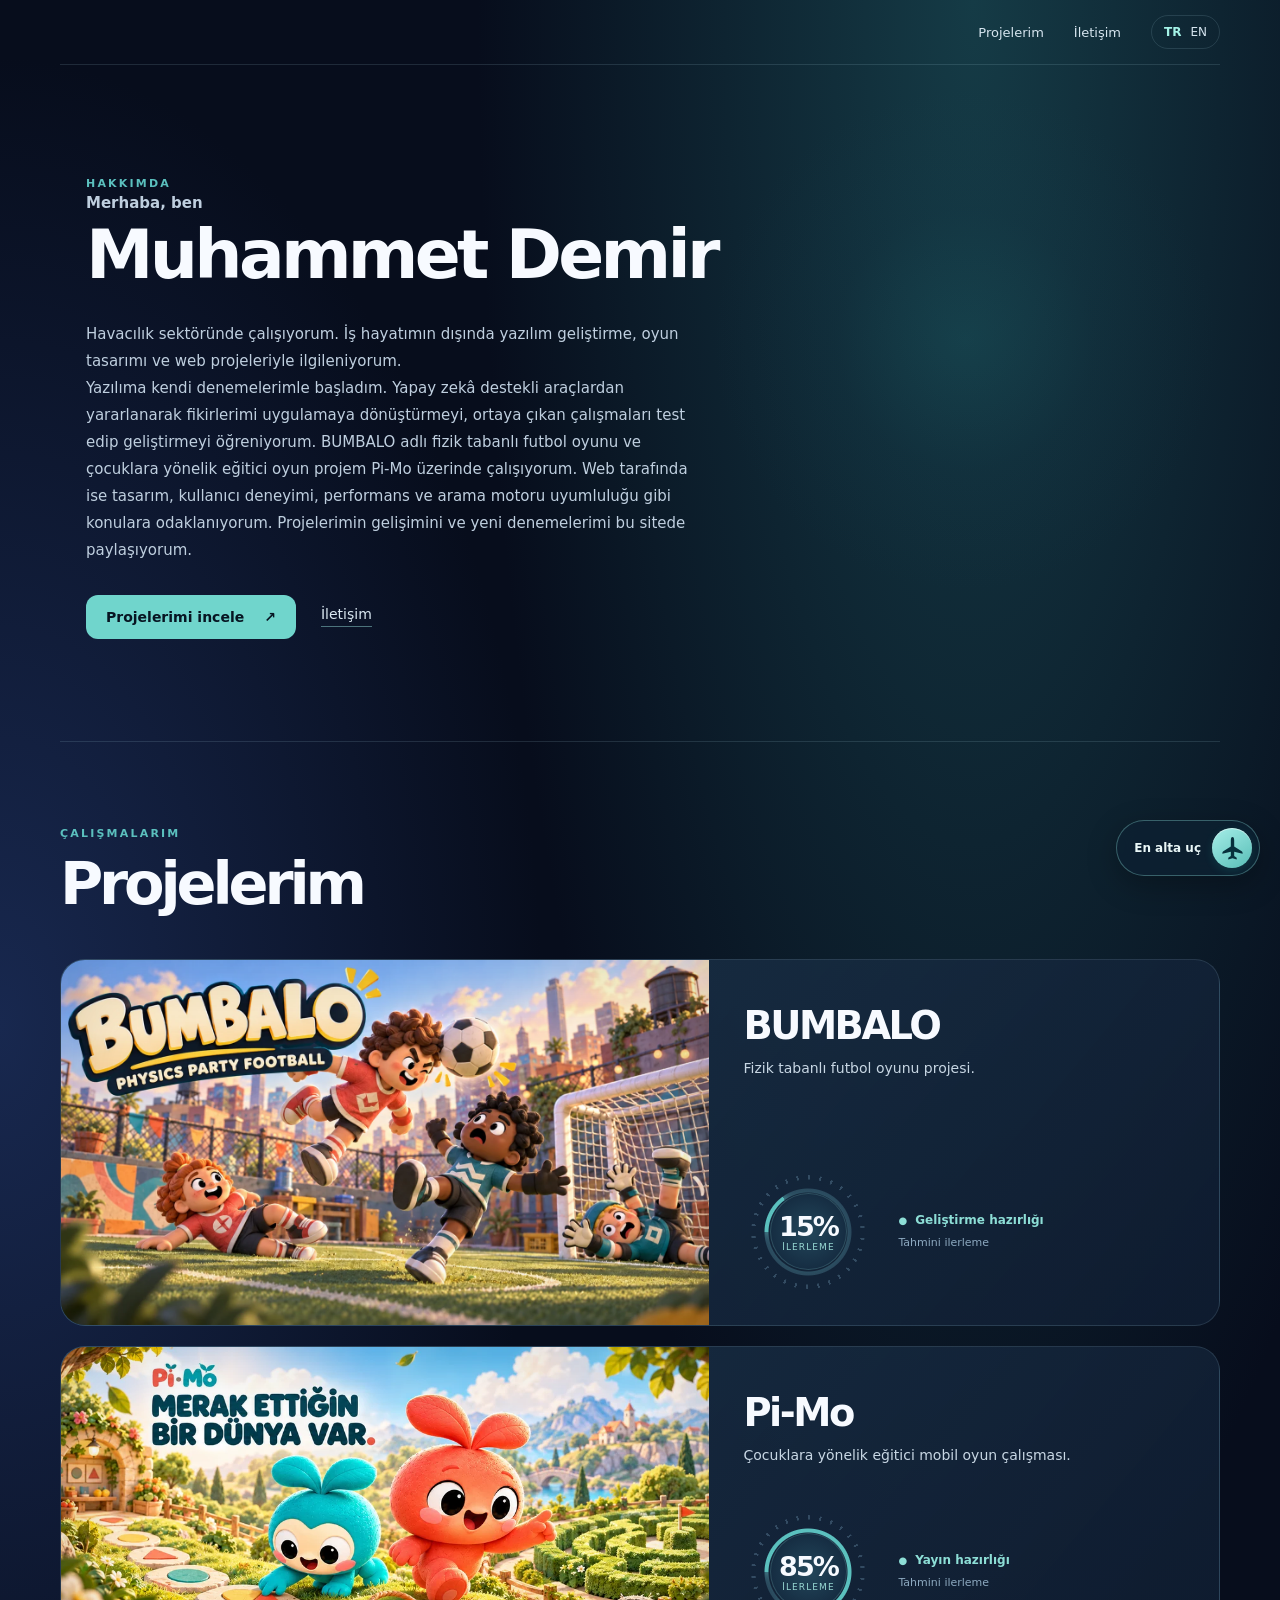
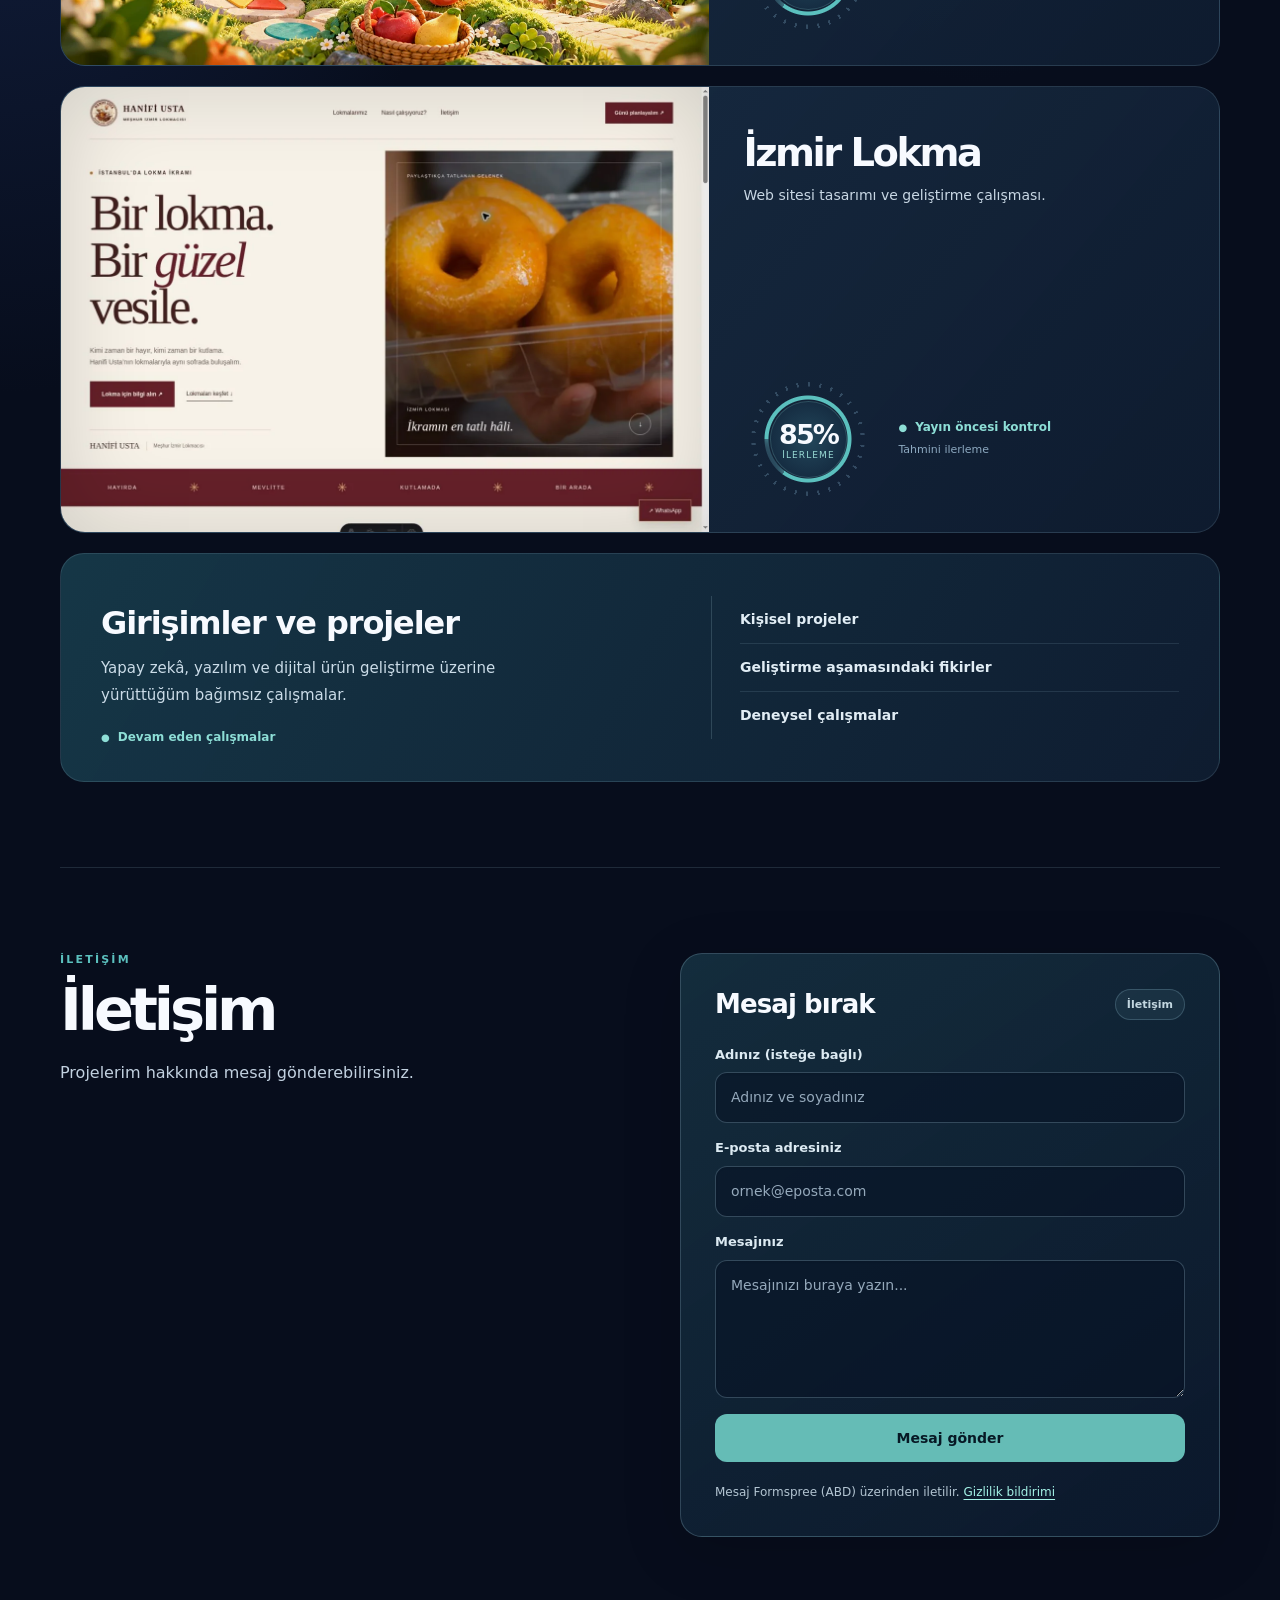
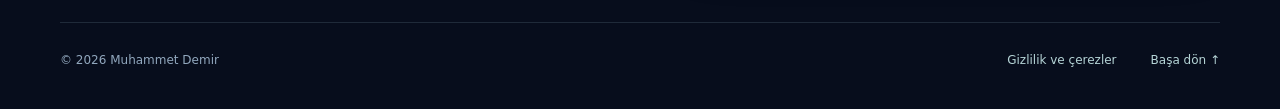
==== index.html @ f9891e1e "Add animated airplane scroll control with reduced-motion support" ====
<!DOCTYPE html>
<html lang="tr"><head><meta charset="utf-8"/><meta http-equiv="Content-Security-Policy" content="default-src 'none'; base-uri 'self'; script-src 'self' 'sha256-Nsf1SW14jxwsDxtsSxbh1Syr5FXubOMHGNmWd++KHdQ='; style-src 'self' 'unsafe-inline'; img-src 'self' data:; font-src 'self'; connect-src 'none'; object-src 'none'; frame-src 'none'; form-action https://formspree.io; upgrade-insecure-requests"/><meta name="referrer" content="strict-origin-when-cross-origin"/><meta content="width=device-width, initial-scale=1" name="viewport"/><title>Muhammet Demir | Oyun ve Web Projeleri</title><meta content="Muhammet Demir’in kişisel sitesi. BUMBALO, Pi-Mo, web projeleri ve girişimcilik çalışmaları." name="description"/><meta content="index,follow,max-image-preview:large" name="robots"/><meta content="#070d1c" name="theme-color"/><meta content="website" property="og:type"/><meta content="Muhammet Demir | Oyun ve Web Projeleri" property="og:title"/><meta content="Muhammet Demir’in kişisel sitesi. BUMBALO, Pi-Mo, web projeleri ve girişimcilik çalışmaları." property="og:description"/><meta content="tr_TR" property="og:locale"/><link href="assets/site.css?v=20261106-plane-1" rel="stylesheet"/><link href="https://must7y.github.io/muhammetdemir/" hreflang="tr" rel="alternate"/><link href="https://must7y.github.io/muhammetdemir/en/" hreflang="en" rel="alternate"/><link href="https://must7y.github.io/muhammetdemir/" hreflang="x-default" rel="alternate"/><link href="https://must7y.github.io/muhammetdemir/" rel="canonical"/><meta content="https://must7y.github.io/muhammetdemir/" property="og:url"/><meta content="Muhammet Demir" property="og:site_name"/><meta content="https://must7y.github.io/muhammetdemir/assets/bumbalo.webp" property="og:image"/><meta content="summary_large_image" name="twitter:card"/><script type="application/ld+json">{"@context": "https://schema.org", "@type": "ProfilePage", "url": "https://must7y.github.io/muhammetdemir/", "inLanguage": "tr", "mainEntity": {"@type": "Person", "name": "Muhammet Demir", "description": "Muhammet Demir’in kişisel sitesi. BUMBALO, Pi-Mo, web projeleri ve girişimcilik çalışmaları."}}</script><script src="assets/site.js?v=20261106-plane-1" defer></script></head><body><a class="skip" href="#main">İçeriğe geç</a><header class="shell mast mast-right" style="display:flex;justify-content:flex-end;align-items:center"><nav style="display:flex;width:100%;justify-content:flex-end;align-items:center;margin-left:auto;text-align:right" aria-label="Ana menü" class="nav"><a href="#projects">Projelerim</a><a class="hide-mobile" href="#contact">İletişim</a><div aria-label="Language / Dil" class="langs"><a aria-current="page" data-lang="tr" href="./">TR</a><a data-lang="en" href="en/">EN</a></div></nav></header><main class="shell" id="main"><section class="hero hero-editorial" id="about"><div class="hero-content"><div class="eyebrow">HAKKIMDA</div><p class="hero-greeting">Merhaba, ben</p><h1 class="hero-name">Muhammet Demir</h1><p class="hero-body">Havacılık sektöründe çalışıyorum. İş hayatımın dışında yazılım geliştirme, oyun tasarımı ve web projeleriyle ilgileniyorum.</p><p class="hero-description">Yazılıma kendi denemelerimle başladım. Yapay zekâ destekli araçlardan yararlanarak fikirlerimi uygulamaya dönüştürmeyi, ortaya çıkan çalışmaları test edip geliştirmeyi öğreniyorum. BUMBALO adlı fizik tabanlı futbol oyunu ve çocuklara yönelik eğitici oyun projem Pi-Mo üzerinde çalışıyorum. Web tarafında ise tasarım, kullanıcı deneyimi, performans ve arama motoru uyumluluğu gibi konulara odaklanıyorum. Projelerimin gelişimini ve yeni denemelerimi bu sitede paylaşıyorum.</p><div class="hero-links"><a class="hero-button" href="#projects">Projelerimi incele <span aria-hidden="true">↗</span></a><a class="hero-text-link" href="#contact">İletişim</a></div></div></section><section class="section" id="projects"><div class="section-heading"><div><div class="eyebrow">ÇALIŞMALARIM</div><h2>Projelerim</h2></div></div><article class="project"><div class="project-media"><img alt="BUMBALO — proje tanıtım görseli" decoding="async" height="700" loading="lazy" src="assets/bumbalo.webp" width="1200"/></div><div class="project-info"><div><h3>BUMBALO</h3><p>Fizik tabanlı futbol oyunu projesi.</p></div><div class="radar-wrap"><div aria-label="BUMBALO: 15%, Tahmini ilerleme" class="radar" role="img" style="--v:15"><div aria-hidden="true" class="radar-inner"><strong>15%</strong><small>İLERLEME</small></div></div><div><div class="status">Geliştirme hazırlığı</div><div class="subnote">Tahmini ilerleme</div></div></div></div></article><article class="project"><div class="project-media"><img alt="Pi-Mo — proje tanıtım görseli" decoding="async" height="700" loading="lazy" src="assets/pimo.webp" width="1200"/></div><div class="project-info"><div><h3>Pi-Mo</h3><p>Çocuklara yönelik eğitici mobil oyun çalışması.</p></div><div class="radar-wrap"><div aria-label="Pi-Mo: 85%, Tahmini ilerleme" class="radar" role="img" style="--v:85"><div aria-hidden="true" class="radar-inner"><strong>85%</strong><small>İLERLEME</small></div></div><div><div class="status">Yayın hazırlığı</div><div class="subnote">Tahmini ilerleme</div></div></div></div></article><article class="project"><div class="project-media"><img alt="İzmir Lokma — proje tanıtım görseli" decoding="async" height="700" loading="lazy" src="assets/hanifi.webp" width="1200"/></div><div class="project-info"><div><h3>İzmir Lokma</h3><p>Web sitesi tasarımı ve geliştirme çalışması.</p></div><div class="radar-wrap"><div aria-label="İzmir Lokma: 85%, Tahmini ilerleme" class="radar" role="img" style="--v:85"><div aria-hidden="true" class="radar-inner"><strong>85%</strong><small>İLERLEME</small></div></div><div><div class="status">Yayın öncesi kontrol</div><div class="subnote">Tahmini ilerleme</div></div></div></div></article><article class="venture"><div class="venture-main"><h3>Girişimler ve projeler</h3><p>Yapay zekâ, yazılım ve dijital ürün geliştirme üzerine yürüttüğüm bağımsız çalışmalar.</p><span class="venture-status"><span class="status">Devam eden çalışmalar</span></span></div><div class="venture-topics" aria-label="Girişimcilik çalışma başlıkları"><div><span>Kişisel projeler</span></div><div><span>Geliştirme aşamasındaki fikirler</span></div><div><span>Deneysel çalışmalar</span></div></div></article></section><section class="section contact" id="contact"><div class="contact-intro"><div class="eyebrow">İLETİŞİM</div><h2>İletişim</h2><p>Projelerim hakkında mesaj gönderebilirsiniz.</p></div><div class="contact-form-panel"><div class="contact-form-heading"><h3>Mesaj bırak</h3><span class="form-state">İletişim</span></div><form class="contact-form" action="https://formspree.io/f/mljjvkgq" aria-describedby="form-message" method="post"><fieldset><label for="contact-name">Adınız (isteğe bağlı)<input id="contact-name" name="name" type="text" autocomplete="name" maxlength="90" placeholder="Adınız ve soyadınız"></label><label for="contact-email">E-posta adresiniz<input id="contact-email" name="email" type="email" autocomplete="email" maxlength="254" required placeholder="ornek@eposta.com"></label><label for="contact-message">Mesajınız<textarea id="contact-message" name="message" rows="5" minlength="10" maxlength="3000" required placeholder="Mesajınızı buraya yazın..."></textarea></label><div class="form-honeypot" aria-hidden="true"><label>Boş bırakın<input type="text" name="_gotcha" tabindex="-1" autocomplete="off"></label></div><button type="submit">Mesaj gönder</button></fieldset><p class="form-notice" id="form-message">Mesaj Formspree (ABD) üzerinden iletilir. <a href="gizlilik.html">Gizlilik bildirimi</a></p></form></div></section></main><a class="end-jump end-jump-plane" href="#page-bottom" aria-label="Sayfanın en altına uç" title="En alta uç"><span class="end-jump-label" aria-hidden="true">En alta uç</span><span class="end-jump-aircraft" aria-hidden="true"><svg viewBox="0 0 64 64" width="27" height="27" role="presentation" focusable="false" aria-hidden="true"><path d="M32 5c-2.5 0-4 2.8-4 8v14L10.2 38.6C8.8 39.5 8 41 8 42.6v2L28 39.5v10L22 54v4l10-3 10 3v-4l-6-4.5v-10l20 5.1v-2c0-1.6-.8-3.1-2.2-4L36 27V13c0-5.2-1.5-8-4-8Z" fill="currentColor"/><path d="M32 12v14" stroke="currentColor" stroke-opacity=".36" stroke-width="1.7" stroke-linecap="round"/></svg></span></a><footer class="shell foot" id="page-bottom"><span>© 2026 Muhammet Demir</span><nav class="foot-links" aria-label="Alt bağlantılar"><a href="gizlilik.html">Gizlilik ve çerezler</a><a href="#main">Başa dön ↑</a></nav></footer></body></html>
---- assets/site.css ----
:root{color-scheme:dark;--bg:#070d1c;--panel:#111f35;--line:rgba(176,219,234,.14);--text:#f7faff;--sub:#afc0d1;--mint:#5bc0be;--glow:#a4f3e7}*{box-sizing:border-box}html{scroll-behavior:smooth}body{margin:0;background:radial-gradient(ellipse at 76% 0%,#153b46 0%,transparent 36%),radial-gradient(ellipse at 0 31%,#18284f 0%,transparent 30%),var(--bg);color:var(--text);font-family:system-ui,Arial,sans-serif}a{color:inherit;text-decoration:none}a:focus-visible,button:focus-visible,input:focus-visible,textarea:focus-visible{outline:3px solid var(--glow);outline-offset:4px}.shell{width:min(1160px,calc(100% - 40px));margin:auto}.skip{position:absolute;top:-100px;left:16px;background:#fff;color:#000;padding:12px;z-index:100}.skip:focus{top:12px}.mast{display:flex;align-items:center;justify-content:space-between;padding:26px 0;border-bottom:1px solid var(--line)}.logo{font:800 20px system-ui,sans-serif;letter-spacing:-.055em}.logo b{color:var(--mint)}.nav{display:flex;gap:30px;align-items:center;color:#d6e5ef;font-size:13px}.nav a:hover,.foot a:hover{color:var(--glow)}.langs{display:flex;gap:9px;font-size:12px;border:1px solid var(--line);border-radius:24px;padding:9px 12px}.langs [aria-current]{color:var(--glow);font-weight:700}.hero{min-height:620px;display:grid;grid-template-columns:1fr .72fr;align-items:center;gap:7%;padding:80px 0 105px}.eyebrow{font-size:11px;letter-spacing:.2em;color:var(--mint);font-weight:700;text-transform:uppercase}.hero h1{font:800 clamp(43px,5.9vw,83px)/1.06 system-ui,sans-serif;letter-spacing:-.075em;margin:22px 0 28px}.hero p{font-size:16px;line-height:1.87;color:#c9d7e7;max-width:670px}.hero-art{position:relative;min-height:365px;isolation:isolate}.hero-art:before{content:'';position:absolute;inset:10% 1%;border-radius:50%;background:radial-gradient(circle,#73dcd2 0%,#1a7780 27%,#0c2543 50%,transparent 70%);filter:blur(35px);opacity:.5}.hero-art .orb{position:absolute;inset:16%;border-radius:50%;border:1px solid rgba(132,240,230,.42);box-shadow:0 0 100px rgba(74,214,200,.12),inset 0 0 60px #19424d;transform:rotate(-20deg)}.hero-art .orb:after{content:'';position:absolute;inset:21%;border-radius:50%;border:1px dashed rgba(143,232,229,.35)}.hero-art .cross{position:absolute;top:45%;left:-1%;font-size:11px;letter-spacing:.26em;color:#83d9d4}.hero-art .cross:last-child{top:85%;left:auto;right:0}.section{padding:85px 0;scroll-margin-top:40px}.section-heading{display:flex;justify-content:space-between;align-items:end;gap:20px;margin-bottom:30px}.section h2{font:800 clamp(34px,4.7vw,59px)/1.1 system-ui,sans-serif;letter-spacing:-.07em;margin:12px 0}.section-index{color:#7e9cb8;font-size:12px}.project{display:grid;grid-template-columns:1.12fr .88fr;overflow:hidden;border:1px solid var(--line);border-radius:25px;background:linear-gradient(130deg,rgba(37,69,96,.65),rgba(15,28,48,.93));margin:20px 0;min-height:320px;transition:border-color .3s,transform .3s}.project:hover{border-color:rgba(133,240,231,.55);transform:translateY(-3px)}.project-media{background:#152b41;min-height:310px;position:relative}.project-media img{width:100%;height:100%;object-fit:cover;display:block}.project-media:after{content:'';position:absolute;inset:0;box-shadow:inset 0 0 90px rgba(0,0,0,.16);pointer-events:none}.project-info{padding:34px 34px 28px;display:flex;flex-direction:column;justify-content:space-between;gap:18px}.project-no{font-size:11px;letter-spacing:.15em;color:#83e4dc}.project h3{font:800 clamp(25px,3vw,42px) system-ui,sans-serif;letter-spacing:-.065em;margin:9px 0}.project p{color:#c8d7e4;font-size:14px;line-height:1.65;margin:0}.radar-wrap{display:flex;align-items:center;gap:25px}.radar{flex:none;--v:15;position:relative;width:130px;height:130px;display:grid;place-items:center}.radar:before{content:'';position:absolute;inset:8px;border-radius:50%;background:repeating-conic-gradient(from 0deg,rgba(113,152,179,.35) 0deg 2deg,transparent 2deg 12deg);mask:radial-gradient(circle,transparent 0 52px,#000 53px 57px,transparent 58px)}.radar:after{content:'';position:absolute;inset:19px;border-radius:50%;background:conic-gradient(from -90deg,var(--mint) 0 calc(var(--v)*1%),rgba(93,134,162,.21) calc(var(--v)*1%) 100%);mask:radial-gradient(circle,transparent 0 39px,#000 40px 43px,transparent 44px);filter:drop-shadow(0 0 6px var(--mint))}.radar-inner{width:77px;height:77px;display:grid;place-content:center;text-align:center;border:1px solid rgba(155,232,227,.18);border-radius:50%;background:radial-gradient(circle,#23475b,#102238)}.radar strong{font:800 27px system-ui,sans-serif;letter-spacing:-.07em}.radar small{font-size:9px;letter-spacing:.12em;color:#9adbd5}.status{font-size:12px;color:#8dded6;font-weight:600}.status:before{content:'●';font-size:10px;margin-right:8px}.subnote{font-size:11px;color:#8da9c0;line-height:1.5;margin-top:8px}.venture{padding:34px;border:1px solid var(--line);border-radius:24px;display:flex;align-items:center;justify-content:space-between;gap:20px;background:radial-gradient(ellipse at 85% 40%,#1d4c58,transparent 55%),#102036}.venture h3{font:800 27px system-ui,sans-serif;letter-spacing:-.05em;margin:0 0 8px}.venture p{margin:0;color:#c5d4e3;line-height:1.6}.venture .mark{font-size:50px;color:#67d6cc}.contact{display:grid;grid-template-columns:1fr 1fr;gap:80px;border-top:1px solid var(--line)}.contact p{color:#c2d1e0;line-height:1.7}.form{display:grid;gap:13px}.form label{display:grid;gap:9px;color:#cedfe9;font-size:13px}.form input,.form textarea{background:#111e33;color:#fff;padding:14px 16px;border:1px solid #38526c;border-radius:11px;font:inherit;width:100%}.form button{background:var(--mint);color:#08182a;border:none;border-radius:11px;padding:16px;font-weight:800;cursor:not-allowed;opacity:.75}.form small{color:#9badc0;line-height:1.5}.foot{border-top:1px solid var(--line);padding:30px 0 42px;display:flex;justify-content:space-between;gap:20px;color:#91a7bd;font-size:12px}.foot a{color:#b5d4d6}@media(max-width:820px){.nav{gap:13px}.nav .hide-mobile{display:none}.hero{grid-template-columns:1fr;min-height:0;padding:65px 0 55px}.hero-art{display:none}.section{padding:55px 0}.project{grid-template-columns:1fr}.project-media{height:260px;min-height:0}.project-info{padding:25px}.radar-wrap{justify-content:space-between}.contact{grid-template-columns:1fr;gap:25px}.venture{align-items:start}.venture .mark{display:none}}@media(max-width:420px){.shell{width:calc(100% - 28px)}.mast{padding:20px 0}.logo{font-size:17px}.nav{gap:9px}.nav>a{font-size:11px}.langs{padding:8px;font-size:11px}.project-media{height:200px}.hero h1{font-size:43px}.hero p{font-size:14px}.radar{width:112px;height:112px}.radar:before{inset:0}.radar:after{inset:10px}.radar-inner{width:68px;height:68px}.radar strong{font-size:23px}}@media(prefers-reduced-motion:reduce){html{scroll-behavior:auto}.project{transition:none}}
/* Layout refinement — legible type, useful content, bilingual consistency */
.hero{min-height:0;grid-template-columns:minmax(0,1.2fr) minmax(285px,.8fr);gap:clamp(32px,6vw,88px);padding:96px 0 90px;align-items:center}
.hero h1{font:800 clamp(40px,4.3vw,62px)/1.13 system-ui,Arial,sans-serif;letter-spacing:-.055em;margin:17px 0 20px;overflow-wrap:break-word}
.hero-period{color:var(--mint)}
.hero .hero-lead{font:600 clamp(19px,2.05vw,25px)/1.45 system-ui,Arial,sans-serif;letter-spacing:-.025em;color:#f2f8ff;max-width:630px;margin:0 0 17px}
.hero p:not(.hero-lead){font-size:15px;line-height:1.8;max-width:620px;color:#bfcfdf;margin:0}
.hero-links{display:flex;align-items:center;flex-wrap:wrap;gap:25px;margin-top:28px}
.hero-button{display:inline-flex;gap:20px;align-items:center;justify-content:center;background:#70d5cc;color:#071522;padding:14px 20px;border-radius:12px;font-weight:700;font-size:14px;transition:background .2s,transform .2s}
.hero-button:hover{background:#9df0e6;transform:translateY(-2px)}
.hero-text-link{font-size:14px;color:#dbe9f2;border-bottom:1px solid rgba(155,232,227,.45);padding-bottom:4px}
.hero-text-link:hover{color:var(--glow)}
.hero-focus{border:1px solid rgba(149,213,226,.25);border-radius:22px;padding:28px 30px;background:linear-gradient(145deg,rgba(29,76,88,.67),rgba(16,32,54,.93));box-shadow:0 14px 55px rgba(0,0,0,.13)}
.focus-heading{font:700 13px system-ui,Arial,sans-serif;color:#8de4db;margin-bottom:21px;letter-spacing:.015em}
.focus-row{display:grid;grid-template-columns:38px 1fr;align-items:center;gap:14px;font:600 16px system-ui,Arial,sans-serif;padding:15px 0;border-top:1px solid rgba(183,221,235,.13)}
.focus-number,.topic-index{font:700 11px system-ui,Arial,sans-serif;letter-spacing:.1em;color:#86d9d2}
.venture{display:grid;grid-template-columns:minmax(0,1.1fr) minmax(285px,.9fr);align-items:center;gap:38px;padding:36px 40px;background:linear-gradient(120deg,rgba(23,58,74,.92),rgba(15,29,49,.97))}
.venture h3{font:800 clamp(23px,2.5vw,32px)/1.25 system-ui,Arial,sans-serif;letter-spacing:-.035em;margin:13px 0 12px}
.venture-main>p{max-width:470px;font-size:15px;line-height:1.75;color:#cbdce8}
.venture-status{display:inline-block;margin-top:18px}
.venture-topics{display:grid;gap:0;border-left:1px solid rgba(183,221,235,.18);padding-left:28px}
.venture-topics>div{display:grid;grid-template-columns:34px 1fr;align-items:start;gap:12px;padding:13px 0;font-size:14px;line-height:1.5;font-weight:600;color:#e1edf5}
.venture-topics>div+div{border-top:1px solid rgba(183,221,235,.12)}
@media(max-width:820px){.hero{grid-template-columns:1fr;padding:64px 0 58px;gap:26px}.hero-focus{padding:24px}.venture{grid-template-columns:1fr;padding:28px;gap:22px}.venture-topics{border-left:0;border-top:1px solid rgba(183,221,235,.18);padding-left:0;padding-top:10px}}
@media(max-width:420px){.hero h1{font-size:clamp(34px,10vw,43px)}.hero .hero-lead{font-size:18px}.hero p:not(.hero-lead){font-size:14px}.focus-row{font-size:14px}.venture{padding:24px}.venture h3{font-size:24px}.venture-topics>div{font-size:13px}}
@media(prefers-reduced-motion:reduce){.hero-button{transition:none}}

/* Hero title hierarchy: greeting is secondary; the name is the single main heading. */
.hero{grid-template-columns:minmax(0,1.35fr) minmax(260px,.65fr);gap:clamp(24px,4vw,58px)}
.hero>div:first-child{min-width:0}
.hero .hero-intro{color:#8ce1d9;font:600 clamp(16px,1.7vw,20px)/1.5 system-ui,Arial,sans-serif;letter-spacing:0;margin:21px 0 2px}
.hero h1{font:800 clamp(35px,4vw,54px)/1.18 system-ui,Arial,sans-serif;letter-spacing:-.045em;margin:0 0 25px;overflow-wrap:normal;word-break:normal;text-wrap:balance}
.hero .hero-lead{font-size:clamp(18px,1.8vw,23px)}
@media (min-width:821px){.hero h1{white-space:nowrap}}
@media (max-width:820px){.hero{grid-template-columns:minmax(0,1fr)}.hero h1{font-size:clamp(34px,6.8vw,54px)}}
@media (max-width:420px){.hero h1{font-size:clamp(32px,8.6vw,39px);letter-spacing:-.05em}.hero .hero-intro{margin-top:18px;font-size:16px}}

/* 2026-11-04: Single-column editorial introduction; no redundant sidebar. */
.hero.hero-editorial{display:block;position:relative;isolation:isolate;min-height:0;width:100%;padding:clamp(66px,9vw,112px) clamp(0px,2.5vw,26px) clamp(70px,8vw,105px);border-bottom:1px solid var(--line)}
.hero.hero-editorial::before{content:"";position:absolute;z-index:-1;pointer-events:none;width:min(46vw,510px);height:min(46vw,510px);right:0;top:3%;background:radial-gradient(circle,rgba(40,137,143,.16),rgba(27,83,102,.07) 36%,transparent 70%);border-radius:50%}
.hero-editorial .hero-content{max-width:810px;min-width:0}
.hero-editorial h1{font:800 clamp(49px,6.8vw,86px)/1.07 system-ui,Arial,sans-serif;letter-spacing:-.065em;white-space:normal;margin:22px 0 26px;text-wrap:balance}
.hero-editorial .hero-lead{font:600 clamp(19px,2.3vw,26px)/1.58 system-ui,Arial,sans-serif;letter-spacing:-.028em;max-width:780px;color:#f2f7fd;margin:0 0 19px}
.hero-editorial .hero-description{max-width:710px;color:#c2d2e1;font:400 clamp(15px,1.5vw,17px)/1.85 system-ui,Arial,sans-serif;margin:0}
.hero-editorial .hero-links{margin-top:31px}
@media(max-width:820px){.hero.hero-editorial{padding:64px 0 67px}.hero-editorial h1{font-size:clamp(48px,10vw,69px)}.hero-editorial .hero-lead{font-size:clamp(18px,3.3vw,22px)}.hero.hero-editorial::before{opacity:.5}}
@media(max-width:420px){.hero.hero-editorial{padding:51px 0 58px}.hero-editorial h1{font-size:50px;margin:16px 0 22px}.hero-editorial .hero-lead{font-size:19px;line-height:1.52}.hero-editorial .hero-description{font-size:14px;line-height:1.75}}

/* Explicit separation between greeting, name, and body copy */
.hero-editorial h1{margin-bottom:12px}
.hero-editorial .hero-name{font:750 clamp(28px,3.8vw,47px)/1.19 system-ui,Arial,sans-serif;letter-spacing:-.045em;color:#f5f9ff;margin:0 0 27px;max-width:100%;text-wrap:balance}
.hero-editorial .hero-body{font:400 clamp(15px,1.45vw,17px)/1.85 system-ui,Arial,sans-serif;color:#c2d2e1;max-width:710px;margin:0 0 16px}
@media(max-width:420px){.hero-editorial h1{margin-bottom:12px}.hero-editorial .hero-name{font-size:clamp(27px,7.7vw,35px);margin-bottom:22px}.hero-editorial .hero-body{font-size:14px;line-height:1.75}}

/* Greeting + primary name heading + unheaded body text */
.hero-editorial .hero-greeting{font:600 clamp(17px,1.8vw,21px)/1.45 system-ui,Arial,sans-serif;letter-spacing:0;color:#a6dfdc;margin:24px 0 6px}
.hero-editorial h1.hero-name{font:800 clamp(38px,5.3vw,70px)/1.13 system-ui,Arial,sans-serif;letter-spacing:-.055em;color:#f7faff;margin:0 0 27px;max-width:100%;white-space:normal;overflow-wrap:normal;word-break:normal;text-wrap:balance}
.hero-editorial .hero-body,.hero-editorial .hero-description{font:400 clamp(15px,1.45vw,17px)/1.85 system-ui,Arial,sans-serif;color:#c2d2e1;max-width:710px}
.hero-editorial .hero-body{margin:0 0 17px}
.hero-editorial .hero-description{margin:0}
@media(max-width:420px){.hero-editorial .hero-greeting{font-size:17px;margin-top:17px}.hero-editorial h1.hero-name{font-size:clamp(34px,9vw,42px);margin-bottom:22px}.hero-editorial .hero-body,.hero-editorial .hero-description{font-size:14px;line-height:1.75}}

/* Compact brand in the top navigation; main name stays in the hero. */
.mast{min-height:76px;padding:17px 0;gap:20px}
.brand{display:inline-flex;align-items:center;gap:13px;min-width:0;flex-shrink:0}
.brand-symbol{display:inline-grid;place-items:center;min-width:49px;height:45px;border:1px solid rgba(111,214,208,.34);border-radius:13px;background:linear-gradient(140deg,rgba(39,101,108,.35),rgba(15,30,50,.62));font:800 18px/1 system-ui,Arial,sans-serif;letter-spacing:-.07em;color:#f8fbff}
.brand-dot{color:var(--mint)}
.brand-caption{font:600 12px/1.3 system-ui,Arial,sans-serif;letter-spacing:.01em;color:#a3bbca}
.brand:hover .brand-symbol{border-color:#89e4dc;background:rgba(40,96,104,.45)}
.mast .nav{gap:clamp(16px,2.4vw,30px);font-size:13px}
@media(max-width:480px){.mast{gap:12px}.brand{gap:8px}.brand-symbol{min-width:43px;height:42px;font-size:16px}.brand-caption{display:none}.mast .nav{gap:12px}}

/* Navigation without a logo or brand label */
.mast{justify-content:flex-end;min-height:65px;padding:15px 0}
.mast .nav{margin-left:auto;justify-content:flex-end}
@media(max-width:480px){.mast{min-height:60px;padding:12px 0}.mast .nav{gap:14px}}

/* Right aligned menu on both languages. */
header.mast.mast-right{display:flex;width:min(1160px,calc(100% - 40px));justify-content:flex-end;align-items:center}
header.mast.mast-right nav.nav{display:flex;width:100%;flex:1 1 auto;justify-content:flex-end;align-items:center;margin:0;text-align:right;gap:clamp(14px,2.4vw,30px)}
header.mast.mast-right nav.nav>a{flex:none}
header.mast.mast-right .langs{flex:none}
@media(max-width:420px){header.mast.mast-right{width:calc(100% - 28px)}header.mast.mast-right nav.nav{gap:12px}}

/* Privacy-first contact and legal pages */
.contact-details{align-self:start;display:grid;gap:13px;padding:27px 30px;border-radius:20px;background:linear-gradient(135deg,rgba(27,61,78,.77),rgba(17,31,52,.95));border:1px solid var(--line);overflow-wrap:anywhere}
.contact-label{font-size:12px;letter-spacing:.08em;text-transform:uppercase;color:var(--mint);font-weight:700}
.contact-email{color:#e4faf8;font:700 clamp(18px,2vw,25px)/1.4 system-ui,Arial,sans-serif;text-decoration:underline;text-decoration-color:rgba(121,221,211,.43);text-underline-offset:5px}
.contact-email:hover{color:var(--glow)}
.contact-note{color:#a9bdce;font-size:13px;line-height:1.7}
.foot-links{display:flex;gap:clamp(16px,3vw,34px);align-items:center;flex-wrap:wrap}
.legal{max-width:880px;margin:0 auto;padding:clamp(50px,8vw,90px) 0 100px}
.legal h1{font:800 clamp(31px,4.5vw,53px)/1.18 system-ui,Arial,sans-serif;letter-spacing:-.045em;margin:0 0 12px}
.legal h2{font:700 clamp(18px,2.5vw,23px)/1.3 system-ui,Arial,sans-serif;letter-spacing:-.015em;margin:40px 0 10px}
.legal p,.legal li{font-size:15px;line-height:1.84;color:#c7d5e4}
.legal ul{padding-left:22px}
.legal a{color:#a4f3e7;text-decoration:underline;text-underline-offset:3px}
.legal .legal-update{font-size:13px;color:#a2b6c9;margin:0 0 35px}
@media(max-width:620px){.contact-details{padding:22px}.foot{flex-direction:column;align-items:flex-start}.foot-links{gap:18px}.legal{padding:48px 0 70px}.legal p,.legal li{font-size:14px}}

/* Accessible, disabled-by-default contact form. No backend or tracking is active. */
.contact{align-items:start}
.contact-intro{max-width:420px}
.contact-setup{display:inline-block;margin-top:14px;padding:9px 13px;border:1px solid rgba(112,213,204,.22);background:rgba(43,92,107,.22);border-radius:10px;font-size:12px!important;line-height:1.55!important;color:#aacbd3!important}
.contact-form-panel{width:100%;min-width:0;border:1px solid rgba(167,217,231,.23);border-radius:22px;padding:clamp(22px,3vw,34px);background:linear-gradient(145deg,rgba(29,66,83,.6),rgba(12,25,45,.91));box-shadow:0 14px 60px rgba(0,0,0,.15)}
.contact-form-heading{display:flex;align-items:center;justify-content:space-between;gap:16px;margin-bottom:24px}
.contact-form-heading h3{font:750 clamp(20px,2.1vw,26px)/1.3 system-ui,Arial,sans-serif;letter-spacing:-.035em;margin:0}
.form-state{white-space:nowrap;font:700 11px/1.2 system-ui,Arial,sans-serif;color:#c2d6df;padding:8px 11px;border-radius:100px;border:1px solid rgba(165,213,230,.22);background:rgba(96,136,157,.13)}
.contact-form fieldset{border:0;margin:0;padding:0;display:grid;gap:16px;min-width:0}
.contact-form label{display:grid;gap:8px;color:#dceaf2;font:600 13px/1.4 system-ui,Arial,sans-serif}
.contact-form input,.contact-form textarea{display:block;width:100%;min-width:0;border:1px solid rgba(161,203,220,.27);border-radius:12px;background:rgba(7,19,37,.6);padding:14px 15px;color:#e6eef6;font:400 14px/1.55 system-ui,Arial,sans-serif;resize:vertical;box-shadow:inset 0 1px 2px rgba(0,0,0,.08)}
.contact-form input::placeholder,.contact-form textarea::placeholder{color:#95a9bb}
.contact-form input:disabled,.contact-form textarea:disabled{opacity:.75;cursor:not-allowed;-webkit-text-fill-color:#cbd9e5}
.contact-form button{display:inline-flex;justify-content:center;align-items:center;min-height:48px;width:100%;border:0;border-radius:12px;background:#65bcb6;color:#071925;font:800 14px/1.2 system-ui,Arial,sans-serif}
.contact-form button:disabled{opacity:.55;cursor:not-allowed}
.contact-form .form-notice{font:400 12px/1.7 system-ui,Arial,sans-serif;margin:20px 0 0;color:#b3c5d2}
.contact-form .form-notice a{color:#a4f3e7;text-decoration:underline;text-underline-offset:3px}
.form-honeypot{position:absolute;left:-10000px;top:auto;width:1px;height:1px;overflow:hidden}
@media(max-width:820px){.contact{gap:28px}.contact-form-panel{padding:22px}}
@media(prefers-reduced-motion:reduce){.contact-form-panel{transition:none}}

/* Aircraft scroll control: inline SVG, no extra requests, accessible reduced-motion fallback. */
.end-jump{position:fixed;right:max(16px,calc((100vw - 1240px)/2));bottom:calc(24px + env(safe-area-inset-bottom,0px));z-index:30;display:inline-flex;align-items:center;gap:11px;padding:7px 7px 7px 17px;border:1px solid rgba(144,226,219,.34);border-radius:100px;background:rgba(13,32,49,.91);color:#eaf7f7;box-shadow:0 9px 30px rgba(0,0,0,.28);backdrop-filter:blur(10px);-webkit-backdrop-filter:blur(10px);font:600 12px/1.2 system-ui,Arial,sans-serif;transition:background .2s,border-color .2s,transform .2s}
.end-jump:hover{background:rgba(24,68,78,.96);border-color:rgba(132,237,225,.72)}
.end-jump:focus-visible{outline:3px solid #a4f3e7;outline-offset:4px}
.end-jump-aircraft{position:relative;isolation:isolate;display:grid;place-items:center;width:40px;height:40px;flex:none;border-radius:50%;color:#07303c;background:linear-gradient(145deg,#a6eee8,#58beb7);box-shadow:inset 0 1px 0 rgba(255,255,255,.5),0 3px 10px rgba(36,198,187,.14);transform-origin:50% 50%;will-change:transform}
.end-jump-aircraft svg{display:block;pointer-events:none}
.end-jump-plane:hover .end-jump-aircraft,.end-jump-plane:focus-visible .end-jump-aircraft{animation:plane-hover 1.45s ease-in-out infinite}
.end-jump-plane.is-flying .end-jump-aircraft{animation:plane-descend .86s cubic-bezier(.32,.09,.23,1) both!important}
.end-jump-plane.is-flying{pointer-events:none}
#page-bottom{scroll-margin-top:0}
@keyframes plane-hover{0%,100%{transform:translateY(0) rotate(-6deg)}50%{transform:translateY(-4px) rotate(7deg)}}
@keyframes plane-descend{0%{transform:translateY(-3px) rotate(-10deg);opacity:1}26%{transform:translateY(-10px) rotate(20deg);opacity:1}58%{transform:translate(2px,12px) rotate(145deg);opacity:1}100%{transform:translate(4px,57px) rotate(181deg);opacity:0}}
@media(max-width:620px){.end-jump{right:14px;bottom:calc(15px + env(safe-area-inset-bottom,0px));padding:5px;border-radius:50%}.end-jump-label{display:none}.end-jump-aircraft{width:42px;height:42px}}
@media(prefers-reduced-motion:reduce){html{scroll-behavior:auto!important}.end-jump,.end-jump-aircraft{transition:none!important;animation:none!important}.end-jump-plane:hover .end-jump-aircraft,.end-jump-plane:focus-visible .end-jump-aircraft,.end-jump-plane.is-flying .end-jump-aircraft{animation:none!important;transform:none!important}}

/* Remove unused number-column indentation from the unnumbered venture list. */
.venture-topics>div{grid-template-columns:minmax(0,1fr);gap:0}
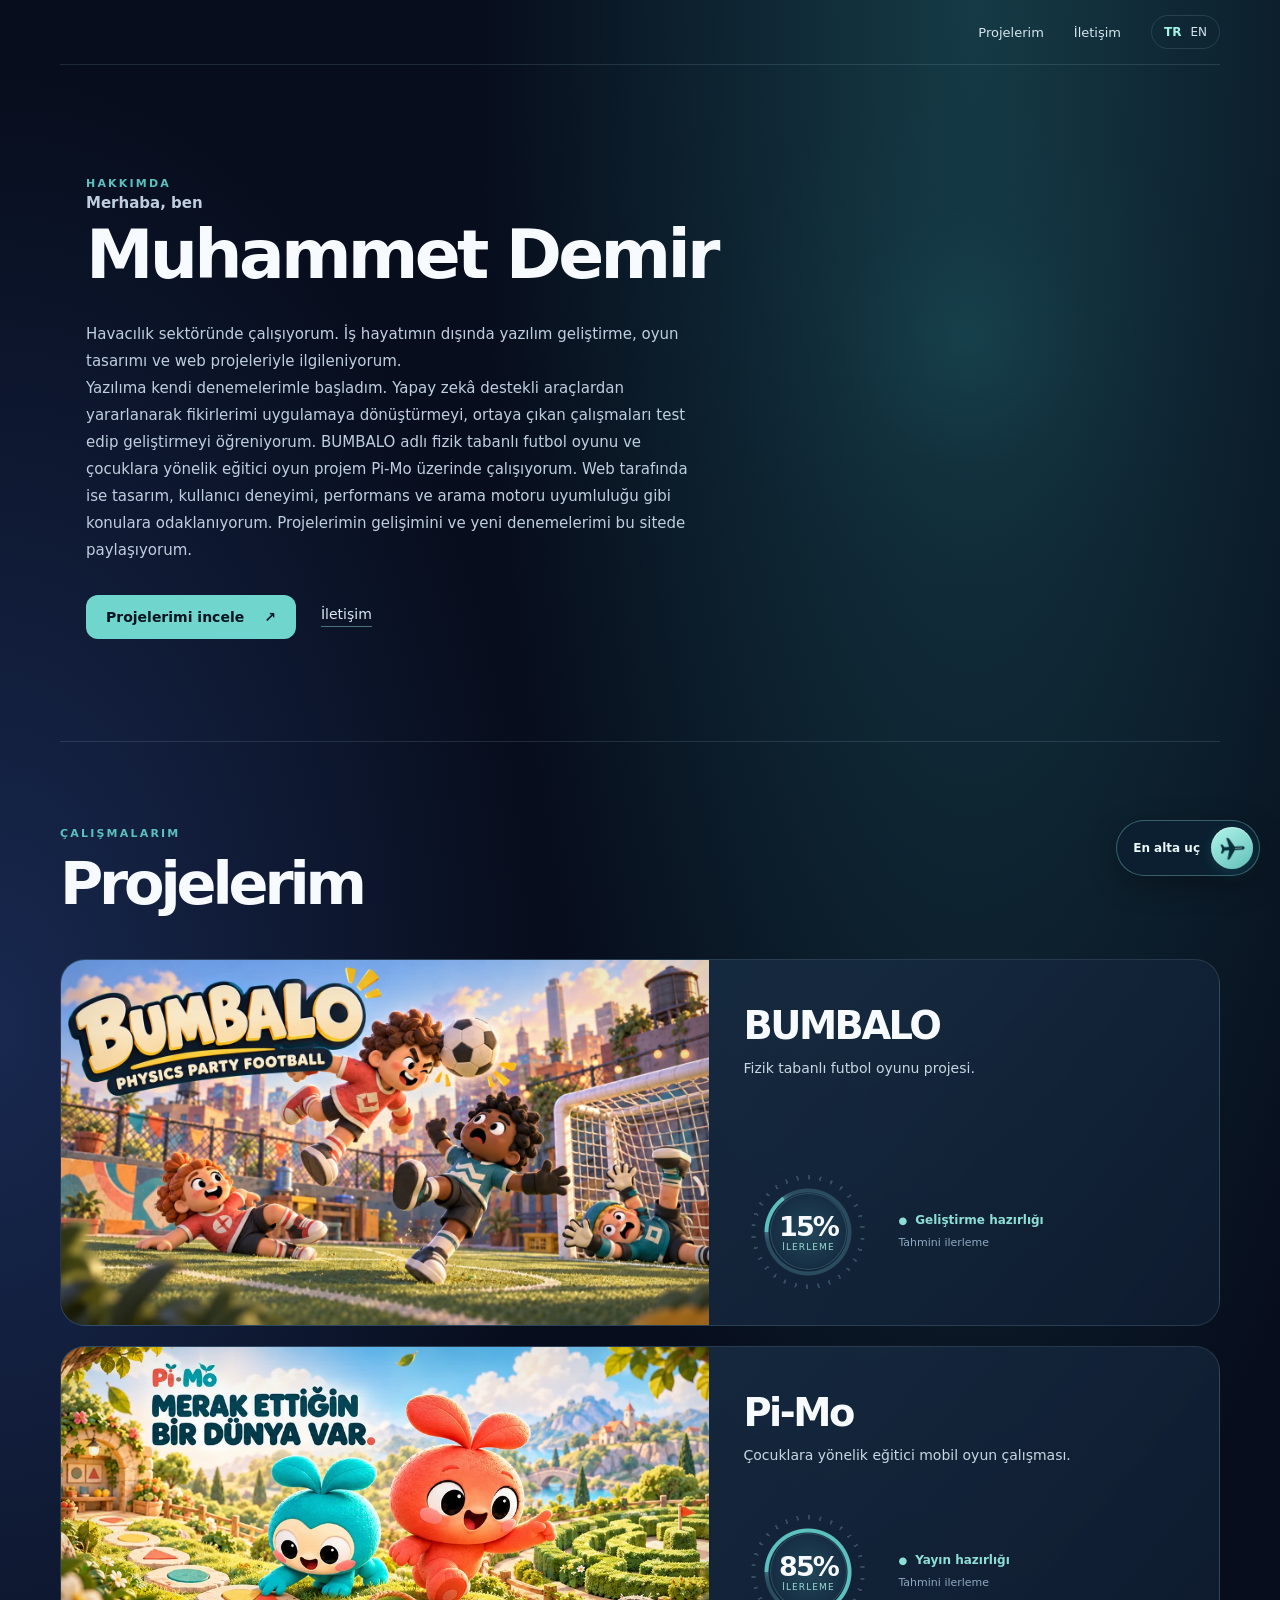
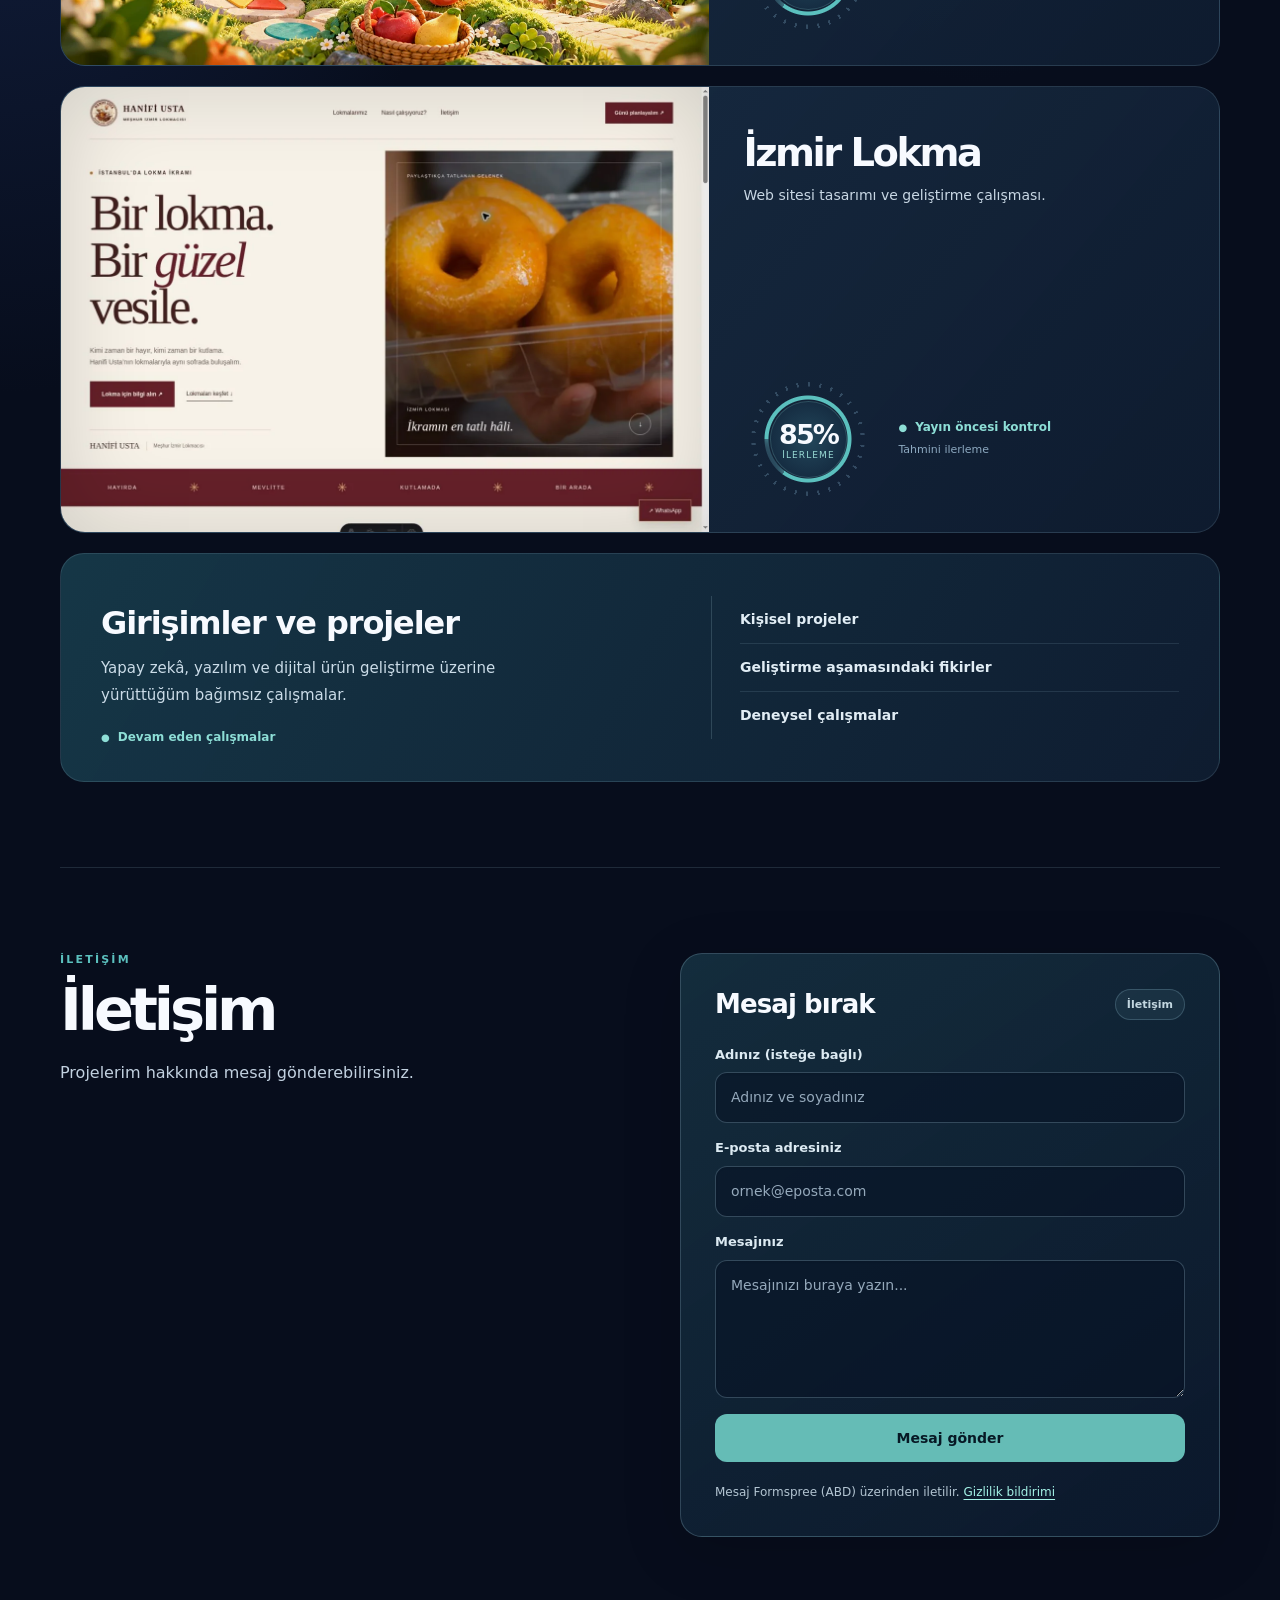
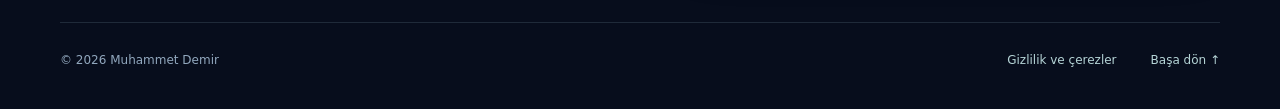
==== commit 30adf8ba: "Refine airplane button into a gentle forward glide with contrail" ====
--- a/index.html
+++ b/index.html
@@ -1,2 +1,2 @@
 <!DOCTYPE html>
-<html lang="tr"><head><meta charset="utf-8"/><meta http-equiv="Content-Security-Policy" content="default-src 'none'; base-uri 'self'; script-src 'self' 'sha256-Nsf1SW14jxwsDxtsSxbh1Syr5FXubOMHGNmWd++KHdQ='; style-src 'self' 'unsafe-inline'; img-src 'self' data:; font-src 'self'; connect-src 'none'; object-src 'none'; frame-src 'none'; form-action https://formspree.io; upgrade-insecure-requests"/><meta name="referrer" content="strict-origin-when-cross-origin"/><meta content="width=device-width, initial-scale=1" name="viewport"/><title>Muhammet Demir | Oyun ve Web Projeleri</title><meta content="Muhammet Demir’in kişisel sitesi. BUMBALO, Pi-Mo, web projeleri ve girişimcilik çalışmaları." name="description"/><meta content="index,follow,max-image-preview:large" name="robots"/><meta content="#070d1c" name="theme-color"/><meta content="website" property="og:type"/><meta content="Muhammet Demir | Oyun ve Web Projeleri" property="og:title"/><meta content="Muhammet Demir’in kişisel sitesi. BUMBALO, Pi-Mo, web projeleri ve girişimcilik çalışmaları." property="og:description"/><meta content="tr_TR" property="og:locale"/><link href="assets/site.css?v=20261106-plane-1" rel="stylesheet"/><link href="https://must7y.github.io/muhammetdemir/" hreflang="tr" rel="alternate"/><link href="https://must7y.github.io/muhammetdemir/en/" hreflang="en" rel="alternate"/><link href="https://must7y.github.io/muhammetdemir/" hreflang="x-default" rel="alternate"/><link href="https://must7y.github.io/muhammetdemir/" rel="canonical"/><meta content="https://must7y.github.io/muhammetdemir/" property="og:url"/><meta content="Muhammet Demir" property="og:site_name"/><meta content="https://must7y.github.io/muhammetdemir/assets/bumbalo.webp" property="og:image"/><meta content="summary_large_image" name="twitter:card"/><script type="application/ld+json">{"@context": "https://schema.org", "@type": "ProfilePage", "url": "https://must7y.github.io/muhammetdemir/", "inLanguage": "tr", "mainEntity": {"@type": "Person", "name": "Muhammet Demir", "description": "Muhammet Demir’in kişisel sitesi. BUMBALO, Pi-Mo, web projeleri ve girişimcilik çalışmaları."}}</script><script src="assets/site.js?v=20261106-plane-1" defer></script></head><body><a class="skip" href="#main">İçeriğe geç</a><header class="shell mast mast-right" style="display:flex;justify-content:flex-end;align-items:center"><nav style="display:flex;width:100%;justify-content:flex-end;align-items:center;margin-left:auto;text-align:right" aria-label="Ana menü" class="nav"><a href="#projects">Projelerim</a><a class="hide-mobile" href="#contact">İletişim</a><div aria-label="Language / Dil" class="langs"><a aria-current="page" data-lang="tr" href="./">TR</a><a data-lang="en" href="en/">EN</a></div></nav></header><main class="shell" id="main"><section class="hero hero-editorial" id="about"><div class="hero-content"><div class="eyebrow">HAKKIMDA</div><p class="hero-greeting">Merhaba, ben</p><h1 class="hero-name">Muhammet Demir</h1><p class="hero-body">Havacılık sektöründe çalışıyorum. İş hayatımın dışında yazılım geliştirme, oyun tasarımı ve web projeleriyle ilgileniyorum.</p><p class="hero-description">Yazılıma kendi denemelerimle başladım. Yapay zekâ destekli araçlardan yararlanarak fikirlerimi uygulamaya dönüştürmeyi, ortaya çıkan çalışmaları test edip geliştirmeyi öğreniyorum. BUMBALO adlı fizik tabanlı futbol oyunu ve çocuklara yönelik eğitici oyun projem Pi-Mo üzerinde çalışıyorum. Web tarafında ise tasarım, kullanıcı deneyimi, performans ve arama motoru uyumluluğu gibi konulara odaklanıyorum. Projelerimin gelişimini ve yeni denemelerimi bu sitede paylaşıyorum.</p><div class="hero-links"><a class="hero-button" href="#projects">Projelerimi incele <span aria-hidden="true">↗</span></a><a class="hero-text-link" href="#contact">İletişim</a></div></div></section><section class="section" id="projects"><div class="section-heading"><div><div class="eyebrow">ÇALIŞMALARIM</div><h2>Projelerim</h2></div></div><article class="project"><div class="project-media"><img alt="BUMBALO — proje tanıtım görseli" decoding="async" height="700" loading="lazy" src="assets/bumbalo.webp" width="1200"/></div><div class="project-info"><div><h3>BUMBALO</h3><p>Fizik tabanlı futbol oyunu projesi.</p></div><div class="radar-wrap"><div aria-label="BUMBALO: 15%, Tahmini ilerleme" class="radar" role="img" style="--v:15"><div aria-hidden="true" class="radar-inner"><strong>15%</strong><small>İLERLEME</small></div></div><div><div class="status">Geliştirme hazırlığı</div><div class="subnote">Tahmini ilerleme</div></div></div></div></article><article class="project"><div class="project-media"><img alt="Pi-Mo — proje tanıtım görseli" decoding="async" height="700" loading="lazy" src="assets/pimo.webp" width="1200"/></div><div class="project-info"><div><h3>Pi-Mo</h3><p>Çocuklara yönelik eğitici mobil oyun çalışması.</p></div><div class="radar-wrap"><div aria-label="Pi-Mo: 85%, Tahmini ilerleme" class="radar" role="img" style="--v:85"><div aria-hidden="true" class="radar-inner"><strong>85%</strong><small>İLERLEME</small></div></div><div><div class="status">Yayın hazırlığı</div><div class="subnote">Tahmini ilerleme</div></div></div></div></article><article class="project"><div class="project-media"><img alt="İzmir Lokma — proje tanıtım görseli" decoding="async" height="700" loading="lazy" src="assets/hanifi.webp" width="1200"/></div><div class="project-info"><div><h3>İzmir Lokma</h3><p>Web sitesi tasarımı ve geliştirme çalışması.</p></div><div class="radar-wrap"><div aria-label="İzmir Lokma: 85%, Tahmini ilerleme" class="radar" role="img" style="--v:85"><div aria-hidden="true" class="radar-inner"><strong>85%</strong><small>İLERLEME</small></div></div><div><div class="status">Yayın öncesi kontrol</div><div class="subnote">Tahmini ilerleme</div></div></div></div></article><article class="venture"><div class="venture-main"><h3>Girişimler ve projeler</h3><p>Yapay zekâ, yazılım ve dijital ürün geliştirme üzerine yürüttüğüm bağımsız çalışmalar.</p><span class="venture-status"><span class="status">Devam eden çalışmalar</span></span></div><div class="venture-topics" aria-label="Girişimcilik çalışma başlıkları"><div><span>Kişisel projeler</span></div><div><span>Geliştirme aşamasındaki fikirler</span></div><div><span>Deneysel çalışmalar</span></div></div></article></section><section class="section contact" id="contact"><div class="contact-intro"><div class="eyebrow">İLETİŞİM</div><h2>İletişim</h2><p>Projelerim hakkında mesaj gönderebilirsiniz.</p></div><div class="contact-form-panel"><div class="contact-form-heading"><h3>Mesaj bırak</h3><span class="form-state">İletişim</span></div><form class="contact-form" action="https://formspree.io/f/mljjvkgq" aria-describedby="form-message" method="post"><fieldset><label for="contact-name">Adınız (isteğe bağlı)<input id="contact-name" name="name" type="text" autocomplete="name" maxlength="90" placeholder="Adınız ve soyadınız"></label><label for="contact-email">E-posta adresiniz<input id="contact-email" name="email" type="email" autocomplete="email" maxlength="254" required placeholder="ornek@eposta.com"></label><label for="contact-message">Mesajınız<textarea id="contact-message" name="message" rows="5" minlength="10" maxlength="3000" required placeholder="Mesajınızı buraya yazın..."></textarea></label><div class="form-honeypot" aria-hidden="true"><label>Boş bırakın<input type="text" name="_gotcha" tabindex="-1" autocomplete="off"></label></div><button type="submit">Mesaj gönder</button></fieldset><p class="form-notice" id="form-message">Mesaj Formspree (ABD) üzerinden iletilir. <a href="gizlilik.html">Gizlilik bildirimi</a></p></form></div></section></main><a class="end-jump end-jump-plane" href="#page-bottom" aria-label="Sayfanın en altına uç" title="En alta uç"><span class="end-jump-label" aria-hidden="true">En alta uç</span><span class="end-jump-aircraft" aria-hidden="true"><svg viewBox="0 0 64 64" width="27" height="27" role="presentation" focusable="false" aria-hidden="true"><path d="M32 5c-2.5 0-4 2.8-4 8v14L10.2 38.6C8.8 39.5 8 41 8 42.6v2L28 39.5v10L22 54v4l10-3 10 3v-4l-6-4.5v-10l20 5.1v-2c0-1.6-.8-3.1-2.2-4L36 27V13c0-5.2-1.5-8-4-8Z" fill="currentColor"/><path d="M32 12v14" stroke="currentColor" stroke-opacity=".36" stroke-width="1.7" stroke-linecap="round"/></svg></span></a><footer class="shell foot" id="page-bottom"><span>© 2026 Muhammet Demir</span><nav class="foot-links" aria-label="Alt bağlantılar"><a href="gizlilik.html">Gizlilik ve çerezler</a><a href="#main">Başa dön ↑</a></nav></footer></body></html>+<html lang="tr"><head><meta charset="utf-8"/><meta http-equiv="Content-Security-Policy" content="default-src 'none'; base-uri 'self'; script-src 'self' 'sha256-Nsf1SW14jxwsDxtsSxbh1Syr5FXubOMHGNmWd++KHdQ='; style-src 'self' 'unsafe-inline'; img-src 'self' data:; font-src 'self'; connect-src 'none'; object-src 'none'; frame-src 'none'; form-action https://formspree.io; upgrade-insecure-requests"/><meta name="referrer" content="strict-origin-when-cross-origin"/><meta content="width=device-width, initial-scale=1" name="viewport"/><title>Muhammet Demir | Oyun ve Web Projeleri</title><meta content="Muhammet Demir’in kişisel sitesi. BUMBALO, Pi-Mo, web projeleri ve girişimcilik çalışmaları." name="description"/><meta content="index,follow,max-image-preview:large" name="robots"/><meta content="#070d1c" name="theme-color"/><meta content="website" property="og:type"/><meta content="Muhammet Demir | Oyun ve Web Projeleri" property="og:title"/><meta content="Muhammet Demir’in kişisel sitesi. BUMBALO, Pi-Mo, web projeleri ve girişimcilik çalışmaları." property="og:description"/><meta content="tr_TR" property="og:locale"/><link href="assets/site.css?v=20261106-glide-2" rel="stylesheet"/><link href="https://must7y.github.io/muhammetdemir/" hreflang="tr" rel="alternate"/><link href="https://must7y.github.io/muhammetdemir/en/" hreflang="en" rel="alternate"/><link href="https://must7y.github.io/muhammetdemir/" hreflang="x-default" rel="alternate"/><link href="https://must7y.github.io/muhammetdemir/" rel="canonical"/><meta content="https://must7y.github.io/muhammetdemir/" property="og:url"/><meta content="Muhammet Demir" property="og:site_name"/><meta content="https://must7y.github.io/muhammetdemir/assets/bumbalo.webp" property="og:image"/><meta content="summary_large_image" name="twitter:card"/><script type="application/ld+json">{"@context": "https://schema.org", "@type": "ProfilePage", "url": "https://must7y.github.io/muhammetdemir/", "inLanguage": "tr", "mainEntity": {"@type": "Person", "name": "Muhammet Demir", "description": "Muhammet Demir’in kişisel sitesi. BUMBALO, Pi-Mo, web projeleri ve girişimcilik çalışmaları."}}</script><script src="assets/site.js?v=20261106-glide-2" defer></script></head><body><a class="skip" href="#main">İçeriğe geç</a><header class="shell mast mast-right" style="display:flex;justify-content:flex-end;align-items:center"><nav style="display:flex;width:100%;justify-content:flex-end;align-items:center;margin-left:auto;text-align:right" aria-label="Ana menü" class="nav"><a href="#projects">Projelerim</a><a class="hide-mobile" href="#contact">İletişim</a><div aria-label="Language / Dil" class="langs"><a aria-current="page" data-lang="tr" href="./">TR</a><a data-lang="en" href="en/">EN</a></div></nav></header><main class="shell" id="main"><section class="hero hero-editorial" id="about"><div class="hero-content"><div class="eyebrow">HAKKIMDA</div><p class="hero-greeting">Merhaba, ben</p><h1 class="hero-name">Muhammet Demir</h1><p class="hero-body">Havacılık sektöründe çalışıyorum. İş hayatımın dışında yazılım geliştirme, oyun tasarımı ve web projeleriyle ilgileniyorum.</p><p class="hero-description">Yazılıma kendi denemelerimle başladım. Yapay zekâ destekli araçlardan yararlanarak fikirlerimi uygulamaya dönüştürmeyi, ortaya çıkan çalışmaları test edip geliştirmeyi öğreniyorum. BUMBALO adlı fizik tabanlı futbol oyunu ve çocuklara yönelik eğitici oyun projem Pi-Mo üzerinde çalışıyorum. Web tarafında ise tasarım, kullanıcı deneyimi, performans ve arama motoru uyumluluğu gibi konulara odaklanıyorum. Projelerimin gelişimini ve yeni denemelerimi bu sitede paylaşıyorum.</p><div class="hero-links"><a class="hero-button" href="#projects">Projelerimi incele <span aria-hidden="true">↗</span></a><a class="hero-text-link" href="#contact">İletişim</a></div></div></section><section class="section" id="projects"><div class="section-heading"><div><div class="eyebrow">ÇALIŞMALARIM</div><h2>Projelerim</h2></div></div><article class="project"><div class="project-media"><img alt="BUMBALO — proje tanıtım görseli" decoding="async" height="700" loading="lazy" src="assets/bumbalo.webp" width="1200"/></div><div class="project-info"><div><h3>BUMBALO</h3><p>Fizik tabanlı futbol oyunu projesi.</p></div><div class="radar-wrap"><div aria-label="BUMBALO: 15%, Tahmini ilerleme" class="radar" role="img" style="--v:15"><div aria-hidden="true" class="radar-inner"><strong>15%</strong><small>İLERLEME</small></div></div><div><div class="status">Geliştirme hazırlığı</div><div class="subnote">Tahmini ilerleme</div></div></div></div></article><article class="project"><div class="project-media"><img alt="Pi-Mo — proje tanıtım görseli" decoding="async" height="700" loading="lazy" src="assets/pimo.webp" width="1200"/></div><div class="project-info"><div><h3>Pi-Mo</h3><p>Çocuklara yönelik eğitici mobil oyun çalışması.</p></div><div class="radar-wrap"><div aria-label="Pi-Mo: 85%, Tahmini ilerleme" class="radar" role="img" style="--v:85"><div aria-hidden="true" class="radar-inner"><strong>85%</strong><small>İLERLEME</small></div></div><div><div class="status">Yayın hazırlığı</div><div class="subnote">Tahmini ilerleme</div></div></div></div></article><article class="project"><div class="project-media"><img alt="İzmir Lokma — proje tanıtım görseli" decoding="async" height="700" loading="lazy" src="assets/hanifi.webp" width="1200"/></div><div class="project-info"><div><h3>İzmir Lokma</h3><p>Web sitesi tasarımı ve geliştirme çalışması.</p></div><div class="radar-wrap"><div aria-label="İzmir Lokma: 85%, Tahmini ilerleme" class="radar" role="img" style="--v:85"><div aria-hidden="true" class="radar-inner"><strong>85%</strong><small>İLERLEME</small></div></div><div><div class="status">Yayın öncesi kontrol</div><div class="subnote">Tahmini ilerleme</div></div></div></div></article><article class="venture"><div class="venture-main"><h3>Girişimler ve projeler</h3><p>Yapay zekâ, yazılım ve dijital ürün geliştirme üzerine yürüttüğüm bağımsız çalışmalar.</p><span class="venture-status"><span class="status">Devam eden çalışmalar</span></span></div><div class="venture-topics" aria-label="Girişimcilik çalışma başlıkları"><div><span>Kişisel projeler</span></div><div><span>Geliştirme aşamasındaki fikirler</span></div><div><span>Deneysel çalışmalar</span></div></div></article></section><section class="section contact" id="contact"><div class="contact-intro"><div class="eyebrow">İLETİŞİM</div><h2>İletişim</h2><p>Projelerim hakkında mesaj gönderebilirsiniz.</p></div><div class="contact-form-panel"><div class="contact-form-heading"><h3>Mesaj bırak</h3><span class="form-state">İletişim</span></div><form class="contact-form" action="https://formspree.io/f/mljjvkgq" aria-describedby="form-message" method="post"><fieldset><label for="contact-name">Adınız (isteğe bağlı)<input id="contact-name" name="name" type="text" autocomplete="name" maxlength="90" placeholder="Adınız ve soyadınız"></label><label for="contact-email">E-posta adresiniz<input id="contact-email" name="email" type="email" autocomplete="email" maxlength="254" required placeholder="ornek@eposta.com"></label><label for="contact-message">Mesajınız<textarea id="contact-message" name="message" rows="5" minlength="10" maxlength="3000" required placeholder="Mesajınızı buraya yazın..."></textarea></label><div class="form-honeypot" aria-hidden="true"><label>Boş bırakın<input type="text" name="_gotcha" tabindex="-1" autocomplete="off"></label></div><button type="submit">Mesaj gönder</button></fieldset><p class="form-notice" id="form-message">Mesaj Formspree (ABD) üzerinden iletilir. <a href="gizlilik.html">Gizlilik bildirimi</a></p></form></div></section></main><a class="end-jump end-jump-plane" href="#page-bottom" aria-label="Sayfanın en altına uç" title="En alta uç"><span class="end-jump-label" aria-hidden="true">En alta uç</span><span class="end-jump-aircraft" aria-hidden="true"><span class="end-jump-flight"><svg viewBox="0 0 64 64" width="29" height="29" focusable="false" aria-hidden="true"><g transform="rotate(90 32 32)"><path d="M32 5c-2.5 0-4 2.8-4 8v14L10.2 38.6C8.8 39.5 8 41 8 42.6v2L28 39.5v10L22 54v4l10-3 10 3v-4l-6-4.5v-10l20 5.1v-2c0-1.6-.8-3.1-2.2-4L36 27V13c0-5.2-1.5-8-4-8Z" fill="currentColor"/><path d="M32 12v14" stroke="#e9faf6" stroke-opacity=".56" stroke-width="1.8" stroke-linecap="round"/></g></svg></span></span></a><footer class="shell foot" id="page-bottom"><span>© 2026 Muhammet Demir</span><nav class="foot-links" aria-label="Alt bağlantılar"><a href="gizlilik.html">Gizlilik ve çerezler</a><a href="#main">Başa dön ↑</a></nav></footer></body></html>
--- a/assets/site.css
+++ b/assets/site.css
@@ -119,20 +119,34 @@
 @media(max-width:820px){.contact{gap:28px}.contact-form-panel{padding:22px}}
 @media(prefers-reduced-motion:reduce){.contact-form-panel{transition:none}}
 
-/* Aircraft scroll control: inline SVG, no extra requests, accessible reduced-motion fallback. */
-.end-jump{position:fixed;right:max(16px,calc((100vw - 1240px)/2));bottom:calc(24px + env(safe-area-inset-bottom,0px));z-index:30;display:inline-flex;align-items:center;gap:11px;padding:7px 7px 7px 17px;border:1px solid rgba(144,226,219,.34);border-radius:100px;background:rgba(13,32,49,.91);color:#eaf7f7;box-shadow:0 9px 30px rgba(0,0,0,.28);backdrop-filter:blur(10px);-webkit-backdrop-filter:blur(10px);font:600 12px/1.2 system-ui,Arial,sans-serif;transition:background .2s,border-color .2s,transform .2s}
-.end-jump:hover{background:rgba(24,68,78,.96);border-color:rgba(132,237,225,.72)}
+/* Flight control: forward glide, slight banking and fading contrail. No spin or dive. */
+.end-jump{position:fixed;right:max(16px,calc((100vw - 1240px)/2));bottom:calc(24px + env(safe-area-inset-bottom,0px));z-index:30;display:inline-flex;align-items:center;gap:11px;padding:6px 6px 6px 16px;border:1px solid rgba(144,226,219,.34);border-radius:100px;background:rgba(13,32,49,.92);color:#eaf7f7;box-shadow:0 9px 30px rgba(0,0,0,.28);backdrop-filter:blur(10px);-webkit-backdrop-filter:blur(10px);font:600 12px/1.2 system-ui,Arial,sans-serif;transition:background .24s,border-color .24s,box-shadow .24s}
+.end-jump:hover{background:rgba(24,68,78,.97);border-color:rgba(132,237,225,.7);box-shadow:0 10px 34px rgba(0,0,0,.29),0 0 0 3px rgba(100,196,189,.06)}
 .end-jump:focus-visible{outline:3px solid #a4f3e7;outline-offset:4px}
-.end-jump-aircraft{position:relative;isolation:isolate;display:grid;place-items:center;width:40px;height:40px;flex:none;border-radius:50%;color:#07303c;background:linear-gradient(145deg,#a6eee8,#58beb7);box-shadow:inset 0 1px 0 rgba(255,255,255,.5),0 3px 10px rgba(36,198,187,.14);transform-origin:50% 50%;will-change:transform}
-.end-jump-aircraft svg{display:block;pointer-events:none}
-.end-jump-plane:hover .end-jump-aircraft,.end-jump-plane:focus-visible .end-jump-aircraft{animation:plane-hover 1.45s ease-in-out infinite}
-.end-jump-plane.is-flying .end-jump-aircraft{animation:plane-descend .86s cubic-bezier(.32,.09,.23,1) both!important}
+.end-jump-aircraft{position:relative;isolation:isolate;display:grid;place-items:center;width:42px;height:42px;flex:none;border-radius:50%;color:#07303c;background:linear-gradient(145deg,#b1f5eb,#60bfb8);box-shadow:inset 0 1px 0 rgba(255,255,255,.46),0 4px 14px rgba(36,198,187,.16)}
+.end-jump-flight{position:relative;display:grid;place-items:center;width:34px;height:34px;transform:translate3d(0,0,0) rotate(-3deg);transform-origin:center;will-change:transform,opacity;transition:transform .3s cubic-bezier(.2,.7,.2,1)}
+.end-jump-flight svg{display:block;pointer-events:none;filter:drop-shadow(0 1px 0 rgba(255,255,255,.12))}
+.end-jump-flight::before{content:"";pointer-events:none;position:absolute;right:calc(100% - 4px);top:50%;width:34px;height:2px;border-radius:2px;background:repeating-linear-gradient(90deg,rgba(170,244,232,.8) 0 7px,transparent 7px 11px);opacity:0;transform:scaleX(.25);transform-origin:right center}
+.end-jump-plane:hover .end-jump-flight,.end-jump-plane:focus-visible .end-jump-flight{transform:translate3d(3px,-3px,0) rotate(-5deg)}
+.end-jump-plane.is-flying .end-jump-flight{animation:aircraft-glide .91s cubic-bezier(.25,.58,.24,.95) both!important}
+.end-jump-plane.is-flying .end-jump-flight::before{animation:aircraft-trail .91s ease-out both}
 .end-jump-plane.is-flying{pointer-events:none}
 #page-bottom{scroll-margin-top:0}
-@keyframes plane-hover{0%,100%{transform:translateY(0) rotate(-6deg)}50%{transform:translateY(-4px) rotate(7deg)}}
-@keyframes plane-descend{0%{transform:translateY(-3px) rotate(-10deg);opacity:1}26%{transform:translateY(-10px) rotate(20deg);opacity:1}58%{transform:translate(2px,12px) rotate(145deg);opacity:1}100%{transform:translate(4px,57px) rotate(181deg);opacity:0}}
+@keyframes aircraft-glide{
+  0%{transform:translate3d(0,0,0) rotate(-3deg) scale(1);opacity:1}
+  19%{transform:translate3d(7px,-4px,0) rotate(-5deg) scale(1.04);opacity:1}
+  50%{transform:translate3d(34px,0,0) rotate(-1deg) scale(1.02);opacity:1}
+  80%{transform:translate3d(65px,13px,0) rotate(4deg) scale(.98);opacity:.93}
+  100%{transform:translate3d(98px,25px,0) rotate(6deg) scale(.92);opacity:0}
+}
+@keyframes aircraft-trail{
+  0%,12%{opacity:0;transform:scaleX(.2)}
+  32%{opacity:.88;transform:scaleX(.74)}
+  62%{opacity:.72;transform:scaleX(1)}
+  100%{opacity:0;transform:scaleX(1.1)}
+}
 @media(max-width:620px){.end-jump{right:14px;bottom:calc(15px + env(safe-area-inset-bottom,0px));padding:5px;border-radius:50%}.end-jump-label{display:none}.end-jump-aircraft{width:42px;height:42px}}
-@media(prefers-reduced-motion:reduce){html{scroll-behavior:auto!important}.end-jump,.end-jump-aircraft{transition:none!important;animation:none!important}.end-jump-plane:hover .end-jump-aircraft,.end-jump-plane:focus-visible .end-jump-aircraft,.end-jump-plane.is-flying .end-jump-aircraft{animation:none!important;transform:none!important}}
+@media(prefers-reduced-motion:reduce){html{scroll-behavior:auto!important}.end-jump,.end-jump-flight,.end-jump-flight::before{transition:none!important;animation:none!important}.end-jump-plane:hover .end-jump-flight,.end-jump-plane:focus-visible .end-jump-flight,.end-jump-plane.is-flying .end-jump-flight{animation:none!important;transform:none!important}}
 
 /* Remove unused number-column indentation from the unnumbered venture list. */
 .venture-topics>div{grid-template-columns:minmax(0,1fr);gap:0}
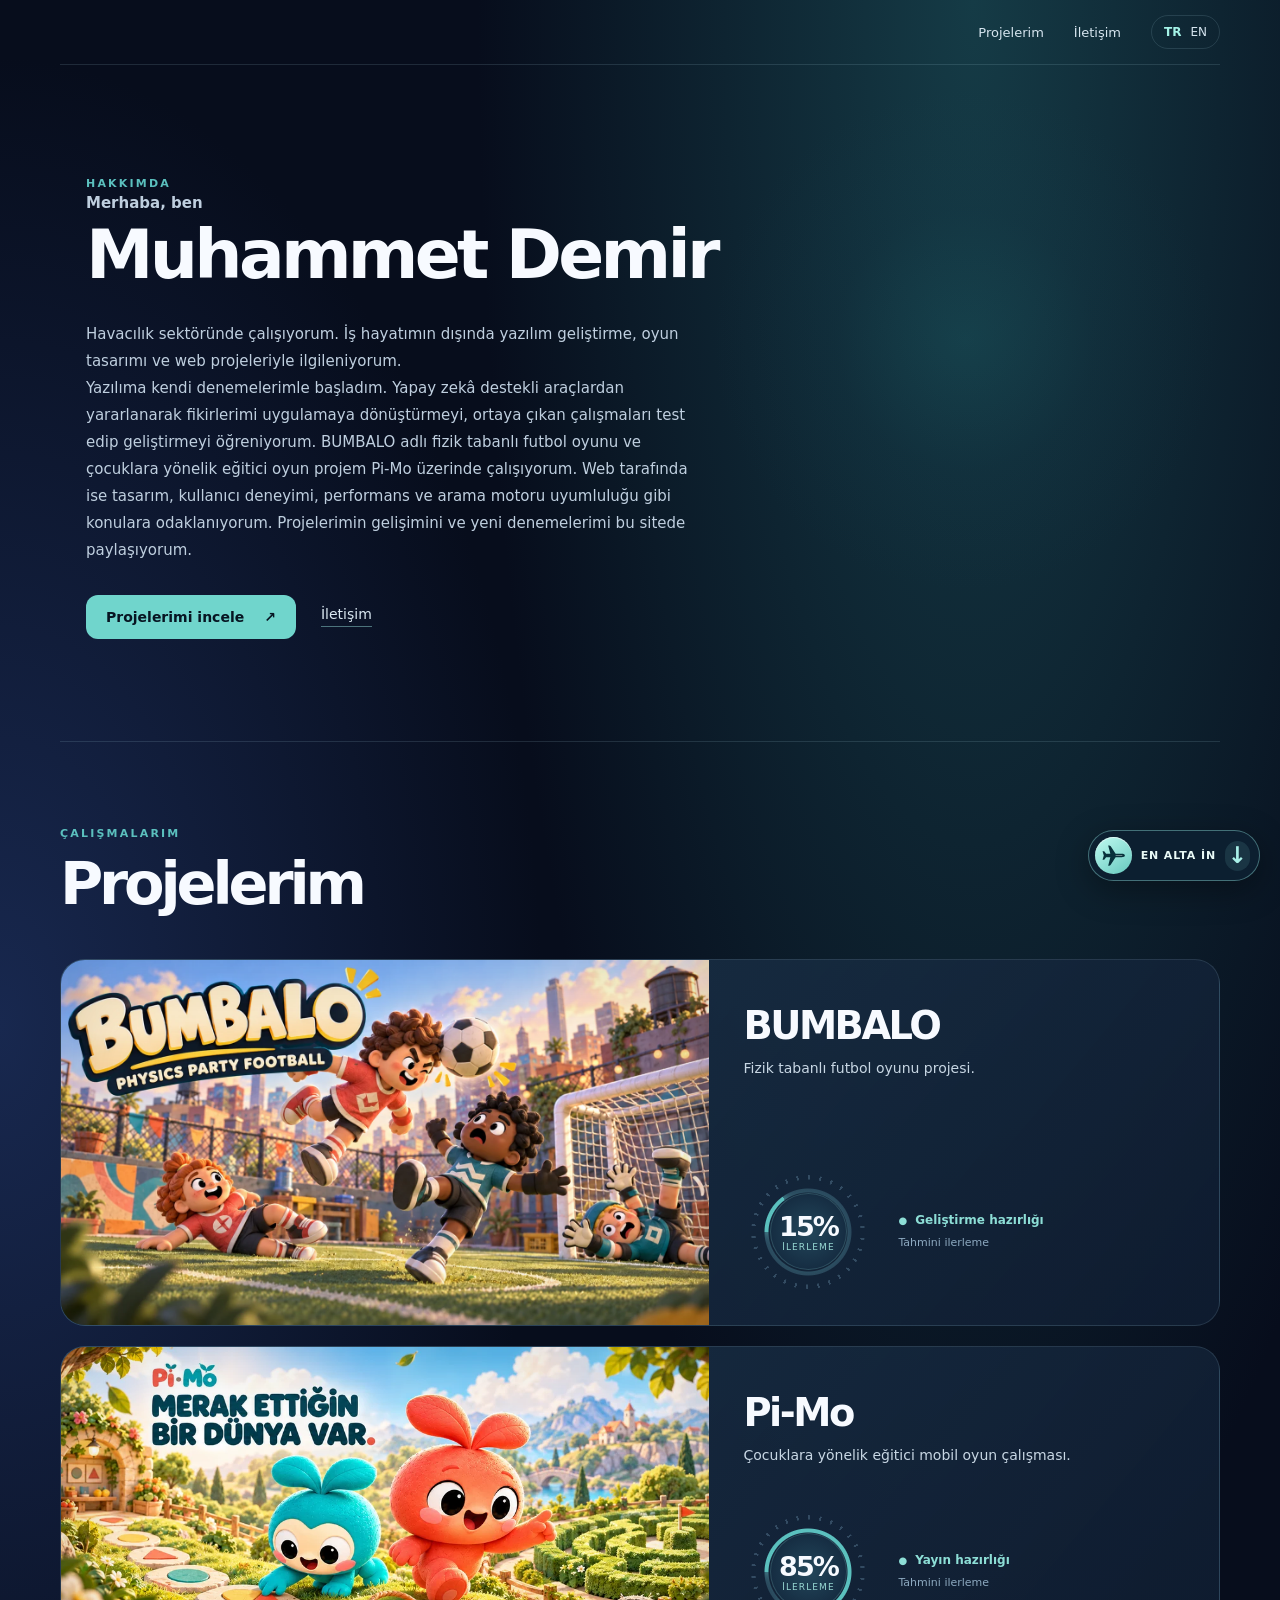
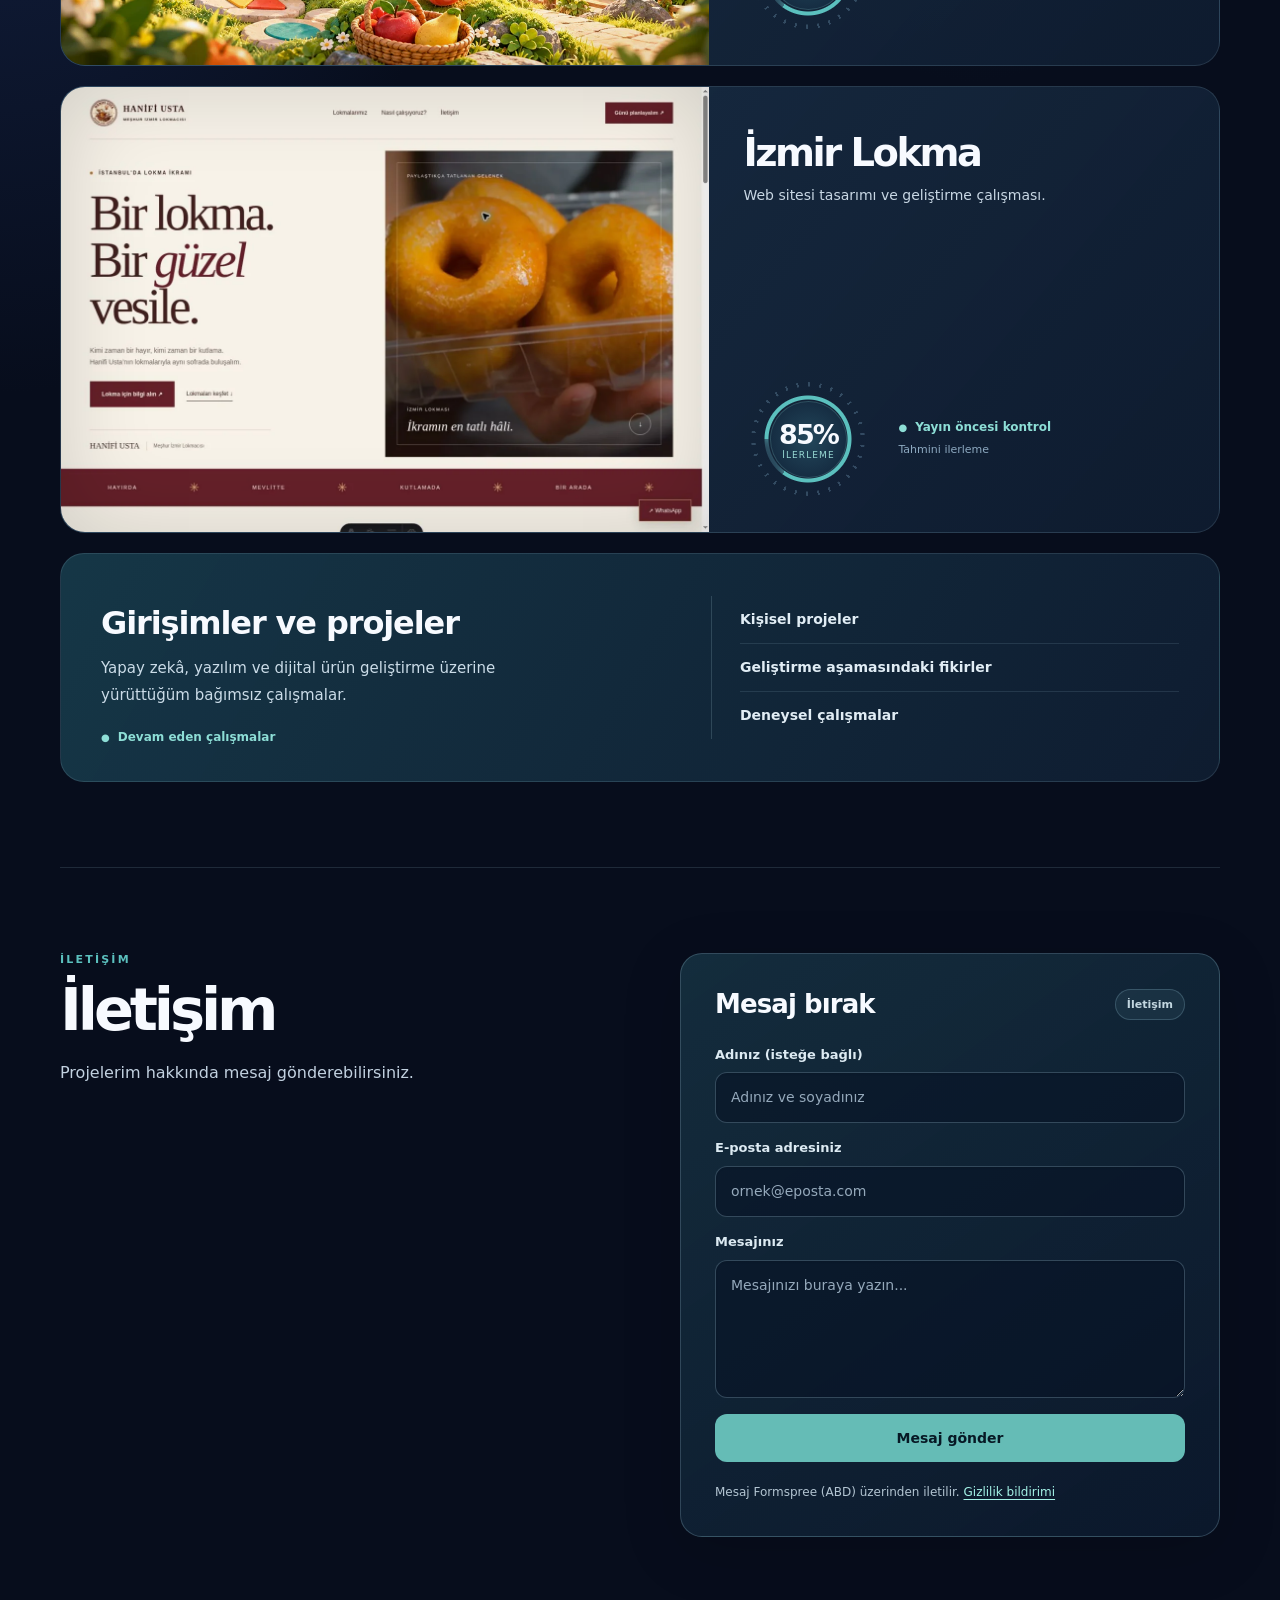
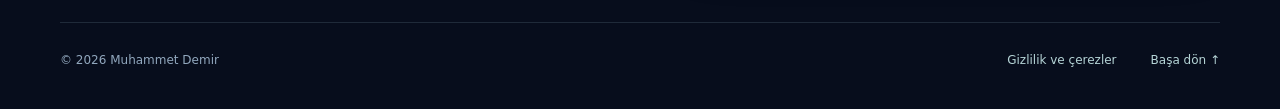
==== commit db6a1934: "Replace ambiguous plane animation with clear scroll CTA and level flight" ====
--- a/index.html
+++ b/index.html
@@ -1,2 +1,2 @@
 <!DOCTYPE html>
-<html lang="tr"><head><meta charset="utf-8"/><meta http-equiv="Content-Security-Policy" content="default-src 'none'; base-uri 'self'; script-src 'self' 'sha256-Nsf1SW14jxwsDxtsSxbh1Syr5FXubOMHGNmWd++KHdQ='; style-src 'self' 'unsafe-inline'; img-src 'self' data:; font-src 'self'; connect-src 'none'; object-src 'none'; frame-src 'none'; form-action https://formspree.io; upgrade-insecure-requests"/><meta name="referrer" content="strict-origin-when-cross-origin"/><meta content="width=device-width, initial-scale=1" name="viewport"/><title>Muhammet Demir | Oyun ve Web Projeleri</title><meta content="Muhammet Demir’in kişisel sitesi. BUMBALO, Pi-Mo, web projeleri ve girişimcilik çalışmaları." name="description"/><meta content="index,follow,max-image-preview:large" name="robots"/><meta content="#070d1c" name="theme-color"/><meta content="website" property="og:type"/><meta content="Muhammet Demir | Oyun ve Web Projeleri" property="og:title"/><meta content="Muhammet Demir’in kişisel sitesi. BUMBALO, Pi-Mo, web projeleri ve girişimcilik çalışmaları." property="og:description"/><meta content="tr_TR" property="og:locale"/><link href="assets/site.css?v=20261106-glide-2" rel="stylesheet"/><link href="https://must7y.github.io/muhammetdemir/" hreflang="tr" rel="alternate"/><link href="https://must7y.github.io/muhammetdemir/en/" hreflang="en" rel="alternate"/><link href="https://must7y.github.io/muhammetdemir/" hreflang="x-default" rel="alternate"/><link href="https://must7y.github.io/muhammetdemir/" rel="canonical"/><meta content="https://must7y.github.io/muhammetdemir/" property="og:url"/><meta content="Muhammet Demir" property="og:site_name"/><meta content="https://must7y.github.io/muhammetdemir/assets/bumbalo.webp" property="og:image"/><meta content="summary_large_image" name="twitter:card"/><script type="application/ld+json">{"@context": "https://schema.org", "@type": "ProfilePage", "url": "https://must7y.github.io/muhammetdemir/", "inLanguage": "tr", "mainEntity": {"@type": "Person", "name": "Muhammet Demir", "description": "Muhammet Demir’in kişisel sitesi. BUMBALO, Pi-Mo, web projeleri ve girişimcilik çalışmaları."}}</script><script src="assets/site.js?v=20261106-glide-2" defer></script></head><body><a class="skip" href="#main">İçeriğe geç</a><header class="shell mast mast-right" style="display:flex;justify-content:flex-end;align-items:center"><nav style="display:flex;width:100%;justify-content:flex-end;align-items:center;margin-left:auto;text-align:right" aria-label="Ana menü" class="nav"><a href="#projects">Projelerim</a><a class="hide-mobile" href="#contact">İletişim</a><div aria-label="Language / Dil" class="langs"><a aria-current="page" data-lang="tr" href="./">TR</a><a data-lang="en" href="en/">EN</a></div></nav></header><main class="shell" id="main"><section class="hero hero-editorial" id="about"><div class="hero-content"><div class="eyebrow">HAKKIMDA</div><p class="hero-greeting">Merhaba, ben</p><h1 class="hero-name">Muhammet Demir</h1><p class="hero-body">Havacılık sektöründe çalışıyorum. İş hayatımın dışında yazılım geliştirme, oyun tasarımı ve web projeleriyle ilgileniyorum.</p><p class="hero-description">Yazılıma kendi denemelerimle başladım. Yapay zekâ destekli araçlardan yararlanarak fikirlerimi uygulamaya dönüştürmeyi, ortaya çıkan çalışmaları test edip geliştirmeyi öğreniyorum. BUMBALO adlı fizik tabanlı futbol oyunu ve çocuklara yönelik eğitici oyun projem Pi-Mo üzerinde çalışıyorum. Web tarafında ise tasarım, kullanıcı deneyimi, performans ve arama motoru uyumluluğu gibi konulara odaklanıyorum. Projelerimin gelişimini ve yeni denemelerimi bu sitede paylaşıyorum.</p><div class="hero-links"><a class="hero-button" href="#projects">Projelerimi incele <span aria-hidden="true">↗</span></a><a class="hero-text-link" href="#contact">İletişim</a></div></div></section><section class="section" id="projects"><div class="section-heading"><div><div class="eyebrow">ÇALIŞMALARIM</div><h2>Projelerim</h2></div></div><article class="project"><div class="project-media"><img alt="BUMBALO — proje tanıtım görseli" decoding="async" height="700" loading="lazy" src="assets/bumbalo.webp" width="1200"/></div><div class="project-info"><div><h3>BUMBALO</h3><p>Fizik tabanlı futbol oyunu projesi.</p></div><div class="radar-wrap"><div aria-label="BUMBALO: 15%, Tahmini ilerleme" class="radar" role="img" style="--v:15"><div aria-hidden="true" class="radar-inner"><strong>15%</strong><small>İLERLEME</small></div></div><div><div class="status">Geliştirme hazırlığı</div><div class="subnote">Tahmini ilerleme</div></div></div></div></article><article class="project"><div class="project-media"><img alt="Pi-Mo — proje tanıtım görseli" decoding="async" height="700" loading="lazy" src="assets/pimo.webp" width="1200"/></div><div class="project-info"><div><h3>Pi-Mo</h3><p>Çocuklara yönelik eğitici mobil oyun çalışması.</p></div><div class="radar-wrap"><div aria-label="Pi-Mo: 85%, Tahmini ilerleme" class="radar" role="img" style="--v:85"><div aria-hidden="true" class="radar-inner"><strong>85%</strong><small>İLERLEME</small></div></div><div><div class="status">Yayın hazırlığı</div><div class="subnote">Tahmini ilerleme</div></div></div></div></article><article class="project"><div class="project-media"><img alt="İzmir Lokma — proje tanıtım görseli" decoding="async" height="700" loading="lazy" src="assets/hanifi.webp" width="1200"/></div><div class="project-info"><div><h3>İzmir Lokma</h3><p>Web sitesi tasarımı ve geliştirme çalışması.</p></div><div class="radar-wrap"><div aria-label="İzmir Lokma: 85%, Tahmini ilerleme" class="radar" role="img" style="--v:85"><div aria-hidden="true" class="radar-inner"><strong>85%</strong><small>İLERLEME</small></div></div><div><div class="status">Yayın öncesi kontrol</div><div class="subnote">Tahmini ilerleme</div></div></div></div></article><article class="venture"><div class="venture-main"><h3>Girişimler ve projeler</h3><p>Yapay zekâ, yazılım ve dijital ürün geliştirme üzerine yürüttüğüm bağımsız çalışmalar.</p><span class="venture-status"><span class="status">Devam eden çalışmalar</span></span></div><div class="venture-topics" aria-label="Girişimcilik çalışma başlıkları"><div><span>Kişisel projeler</span></div><div><span>Geliştirme aşamasındaki fikirler</span></div><div><span>Deneysel çalışmalar</span></div></div></article></section><section class="section contact" id="contact"><div class="contact-intro"><div class="eyebrow">İLETİŞİM</div><h2>İletişim</h2><p>Projelerim hakkında mesaj gönderebilirsiniz.</p></div><div class="contact-form-panel"><div class="contact-form-heading"><h3>Mesaj bırak</h3><span class="form-state">İletişim</span></div><form class="contact-form" action="https://formspree.io/f/mljjvkgq" aria-describedby="form-message" method="post"><fieldset><label for="contact-name">Adınız (isteğe bağlı)<input id="contact-name" name="name" type="text" autocomplete="name" maxlength="90" placeholder="Adınız ve soyadınız"></label><label for="contact-email">E-posta adresiniz<input id="contact-email" name="email" type="email" autocomplete="email" maxlength="254" required placeholder="ornek@eposta.com"></label><label for="contact-message">Mesajınız<textarea id="contact-message" name="message" rows="5" minlength="10" maxlength="3000" required placeholder="Mesajınızı buraya yazın..."></textarea></label><div class="form-honeypot" aria-hidden="true"><label>Boş bırakın<input type="text" name="_gotcha" tabindex="-1" autocomplete="off"></label></div><button type="submit">Mesaj gönder</button></fieldset><p class="form-notice" id="form-message">Mesaj Formspree (ABD) üzerinden iletilir. <a href="gizlilik.html">Gizlilik bildirimi</a></p></form></div></section></main><a class="end-jump end-jump-plane" href="#page-bottom" aria-label="Sayfanın en altına uç" title="En alta uç"><span class="end-jump-label" aria-hidden="true">En alta uç</span><span class="end-jump-aircraft" aria-hidden="true"><span class="end-jump-flight"><svg viewBox="0 0 64 64" width="29" height="29" focusable="false" aria-hidden="true"><g transform="rotate(90 32 32)"><path d="M32 5c-2.5 0-4 2.8-4 8v14L10.2 38.6C8.8 39.5 8 41 8 42.6v2L28 39.5v10L22 54v4l10-3 10 3v-4l-6-4.5v-10l20 5.1v-2c0-1.6-.8-3.1-2.2-4L36 27V13c0-5.2-1.5-8-4-8Z" fill="currentColor"/><path d="M32 12v14" stroke="#e9faf6" stroke-opacity=".56" stroke-width="1.8" stroke-linecap="round"/></g></svg></span></span></a><footer class="shell foot" id="page-bottom"><span>© 2026 Muhammet Demir</span><nav class="foot-links" aria-label="Alt bağlantılar"><a href="gizlilik.html">Gizlilik ve çerezler</a><a href="#main">Başa dön ↑</a></nav></footer></body></html>+<html lang="tr"><head><meta charset="utf-8"/><meta http-equiv="Content-Security-Policy" content="default-src 'none'; base-uri 'self'; script-src 'self' 'sha256-Nsf1SW14jxwsDxtsSxbh1Syr5FXubOMHGNmWd++KHdQ='; style-src 'self' 'unsafe-inline'; img-src 'self' data:; font-src 'self'; connect-src 'none'; object-src 'none'; frame-src 'none'; form-action https://formspree.io; upgrade-insecure-requests"/><meta name="referrer" content="strict-origin-when-cross-origin"/><meta content="width=device-width, initial-scale=1" name="viewport"/><title>Muhammet Demir | Oyun ve Web Projeleri</title><meta content="Muhammet Demir’in kişisel sitesi. BUMBALO, Pi-Mo, web projeleri ve girişimcilik çalışmaları." name="description"/><meta content="index,follow,max-image-preview:large" name="robots"/><meta content="#070d1c" name="theme-color"/><meta content="website" property="og:type"/><meta content="Muhammet Demir | Oyun ve Web Projeleri" property="og:title"/><meta content="Muhammet Demir’in kişisel sitesi. BUMBALO, Pi-Mo, web projeleri ve girişimcilik çalışmaları." property="og:description"/><meta content="tr_TR" property="og:locale"/><link href="assets/site.css?v=20261106-flight-clear-v3" rel="stylesheet"/><link href="https://must7y.github.io/muhammetdemir/" hreflang="tr" rel="alternate"/><link href="https://must7y.github.io/muhammetdemir/en/" hreflang="en" rel="alternate"/><link href="https://must7y.github.io/muhammetdemir/" hreflang="x-default" rel="alternate"/><link href="https://must7y.github.io/muhammetdemir/" rel="canonical"/><meta content="https://must7y.github.io/muhammetdemir/" property="og:url"/><meta content="Muhammet Demir" property="og:site_name"/><meta content="https://must7y.github.io/muhammetdemir/assets/bumbalo.webp" property="og:image"/><meta content="summary_large_image" name="twitter:card"/><script type="application/ld+json">{"@context": "https://schema.org", "@type": "ProfilePage", "url": "https://must7y.github.io/muhammetdemir/", "inLanguage": "tr", "mainEntity": {"@type": "Person", "name": "Muhammet Demir", "description": "Muhammet Demir’in kişisel sitesi. BUMBALO, Pi-Mo, web projeleri ve girişimcilik çalışmaları."}}</script><script src="assets/site.js?v=20261106-glide-2" defer></script></head><body><a class="skip" href="#main">İçeriğe geç</a><header class="shell mast mast-right" style="display:flex;justify-content:flex-end;align-items:center"><nav style="display:flex;width:100%;justify-content:flex-end;align-items:center;margin-left:auto;text-align:right" aria-label="Ana menü" class="nav"><a href="#projects">Projelerim</a><a class="hide-mobile" href="#contact">İletişim</a><div aria-label="Language / Dil" class="langs"><a aria-current="page" data-lang="tr" href="./">TR</a><a data-lang="en" href="en/">EN</a></div></nav></header><main class="shell" id="main"><section class="hero hero-editorial" id="about"><div class="hero-content"><div class="eyebrow">HAKKIMDA</div><p class="hero-greeting">Merhaba, ben</p><h1 class="hero-name">Muhammet Demir</h1><p class="hero-body">Havacılık sektöründe çalışıyorum. İş hayatımın dışında yazılım geliştirme, oyun tasarımı ve web projeleriyle ilgileniyorum.</p><p class="hero-description">Yazılıma kendi denemelerimle başladım. Yapay zekâ destekli araçlardan yararlanarak fikirlerimi uygulamaya dönüştürmeyi, ortaya çıkan çalışmaları test edip geliştirmeyi öğreniyorum. BUMBALO adlı fizik tabanlı futbol oyunu ve çocuklara yönelik eğitici oyun projem Pi-Mo üzerinde çalışıyorum. Web tarafında ise tasarım, kullanıcı deneyimi, performans ve arama motoru uyumluluğu gibi konulara odaklanıyorum. Projelerimin gelişimini ve yeni denemelerimi bu sitede paylaşıyorum.</p><div class="hero-links"><a class="hero-button" href="#projects">Projelerimi incele <span aria-hidden="true">↗</span></a><a class="hero-text-link" href="#contact">İletişim</a></div></div></section><section class="section" id="projects"><div class="section-heading"><div><div class="eyebrow">ÇALIŞMALARIM</div><h2>Projelerim</h2></div></div><article class="project"><div class="project-media"><img alt="BUMBALO — proje tanıtım görseli" decoding="async" height="700" loading="lazy" src="assets/bumbalo.webp" width="1200"/></div><div class="project-info"><div><h3>BUMBALO</h3><p>Fizik tabanlı futbol oyunu projesi.</p></div><div class="radar-wrap"><div aria-label="BUMBALO: 15%, Tahmini ilerleme" class="radar" role="img" style="--v:15"><div aria-hidden="true" class="radar-inner"><strong>15%</strong><small>İLERLEME</small></div></div><div><div class="status">Geliştirme hazırlığı</div><div class="subnote">Tahmini ilerleme</div></div></div></div></article><article class="project"><div class="project-media"><img alt="Pi-Mo — proje tanıtım görseli" decoding="async" height="700" loading="lazy" src="assets/pimo.webp" width="1200"/></div><div class="project-info"><div><h3>Pi-Mo</h3><p>Çocuklara yönelik eğitici mobil oyun çalışması.</p></div><div class="radar-wrap"><div aria-label="Pi-Mo: 85%, Tahmini ilerleme" class="radar" role="img" style="--v:85"><div aria-hidden="true" class="radar-inner"><strong>85%</strong><small>İLERLEME</small></div></div><div><div class="status">Yayın hazırlığı</div><div class="subnote">Tahmini ilerleme</div></div></div></div></article><article class="project"><div class="project-media"><img alt="İzmir Lokma — proje tanıtım görseli" decoding="async" height="700" loading="lazy" src="assets/hanifi.webp" width="1200"/></div><div class="project-info"><div><h3>İzmir Lokma</h3><p>Web sitesi tasarımı ve geliştirme çalışması.</p></div><div class="radar-wrap"><div aria-label="İzmir Lokma: 85%, Tahmini ilerleme" class="radar" role="img" style="--v:85"><div aria-hidden="true" class="radar-inner"><strong>85%</strong><small>İLERLEME</small></div></div><div><div class="status">Yayın öncesi kontrol</div><div class="subnote">Tahmini ilerleme</div></div></div></div></article><article class="venture"><div class="venture-main"><h3>Girişimler ve projeler</h3><p>Yapay zekâ, yazılım ve dijital ürün geliştirme üzerine yürüttüğüm bağımsız çalışmalar.</p><span class="venture-status"><span class="status">Devam eden çalışmalar</span></span></div><div class="venture-topics" aria-label="Girişimcilik çalışma başlıkları"><div><span>Kişisel projeler</span></div><div><span>Geliştirme aşamasındaki fikirler</span></div><div><span>Deneysel çalışmalar</span></div></div></article></section><section class="section contact" id="contact"><div class="contact-intro"><div class="eyebrow">İLETİŞİM</div><h2>İletişim</h2><p>Projelerim hakkında mesaj gönderebilirsiniz.</p></div><div class="contact-form-panel"><div class="contact-form-heading"><h3>Mesaj bırak</h3><span class="form-state">İletişim</span></div><form class="contact-form" action="https://formspree.io/f/mljjvkgq" aria-describedby="form-message" method="post"><fieldset><label for="contact-name">Adınız (isteğe bağlı)<input id="contact-name" name="name" type="text" autocomplete="name" maxlength="90" placeholder="Adınız ve soyadınız"></label><label for="contact-email">E-posta adresiniz<input id="contact-email" name="email" type="email" autocomplete="email" maxlength="254" required placeholder="ornek@eposta.com"></label><label for="contact-message">Mesajınız<textarea id="contact-message" name="message" rows="5" minlength="10" maxlength="3000" required placeholder="Mesajınızı buraya yazın..."></textarea></label><div class="form-honeypot" aria-hidden="true"><label>Boş bırakın<input type="text" name="_gotcha" tabindex="-1" autocomplete="off"></label></div><button type="submit">Mesaj gönder</button></fieldset><p class="form-notice" id="form-message">Mesaj Formspree (ABD) üzerinden iletilir. <a href="gizlilik.html">Gizlilik bildirimi</a></p></form></div></section></main><a class="end-jump end-jump-plane" href="#page-bottom" aria-label="Sayfanın en altına in" title="Sayfanın en altına in"><span class="end-jump-aircraft" aria-hidden="true"><span class="end-jump-flight"><svg viewBox="0 0 64 64" width="29" height="29" focusable="false" aria-hidden="true"><g transform="rotate(90 32 32)"><path d="M32 5c-2.5 0-4 2.8-4 8v14L10.2 38.6C8.8 39.5 8 41 8 42.6v2L28 39.5v10L22 54v4l10-3 10 3v-4l-6-4.5v-10l20 5.1v-2c0-1.6-.8-3.1-2.2-4L36 27V13c0-5.2-1.5-8-4-8Z" fill="currentColor"/><path d="M32 12v14" stroke="#e9faf6" stroke-opacity=".56" stroke-width="1.8" stroke-linecap="round"/></g></svg></span></span><span class="end-jump-label" aria-hidden="true">EN ALTA İN</span><span class="end-jump-chevron" aria-hidden="true">↓</span></a><footer class="shell foot" id="page-bottom"><span>© 2026 Muhammet Demir</span><nav class="foot-links" aria-label="Alt bağlantılar"><a href="gizlilik.html">Gizlilik ve çerezler</a><a href="#main">Başa dön ↑</a></nav></footer></body></html>
--- a/assets/site.css
+++ b/assets/site.css
@@ -119,34 +119,28 @@
 @media(max-width:820px){.contact{gap:28px}.contact-form-panel{padding:22px}}
 @media(prefers-reduced-motion:reduce){.contact-form-panel{transition:none}}
 
-/* Flight control: forward glide, slight banking and fading contrail. No spin or dive. */
-.end-jump{position:fixed;right:max(16px,calc((100vw - 1240px)/2));bottom:calc(24px + env(safe-area-inset-bottom,0px));z-index:30;display:inline-flex;align-items:center;gap:11px;padding:6px 6px 6px 16px;border:1px solid rgba(144,226,219,.34);border-radius:100px;background:rgba(13,32,49,.92);color:#eaf7f7;box-shadow:0 9px 30px rgba(0,0,0,.28);backdrop-filter:blur(10px);-webkit-backdrop-filter:blur(10px);font:600 12px/1.2 system-ui,Arial,sans-serif;transition:background .24s,border-color .24s,box-shadow .24s}
-.end-jump:hover{background:rgba(24,68,78,.97);border-color:rgba(132,237,225,.7);box-shadow:0 10px 34px rgba(0,0,0,.29),0 0 0 3px rgba(100,196,189,.06)}
+/* Aviation-inspired scroll CTA: visible label and down arrow on mobile. */
+.end-jump{position:fixed;right:max(16px,calc((100vw - 1240px)/2));bottom:calc(19px + env(safe-area-inset-bottom,0px));z-index:30;display:inline-flex;align-items:center;gap:9px;padding:6px 9px 6px 6px;min-height:51px;border:1px solid rgba(144,226,219,.42);border-radius:100px;background:rgba(13,32,49,.96);color:#f0fbfb;box-shadow:0 9px 32px rgba(0,0,0,.35);backdrop-filter:blur(12px);-webkit-backdrop-filter:blur(12px);text-decoration:none;font:700 12px/1.2 system-ui,Arial,sans-serif;transition:border-color .24s,background .24s,box-shadow .24s}
+.end-jump:hover{background:rgba(24,68,78,.98);border-color:rgba(132,237,225,.85);box-shadow:0 10px 36px rgba(0,0,0,.38)}
 .end-jump:focus-visible{outline:3px solid #a4f3e7;outline-offset:4px}
-.end-jump-aircraft{position:relative;isolation:isolate;display:grid;place-items:center;width:42px;height:42px;flex:none;border-radius:50%;color:#07303c;background:linear-gradient(145deg,#b1f5eb,#60bfb8);box-shadow:inset 0 1px 0 rgba(255,255,255,.46),0 4px 14px rgba(36,198,187,.16)}
-.end-jump-flight{position:relative;display:grid;place-items:center;width:34px;height:34px;transform:translate3d(0,0,0) rotate(-3deg);transform-origin:center;will-change:transform,opacity;transition:transform .3s cubic-bezier(.2,.7,.2,1)}
-.end-jump-flight svg{display:block;pointer-events:none;filter:drop-shadow(0 1px 0 rgba(255,255,255,.12))}
-.end-jump-flight::before{content:"";pointer-events:none;position:absolute;right:calc(100% - 4px);top:50%;width:34px;height:2px;border-radius:2px;background:repeating-linear-gradient(90deg,rgba(170,244,232,.8) 0 7px,transparent 7px 11px);opacity:0;transform:scaleX(.25);transform-origin:right center}
-.end-jump-plane:hover .end-jump-flight,.end-jump-plane:focus-visible .end-jump-flight{transform:translate3d(3px,-3px,0) rotate(-5deg)}
-.end-jump-plane.is-flying .end-jump-flight{animation:aircraft-glide .91s cubic-bezier(.25,.58,.24,.95) both!important}
-.end-jump-plane.is-flying .end-jump-flight::before{animation:aircraft-trail .91s ease-out both}
+.end-jump-aircraft{position:relative;display:grid;place-items:center;width:37px;height:37px;flex:none;border-radius:50%;color:#08313b;background:linear-gradient(145deg,#c0faf1,#66c9be);box-shadow:inset 0 1px 0 rgba(255,255,255,.58)}
+.end-jump-flight{position:relative;display:grid;place-items:center;width:31px;height:31px;transform:translateX(0);will-change:transform;transition:transform .25s ease-out}
+.end-jump-flight svg{display:block;width:27px;height:27px;pointer-events:none}
+.end-jump-flight::before{content:"";position:absolute;right:calc(100% - 3px);top:50%;height:2px;width:18px;background:linear-gradient(90deg,transparent,rgba(233,255,252,.95));opacity:0;transform:scaleX(.2);transform-origin:right center;pointer-events:none}
+.end-jump-label{display:inline-block;white-space:nowrap;font-size:11px;font-weight:800;letter-spacing:.08em;color:#e9faf6}
+.end-jump-chevron{display:grid;place-items:center;width:25px;height:30px;flex:none;border-radius:14px;background:rgba(130,222,214,.12);color:#a9f0e8;font-size:23px;font-weight:700;line-height:1;transition:transform .25s}
+.end-jump-plane:hover .end-jump-flight,.end-jump-plane:focus-visible .end-jump-flight{transform:translateX(4px)}
+.end-jump-plane:hover .end-jump-chevron,.end-jump-plane:focus-visible .end-jump-chevron{transform:translateY(3px)}
+.end-jump-plane.is-flying .end-jump-flight{animation:plane-cruise .75s ease-in-out both!important}
+.end-jump-plane.is-flying .end-jump-flight::before{animation:plane-contrail .75s ease-out both}
+.end-jump-plane.is-flying .end-jump-chevron{animation:down-hint .68s ease-in-out 1}
 .end-jump-plane.is-flying{pointer-events:none}
 #page-bottom{scroll-margin-top:0}
-@keyframes aircraft-glide{
-  0%{transform:translate3d(0,0,0) rotate(-3deg) scale(1);opacity:1}
-  19%{transform:translate3d(7px,-4px,0) rotate(-5deg) scale(1.04);opacity:1}
-  50%{transform:translate3d(34px,0,0) rotate(-1deg) scale(1.02);opacity:1}
-  80%{transform:translate3d(65px,13px,0) rotate(4deg) scale(.98);opacity:.93}
-  100%{transform:translate3d(98px,25px,0) rotate(6deg) scale(.92);opacity:0}
-}
-@keyframes aircraft-trail{
-  0%,12%{opacity:0;transform:scaleX(.2)}
-  32%{opacity:.88;transform:scaleX(.74)}
-  62%{opacity:.72;transform:scaleX(1)}
-  100%{opacity:0;transform:scaleX(1.1)}
-}
-@media(max-width:620px){.end-jump{right:14px;bottom:calc(15px + env(safe-area-inset-bottom,0px));padding:5px;border-radius:50%}.end-jump-label{display:none}.end-jump-aircraft{width:42px;height:42px}}
-@media(prefers-reduced-motion:reduce){html{scroll-behavior:auto!important}.end-jump,.end-jump-flight,.end-jump-flight::before{transition:none!important;animation:none!important}.end-jump-plane:hover .end-jump-flight,.end-jump-plane:focus-visible .end-jump-flight,.end-jump-plane.is-flying .end-jump-flight{animation:none!important;transform:none!important}}
+@keyframes plane-cruise{0%{transform:translateX(0);opacity:1}35%{transform:translateX(6px);opacity:1}85%{transform:translateX(18px);opacity:1}100%{transform:translateX(22px);opacity:0}}
+@keyframes plane-contrail{0%{opacity:0;transform:scaleX(.1)}35%{opacity:.72;transform:scaleX(.85)}78%{opacity:.85;transform:scaleX(1)}100%{opacity:0;transform:scaleX(1)}}
+@keyframes down-hint{0%,100%{transform:translateY(0)}45%{transform:translateY(5px)}}
+@media(max-width:620px){.end-jump{right:12px;bottom:calc(13px + env(safe-area-inset-bottom,0px));padding:5px 8px 5px 5px;gap:8px;min-height:49px}.end-jump-aircraft{width:37px;height:37px}.end-jump-label{display:inline-block;font-size:10px;letter-spacing:.065em}.end-jump-chevron{width:23px;height:29px;font-size:22px}}
+@media(prefers-reduced-motion:reduce){html{scroll-behavior:auto!important}.end-jump,.end-jump-flight,.end-jump-chevron{transition:none!important}.end-jump-flight,.end-jump-chevron,.end-jump-flight::before{animation:none!important}.end-jump-plane:hover .end-jump-flight,.end-jump-plane:focus-visible .end-jump-flight,.end-jump-plane:hover .end-jump-chevron,.end-jump-plane:focus-visible .end-jump-chevron{transform:none!important}}
 
 /* Remove unused number-column indentation from the unnumbered venture list. */
 .venture-topics>div{grid-template-columns:minmax(0,1fr);gap:0}
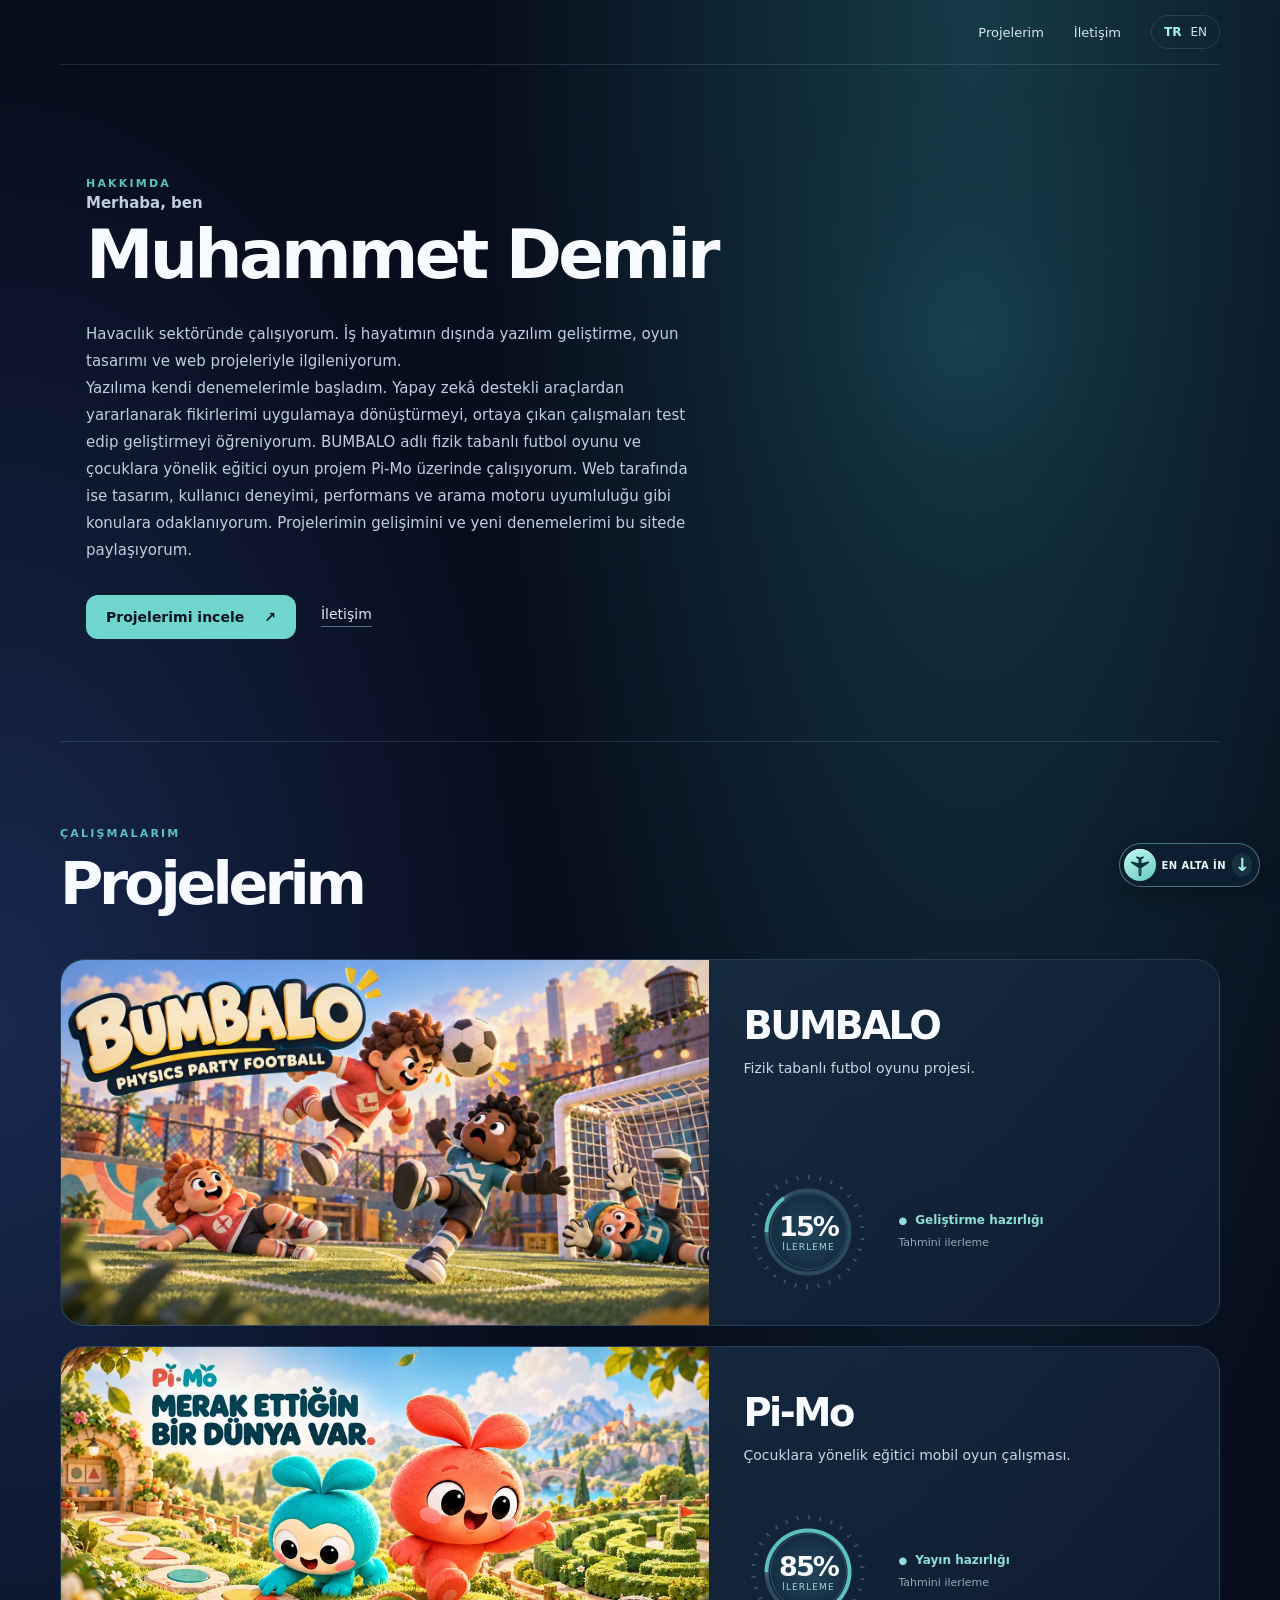
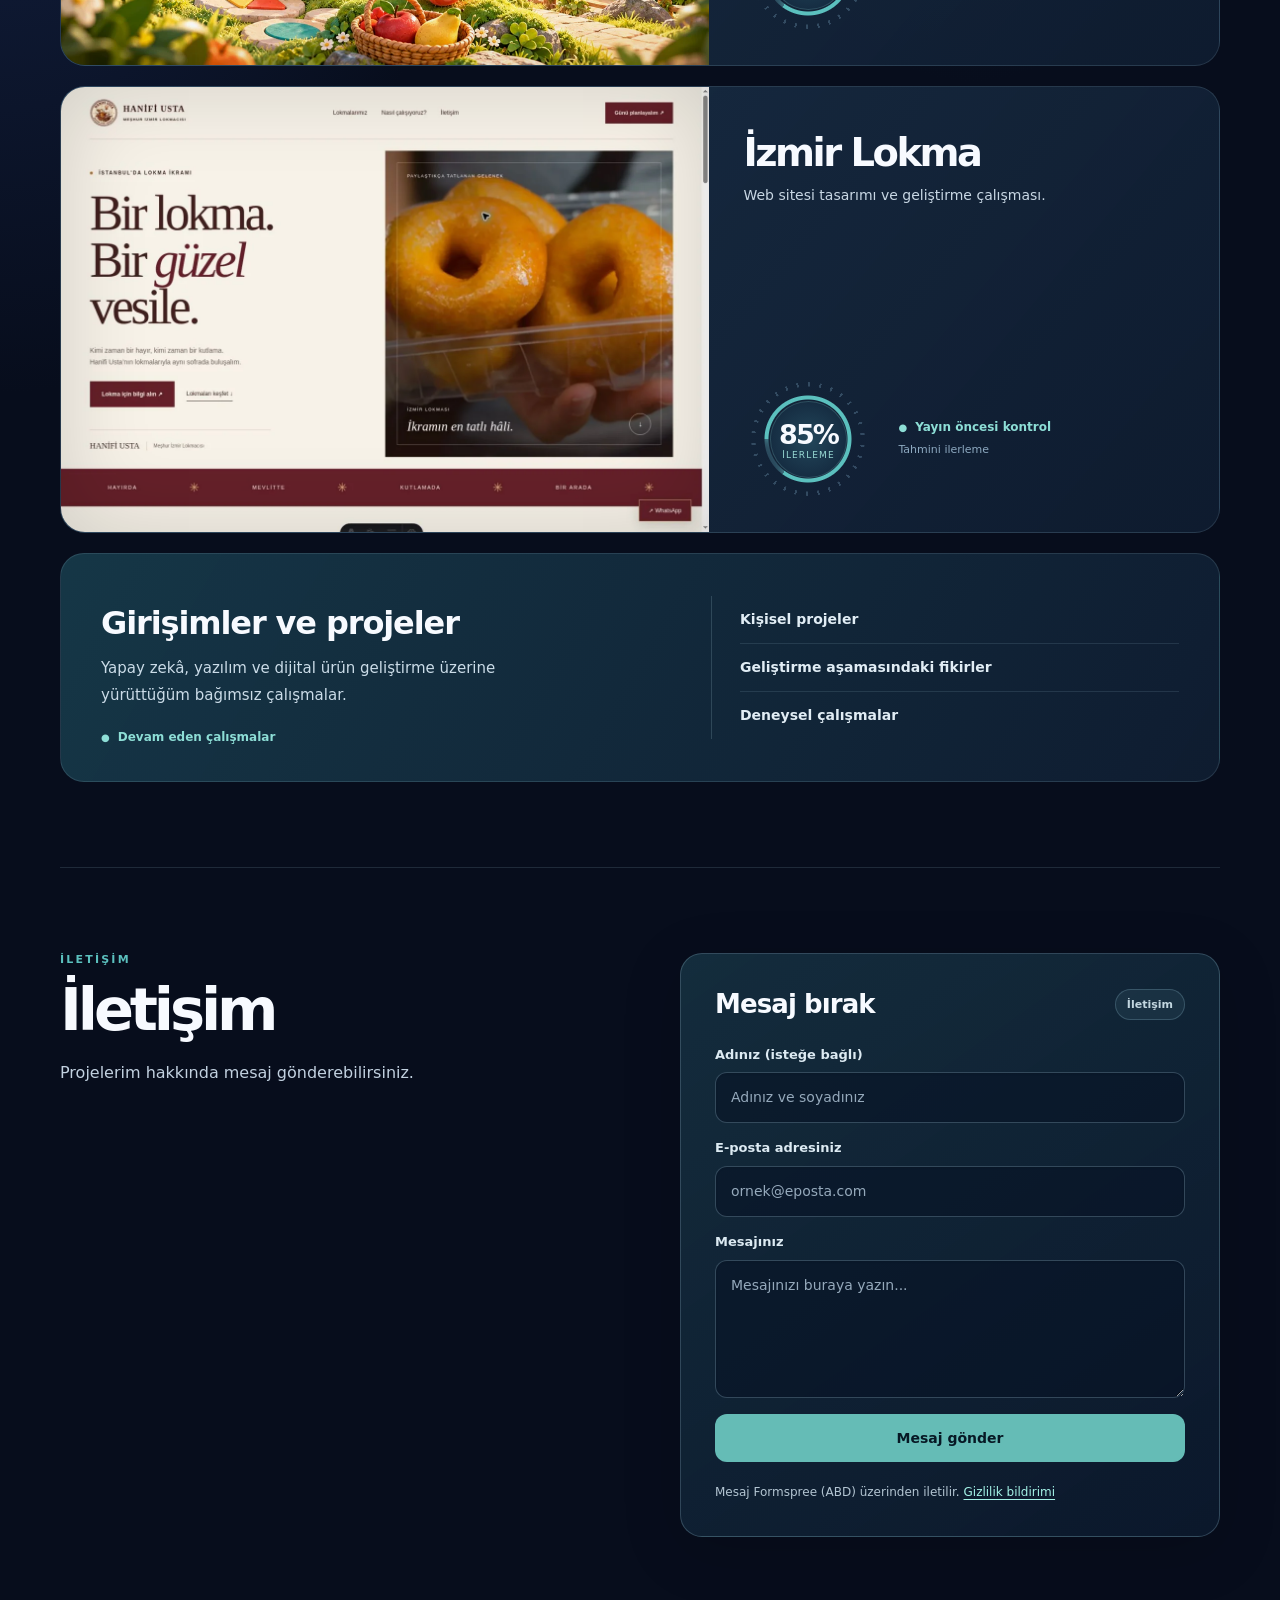
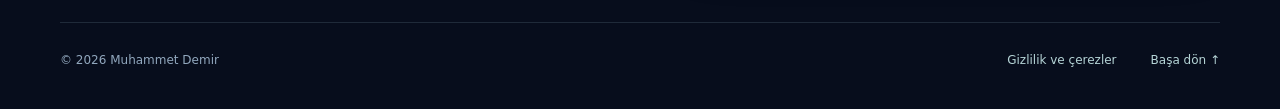
==== commit 8169a697: "Shrink floating scroll button and orient aircraft downward" ====
--- a/index.html
+++ b/index.html
@@ -1,2 +1,2 @@
 <!DOCTYPE html>
-<html lang="tr"><head><meta charset="utf-8"/><meta http-equiv="Content-Security-Policy" content="default-src 'none'; base-uri 'self'; script-src 'self' 'sha256-Nsf1SW14jxwsDxtsSxbh1Syr5FXubOMHGNmWd++KHdQ='; style-src 'self' 'unsafe-inline'; img-src 'self' data:; font-src 'self'; connect-src 'none'; object-src 'none'; frame-src 'none'; form-action https://formspree.io; upgrade-insecure-requests"/><meta name="referrer" content="strict-origin-when-cross-origin"/><meta content="width=device-width, initial-scale=1" name="viewport"/><title>Muhammet Demir | Oyun ve Web Projeleri</title><meta content="Muhammet Demir’in kişisel sitesi. BUMBALO, Pi-Mo, web projeleri ve girişimcilik çalışmaları." name="description"/><meta content="index,follow,max-image-preview:large" name="robots"/><meta content="#070d1c" name="theme-color"/><meta content="website" property="og:type"/><meta content="Muhammet Demir | Oyun ve Web Projeleri" property="og:title"/><meta content="Muhammet Demir’in kişisel sitesi. BUMBALO, Pi-Mo, web projeleri ve girişimcilik çalışmaları." property="og:description"/><meta content="tr_TR" property="og:locale"/><link href="assets/site.css?v=20261106-flight-clear-v3" rel="stylesheet"/><link href="https://must7y.github.io/muhammetdemir/" hreflang="tr" rel="alternate"/><link href="https://must7y.github.io/muhammetdemir/en/" hreflang="en" rel="alternate"/><link href="https://must7y.github.io/muhammetdemir/" hreflang="x-default" rel="alternate"/><link href="https://must7y.github.io/muhammetdemir/" rel="canonical"/><meta content="https://must7y.github.io/muhammetdemir/" property="og:url"/><meta content="Muhammet Demir" property="og:site_name"/><meta content="https://must7y.github.io/muhammetdemir/assets/bumbalo.webp" property="og:image"/><meta content="summary_large_image" name="twitter:card"/><script type="application/ld+json">{"@context": "https://schema.org", "@type": "ProfilePage", "url": "https://must7y.github.io/muhammetdemir/", "inLanguage": "tr", "mainEntity": {"@type": "Person", "name": "Muhammet Demir", "description": "Muhammet Demir’in kişisel sitesi. BUMBALO, Pi-Mo, web projeleri ve girişimcilik çalışmaları."}}</script><script src="assets/site.js?v=20261106-glide-2" defer></script></head><body><a class="skip" href="#main">İçeriğe geç</a><header class="shell mast mast-right" style="display:flex;justify-content:flex-end;align-items:center"><nav style="display:flex;width:100%;justify-content:flex-end;align-items:center;margin-left:auto;text-align:right" aria-label="Ana menü" class="nav"><a href="#projects">Projelerim</a><a class="hide-mobile" href="#contact">İletişim</a><div aria-label="Language / Dil" class="langs"><a aria-current="page" data-lang="tr" href="./">TR</a><a data-lang="en" href="en/">EN</a></div></nav></header><main class="shell" id="main"><section class="hero hero-editorial" id="about"><div class="hero-content"><div class="eyebrow">HAKKIMDA</div><p class="hero-greeting">Merhaba, ben</p><h1 class="hero-name">Muhammet Demir</h1><p class="hero-body">Havacılık sektöründe çalışıyorum. İş hayatımın dışında yazılım geliştirme, oyun tasarımı ve web projeleriyle ilgileniyorum.</p><p class="hero-description">Yazılıma kendi denemelerimle başladım. Yapay zekâ destekli araçlardan yararlanarak fikirlerimi uygulamaya dönüştürmeyi, ortaya çıkan çalışmaları test edip geliştirmeyi öğreniyorum. BUMBALO adlı fizik tabanlı futbol oyunu ve çocuklara yönelik eğitici oyun projem Pi-Mo üzerinde çalışıyorum. Web tarafında ise tasarım, kullanıcı deneyimi, performans ve arama motoru uyumluluğu gibi konulara odaklanıyorum. Projelerimin gelişimini ve yeni denemelerimi bu sitede paylaşıyorum.</p><div class="hero-links"><a class="hero-button" href="#projects">Projelerimi incele <span aria-hidden="true">↗</span></a><a class="hero-text-link" href="#contact">İletişim</a></div></div></section><section class="section" id="projects"><div class="section-heading"><div><div class="eyebrow">ÇALIŞMALARIM</div><h2>Projelerim</h2></div></div><article class="project"><div class="project-media"><img alt="BUMBALO — proje tanıtım görseli" decoding="async" height="700" loading="lazy" src="assets/bumbalo.webp" width="1200"/></div><div class="project-info"><div><h3>BUMBALO</h3><p>Fizik tabanlı futbol oyunu projesi.</p></div><div class="radar-wrap"><div aria-label="BUMBALO: 15%, Tahmini ilerleme" class="radar" role="img" style="--v:15"><div aria-hidden="true" class="radar-inner"><strong>15%</strong><small>İLERLEME</small></div></div><div><div class="status">Geliştirme hazırlığı</div><div class="subnote">Tahmini ilerleme</div></div></div></div></article><article class="project"><div class="project-media"><img alt="Pi-Mo — proje tanıtım görseli" decoding="async" height="700" loading="lazy" src="assets/pimo.webp" width="1200"/></div><div class="project-info"><div><h3>Pi-Mo</h3><p>Çocuklara yönelik eğitici mobil oyun çalışması.</p></div><div class="radar-wrap"><div aria-label="Pi-Mo: 85%, Tahmini ilerleme" class="radar" role="img" style="--v:85"><div aria-hidden="true" class="radar-inner"><strong>85%</strong><small>İLERLEME</small></div></div><div><div class="status">Yayın hazırlığı</div><div class="subnote">Tahmini ilerleme</div></div></div></div></article><article class="project"><div class="project-media"><img alt="İzmir Lokma — proje tanıtım görseli" decoding="async" height="700" loading="lazy" src="assets/hanifi.webp" width="1200"/></div><div class="project-info"><div><h3>İzmir Lokma</h3><p>Web sitesi tasarımı ve geliştirme çalışması.</p></div><div class="radar-wrap"><div aria-label="İzmir Lokma: 85%, Tahmini ilerleme" class="radar" role="img" style="--v:85"><div aria-hidden="true" class="radar-inner"><strong>85%</strong><small>İLERLEME</small></div></div><div><div class="status">Yayın öncesi kontrol</div><div class="subnote">Tahmini ilerleme</div></div></div></div></article><article class="venture"><div class="venture-main"><h3>Girişimler ve projeler</h3><p>Yapay zekâ, yazılım ve dijital ürün geliştirme üzerine yürüttüğüm bağımsız çalışmalar.</p><span class="venture-status"><span class="status">Devam eden çalışmalar</span></span></div><div class="venture-topics" aria-label="Girişimcilik çalışma başlıkları"><div><span>Kişisel projeler</span></div><div><span>Geliştirme aşamasındaki fikirler</span></div><div><span>Deneysel çalışmalar</span></div></div></article></section><section class="section contact" id="contact"><div class="contact-intro"><div class="eyebrow">İLETİŞİM</div><h2>İletişim</h2><p>Projelerim hakkında mesaj gönderebilirsiniz.</p></div><div class="contact-form-panel"><div class="contact-form-heading"><h3>Mesaj bırak</h3><span class="form-state">İletişim</span></div><form class="contact-form" action="https://formspree.io/f/mljjvkgq" aria-describedby="form-message" method="post"><fieldset><label for="contact-name">Adınız (isteğe bağlı)<input id="contact-name" name="name" type="text" autocomplete="name" maxlength="90" placeholder="Adınız ve soyadınız"></label><label for="contact-email">E-posta adresiniz<input id="contact-email" name="email" type="email" autocomplete="email" maxlength="254" required placeholder="ornek@eposta.com"></label><label for="contact-message">Mesajınız<textarea id="contact-message" name="message" rows="5" minlength="10" maxlength="3000" required placeholder="Mesajınızı buraya yazın..."></textarea></label><div class="form-honeypot" aria-hidden="true"><label>Boş bırakın<input type="text" name="_gotcha" tabindex="-1" autocomplete="off"></label></div><button type="submit">Mesaj gönder</button></fieldset><p class="form-notice" id="form-message">Mesaj Formspree (ABD) üzerinden iletilir. <a href="gizlilik.html">Gizlilik bildirimi</a></p></form></div></section></main><a class="end-jump end-jump-plane" href="#page-bottom" aria-label="Sayfanın en altına in" title="Sayfanın en altına in"><span class="end-jump-aircraft" aria-hidden="true"><span class="end-jump-flight"><svg viewBox="0 0 64 64" width="29" height="29" focusable="false" aria-hidden="true"><g transform="rotate(90 32 32)"><path d="M32 5c-2.5 0-4 2.8-4 8v14L10.2 38.6C8.8 39.5 8 41 8 42.6v2L28 39.5v10L22 54v4l10-3 10 3v-4l-6-4.5v-10l20 5.1v-2c0-1.6-.8-3.1-2.2-4L36 27V13c0-5.2-1.5-8-4-8Z" fill="currentColor"/><path d="M32 12v14" stroke="#e9faf6" stroke-opacity=".56" stroke-width="1.8" stroke-linecap="round"/></g></svg></span></span><span class="end-jump-label" aria-hidden="true">EN ALTA İN</span><span class="end-jump-chevron" aria-hidden="true">↓</span></a><footer class="shell foot" id="page-bottom"><span>© 2026 Muhammet Demir</span><nav class="foot-links" aria-label="Alt bağlantılar"><a href="gizlilik.html">Gizlilik ve çerezler</a><a href="#main">Başa dön ↑</a></nav></footer></body></html>+<html lang="tr"><head><meta charset="utf-8"/><meta http-equiv="Content-Security-Policy" content="default-src 'none'; base-uri 'self'; script-src 'self' 'sha256-Nsf1SW14jxwsDxtsSxbh1Syr5FXubOMHGNmWd++KHdQ='; style-src 'self' 'unsafe-inline'; img-src 'self' data:; font-src 'self'; connect-src 'none'; object-src 'none'; frame-src 'none'; form-action https://formspree.io; upgrade-insecure-requests"/><meta name="referrer" content="strict-origin-when-cross-origin"/><meta content="width=device-width, initial-scale=1" name="viewport"/><title>Muhammet Demir | Oyun ve Web Projeleri</title><meta content="Muhammet Demir’in kişisel sitesi. BUMBALO, Pi-Mo, web projeleri ve girişimcilik çalışmaları." name="description"/><meta content="index,follow,max-image-preview:large" name="robots"/><meta content="#070d1c" name="theme-color"/><meta content="website" property="og:type"/><meta content="Muhammet Demir | Oyun ve Web Projeleri" property="og:title"/><meta content="Muhammet Demir’in kişisel sitesi. BUMBALO, Pi-Mo, web projeleri ve girişimcilik çalışmaları." property="og:description"/><meta content="tr_TR" property="og:locale"/><link href="assets/site.css?v=20261106-downplane-v4" rel="stylesheet"/><link href="https://must7y.github.io/muhammetdemir/" hreflang="tr" rel="alternate"/><link href="https://must7y.github.io/muhammetdemir/en/" hreflang="en" rel="alternate"/><link href="https://must7y.github.io/muhammetdemir/" hreflang="x-default" rel="alternate"/><link href="https://must7y.github.io/muhammetdemir/" rel="canonical"/><meta content="https://must7y.github.io/muhammetdemir/" property="og:url"/><meta content="Muhammet Demir" property="og:site_name"/><meta content="https://must7y.github.io/muhammetdemir/assets/bumbalo.webp" property="og:image"/><meta content="summary_large_image" name="twitter:card"/><script type="application/ld+json">{"@context": "https://schema.org", "@type": "ProfilePage", "url": "https://must7y.github.io/muhammetdemir/", "inLanguage": "tr", "mainEntity": {"@type": "Person", "name": "Muhammet Demir", "description": "Muhammet Demir’in kişisel sitesi. BUMBALO, Pi-Mo, web projeleri ve girişimcilik çalışmaları."}}</script><script src="assets/site.js?v=20261106-glide-2" defer></script></head><body><a class="skip" href="#main">İçeriğe geç</a><header class="shell mast mast-right" style="display:flex;justify-content:flex-end;align-items:center"><nav style="display:flex;width:100%;justify-content:flex-end;align-items:center;margin-left:auto;text-align:right" aria-label="Ana menü" class="nav"><a href="#projects">Projelerim</a><a class="hide-mobile" href="#contact">İletişim</a><div aria-label="Language / Dil" class="langs"><a aria-current="page" data-lang="tr" href="./">TR</a><a data-lang="en" href="en/">EN</a></div></nav></header><main class="shell" id="main"><section class="hero hero-editorial" id="about"><div class="hero-content"><div class="eyebrow">HAKKIMDA</div><p class="hero-greeting">Merhaba, ben</p><h1 class="hero-name">Muhammet Demir</h1><p class="hero-body">Havacılık sektöründe çalışıyorum. İş hayatımın dışında yazılım geliştirme, oyun tasarımı ve web projeleriyle ilgileniyorum.</p><p class="hero-description">Yazılıma kendi denemelerimle başladım. Yapay zekâ destekli araçlardan yararlanarak fikirlerimi uygulamaya dönüştürmeyi, ortaya çıkan çalışmaları test edip geliştirmeyi öğreniyorum. BUMBALO adlı fizik tabanlı futbol oyunu ve çocuklara yönelik eğitici oyun projem Pi-Mo üzerinde çalışıyorum. Web tarafında ise tasarım, kullanıcı deneyimi, performans ve arama motoru uyumluluğu gibi konulara odaklanıyorum. Projelerimin gelişimini ve yeni denemelerimi bu sitede paylaşıyorum.</p><div class="hero-links"><a class="hero-button" href="#projects">Projelerimi incele <span aria-hidden="true">↗</span></a><a class="hero-text-link" href="#contact">İletişim</a></div></div></section><section class="section" id="projects"><div class="section-heading"><div><div class="eyebrow">ÇALIŞMALARIM</div><h2>Projelerim</h2></div></div><article class="project"><div class="project-media"><img alt="BUMBALO — proje tanıtım görseli" decoding="async" height="700" loading="lazy" src="assets/bumbalo.webp" width="1200"/></div><div class="project-info"><div><h3>BUMBALO</h3><p>Fizik tabanlı futbol oyunu projesi.</p></div><div class="radar-wrap"><div aria-label="BUMBALO: 15%, Tahmini ilerleme" class="radar" role="img" style="--v:15"><div aria-hidden="true" class="radar-inner"><strong>15%</strong><small>İLERLEME</small></div></div><div><div class="status">Geliştirme hazırlığı</div><div class="subnote">Tahmini ilerleme</div></div></div></div></article><article class="project"><div class="project-media"><img alt="Pi-Mo — proje tanıtım görseli" decoding="async" height="700" loading="lazy" src="assets/pimo.webp" width="1200"/></div><div class="project-info"><div><h3>Pi-Mo</h3><p>Çocuklara yönelik eğitici mobil oyun çalışması.</p></div><div class="radar-wrap"><div aria-label="Pi-Mo: 85%, Tahmini ilerleme" class="radar" role="img" style="--v:85"><div aria-hidden="true" class="radar-inner"><strong>85%</strong><small>İLERLEME</small></div></div><div><div class="status">Yayın hazırlığı</div><div class="subnote">Tahmini ilerleme</div></div></div></div></article><article class="project"><div class="project-media"><img alt="İzmir Lokma — proje tanıtım görseli" decoding="async" height="700" loading="lazy" src="assets/hanifi.webp" width="1200"/></div><div class="project-info"><div><h3>İzmir Lokma</h3><p>Web sitesi tasarımı ve geliştirme çalışması.</p></div><div class="radar-wrap"><div aria-label="İzmir Lokma: 85%, Tahmini ilerleme" class="radar" role="img" style="--v:85"><div aria-hidden="true" class="radar-inner"><strong>85%</strong><small>İLERLEME</small></div></div><div><div class="status">Yayın öncesi kontrol</div><div class="subnote">Tahmini ilerleme</div></div></div></div></article><article class="venture"><div class="venture-main"><h3>Girişimler ve projeler</h3><p>Yapay zekâ, yazılım ve dijital ürün geliştirme üzerine yürüttüğüm bağımsız çalışmalar.</p><span class="venture-status"><span class="status">Devam eden çalışmalar</span></span></div><div class="venture-topics" aria-label="Girişimcilik çalışma başlıkları"><div><span>Kişisel projeler</span></div><div><span>Geliştirme aşamasındaki fikirler</span></div><div><span>Deneysel çalışmalar</span></div></div></article></section><section class="section contact" id="contact"><div class="contact-intro"><div class="eyebrow">İLETİŞİM</div><h2>İletişim</h2><p>Projelerim hakkında mesaj gönderebilirsiniz.</p></div><div class="contact-form-panel"><div class="contact-form-heading"><h3>Mesaj bırak</h3><span class="form-state">İletişim</span></div><form class="contact-form" action="https://formspree.io/f/mljjvkgq" aria-describedby="form-message" method="post"><fieldset><label for="contact-name">Adınız (isteğe bağlı)<input id="contact-name" name="name" type="text" autocomplete="name" maxlength="90" placeholder="Adınız ve soyadınız"></label><label for="contact-email">E-posta adresiniz<input id="contact-email" name="email" type="email" autocomplete="email" maxlength="254" required placeholder="ornek@eposta.com"></label><label for="contact-message">Mesajınız<textarea id="contact-message" name="message" rows="5" minlength="10" maxlength="3000" required placeholder="Mesajınızı buraya yazın..."></textarea></label><div class="form-honeypot" aria-hidden="true"><label>Boş bırakın<input type="text" name="_gotcha" tabindex="-1" autocomplete="off"></label></div><button type="submit">Mesaj gönder</button></fieldset><p class="form-notice" id="form-message">Mesaj Formspree (ABD) üzerinden iletilir. <a href="gizlilik.html">Gizlilik bildirimi</a></p></form></div></section></main><a class="end-jump end-jump-plane" href="#page-bottom" aria-label="Sayfanın en altına in" title="Sayfanın en altına in"><span class="end-jump-aircraft" aria-hidden="true"><span class="end-jump-flight"><svg viewBox="0 0 64 64" width="29" height="29" focusable="false" aria-hidden="true"><g transform="rotate(180 32 32)"><path d="M32 5c-2.5 0-4 2.8-4 8v14L10.2 38.6C8.8 39.5 8 41 8 42.6v2L28 39.5v10L22 54v4l10-3 10 3v-4l-6-4.5v-10l20 5.1v-2c0-1.6-.8-3.1-2.2-4L36 27V13c0-5.2-1.5-8-4-8Z" fill="currentColor"/><path d="M32 12v14" stroke="#e9faf6" stroke-opacity=".56" stroke-width="1.8" stroke-linecap="round"/></g></svg></span></span><span class="end-jump-label" aria-hidden="true">EN ALTA İN</span><span class="end-jump-chevron" aria-hidden="true">↓</span></a><footer class="shell foot" id="page-bottom"><span>© 2026 Muhammet Demir</span><nav class="foot-links" aria-label="Alt bağlantılar"><a href="gizlilik.html">Gizlilik ve çerezler</a><a href="#main">Başa dön ↑</a></nav></footer></body></html>
--- a/assets/site.css
+++ b/assets/site.css
@@ -119,27 +119,27 @@
 @media(max-width:820px){.contact{gap:28px}.contact-form-panel{padding:22px}}
 @media(prefers-reduced-motion:reduce){.contact-form-panel{transition:none}}
 
-/* Aviation-inspired scroll CTA: visible label and down arrow on mobile. */
-.end-jump{position:fixed;right:max(16px,calc((100vw - 1240px)/2));bottom:calc(19px + env(safe-area-inset-bottom,0px));z-index:30;display:inline-flex;align-items:center;gap:9px;padding:6px 9px 6px 6px;min-height:51px;border:1px solid rgba(144,226,219,.42);border-radius:100px;background:rgba(13,32,49,.96);color:#f0fbfb;box-shadow:0 9px 32px rgba(0,0,0,.35);backdrop-filter:blur(12px);-webkit-backdrop-filter:blur(12px);text-decoration:none;font:700 12px/1.2 system-ui,Arial,sans-serif;transition:border-color .24s,background .24s,box-shadow .24s}
-.end-jump:hover{background:rgba(24,68,78,.98);border-color:rgba(132,237,225,.85);box-shadow:0 10px 36px rgba(0,0,0,.38)}
+/* Compact aviation scroll control: aircraft points down; label is still visible on mobile. */
+.end-jump{position:fixed;right:max(10px,calc((100vw - 1240px)/2));bottom:calc(13px + env(safe-area-inset-bottom,0px));z-index:30;display:inline-flex;align-items:center;gap:6px;padding:4px 7px 4px 4px;min-height:44px;border:1px solid rgba(144,226,219,.43);border-radius:100px;background:rgba(13,32,49,.96);color:#f0fbfb;box-shadow:0 7px 24px rgba(0,0,0,.29);backdrop-filter:blur(10px);-webkit-backdrop-filter:blur(10px);text-decoration:none;font:700 10px/1.1 system-ui,Arial,sans-serif;transition:border-color .24s,background .24s,box-shadow .24s}
+.end-jump:hover{background:rgba(24,68,78,.98);border-color:rgba(132,237,225,.85);box-shadow:0 8px 28px rgba(0,0,0,.31)}
 .end-jump:focus-visible{outline:3px solid #a4f3e7;outline-offset:4px}
-.end-jump-aircraft{position:relative;display:grid;place-items:center;width:37px;height:37px;flex:none;border-radius:50%;color:#08313b;background:linear-gradient(145deg,#c0faf1,#66c9be);box-shadow:inset 0 1px 0 rgba(255,255,255,.58)}
-.end-jump-flight{position:relative;display:grid;place-items:center;width:31px;height:31px;transform:translateX(0);will-change:transform;transition:transform .25s ease-out}
-.end-jump-flight svg{display:block;width:27px;height:27px;pointer-events:none}
-.end-jump-flight::before{content:"";position:absolute;right:calc(100% - 3px);top:50%;height:2px;width:18px;background:linear-gradient(90deg,transparent,rgba(233,255,252,.95));opacity:0;transform:scaleX(.2);transform-origin:right center;pointer-events:none}
-.end-jump-label{display:inline-block;white-space:nowrap;font-size:11px;font-weight:800;letter-spacing:.08em;color:#e9faf6}
-.end-jump-chevron{display:grid;place-items:center;width:25px;height:30px;flex:none;border-radius:14px;background:rgba(130,222,214,.12);color:#a9f0e8;font-size:23px;font-weight:700;line-height:1;transition:transform .25s}
-.end-jump-plane:hover .end-jump-flight,.end-jump-plane:focus-visible .end-jump-flight{transform:translateX(4px)}
-.end-jump-plane:hover .end-jump-chevron,.end-jump-plane:focus-visible .end-jump-chevron{transform:translateY(3px)}
+.end-jump-aircraft{position:relative;display:grid;place-items:center;width:32px;height:32px;flex:none;border-radius:50%;color:#08313b;background:linear-gradient(145deg,#c0faf1,#66c9be);box-shadow:inset 0 1px 0 rgba(255,255,255,.58)}
+.end-jump-flight{position:relative;display:grid;place-items:center;width:27px;height:27px;transform:translateY(0);will-change:transform;transition:transform .25s ease-out}
+.end-jump-flight svg{display:block;width:24px;height:24px;pointer-events:none}
+.end-jump-flight::before{content:"";position:absolute;bottom:calc(100% - 3px);left:calc(50% - 1px);height:14px;width:2px;background:linear-gradient(0deg,rgba(233,255,252,.95),transparent);opacity:0;transform:scaleY(.2);transform-origin:bottom center;pointer-events:none}
+.end-jump-label{display:inline-block;white-space:nowrap;font-size:10px;font-weight:800;letter-spacing:.04em;color:#e9faf6}
+.end-jump-chevron{display:grid;place-items:center;width:20px;height:24px;flex:none;border-radius:12px;background:rgba(130,222,214,.1);color:#a9f0e8;font-size:18px;font-weight:700;line-height:1;transition:transform .25s}
+.end-jump-plane:hover .end-jump-flight,.end-jump-plane:focus-visible .end-jump-flight{transform:translateY(3px)}
+.end-jump-plane:hover .end-jump-chevron,.end-jump-plane:focus-visible .end-jump-chevron{transform:translateY(2px)}
 .end-jump-plane.is-flying .end-jump-flight{animation:plane-cruise .75s ease-in-out both!important}
 .end-jump-plane.is-flying .end-jump-flight::before{animation:plane-contrail .75s ease-out both}
 .end-jump-plane.is-flying .end-jump-chevron{animation:down-hint .68s ease-in-out 1}
 .end-jump-plane.is-flying{pointer-events:none}
 #page-bottom{scroll-margin-top:0}
-@keyframes plane-cruise{0%{transform:translateX(0);opacity:1}35%{transform:translateX(6px);opacity:1}85%{transform:translateX(18px);opacity:1}100%{transform:translateX(22px);opacity:0}}
-@keyframes plane-contrail{0%{opacity:0;transform:scaleX(.1)}35%{opacity:.72;transform:scaleX(.85)}78%{opacity:.85;transform:scaleX(1)}100%{opacity:0;transform:scaleX(1)}}
-@keyframes down-hint{0%,100%{transform:translateY(0)}45%{transform:translateY(5px)}}
-@media(max-width:620px){.end-jump{right:12px;bottom:calc(13px + env(safe-area-inset-bottom,0px));padding:5px 8px 5px 5px;gap:8px;min-height:49px}.end-jump-aircraft{width:37px;height:37px}.end-jump-label{display:inline-block;font-size:10px;letter-spacing:.065em}.end-jump-chevron{width:23px;height:29px;font-size:22px}}
+@keyframes plane-cruise{0%,100%{transform:translateY(0)}40%{transform:translateY(5px)}75%{transform:translateY(7px)}}
+@keyframes plane-contrail{0%{opacity:0;transform:scaleY(.1)}40%{opacity:.65;transform:scaleY(.85)}75%{opacity:.6;transform:scaleY(1)}100%{opacity:0;transform:scaleY(1)}}
+@keyframes down-hint{0%,100%{transform:translateY(0)}45%{transform:translateY(4px)}}
+@media(max-width:620px){.end-jump{right:10px;bottom:calc(11px + env(safe-area-inset-bottom,0px));padding:4px 6px 4px 4px;gap:5px;min-height:44px}.end-jump-aircraft{width:32px;height:32px}.end-jump-label{display:inline-block;font-size:9px;letter-spacing:.03em}.end-jump-chevron{width:19px;height:23px;font-size:17px}}
 @media(prefers-reduced-motion:reduce){html{scroll-behavior:auto!important}.end-jump,.end-jump-flight,.end-jump-chevron{transition:none!important}.end-jump-flight,.end-jump-chevron,.end-jump-flight::before{animation:none!important}.end-jump-plane:hover .end-jump-flight,.end-jump-plane:focus-visible .end-jump-flight,.end-jump-plane:hover .end-jump-chevron,.end-jump-plane:focus-visible .end-jump-chevron{transform:none!important}}
 
 /* Remove unused number-column indentation from the unnumbered venture list. */
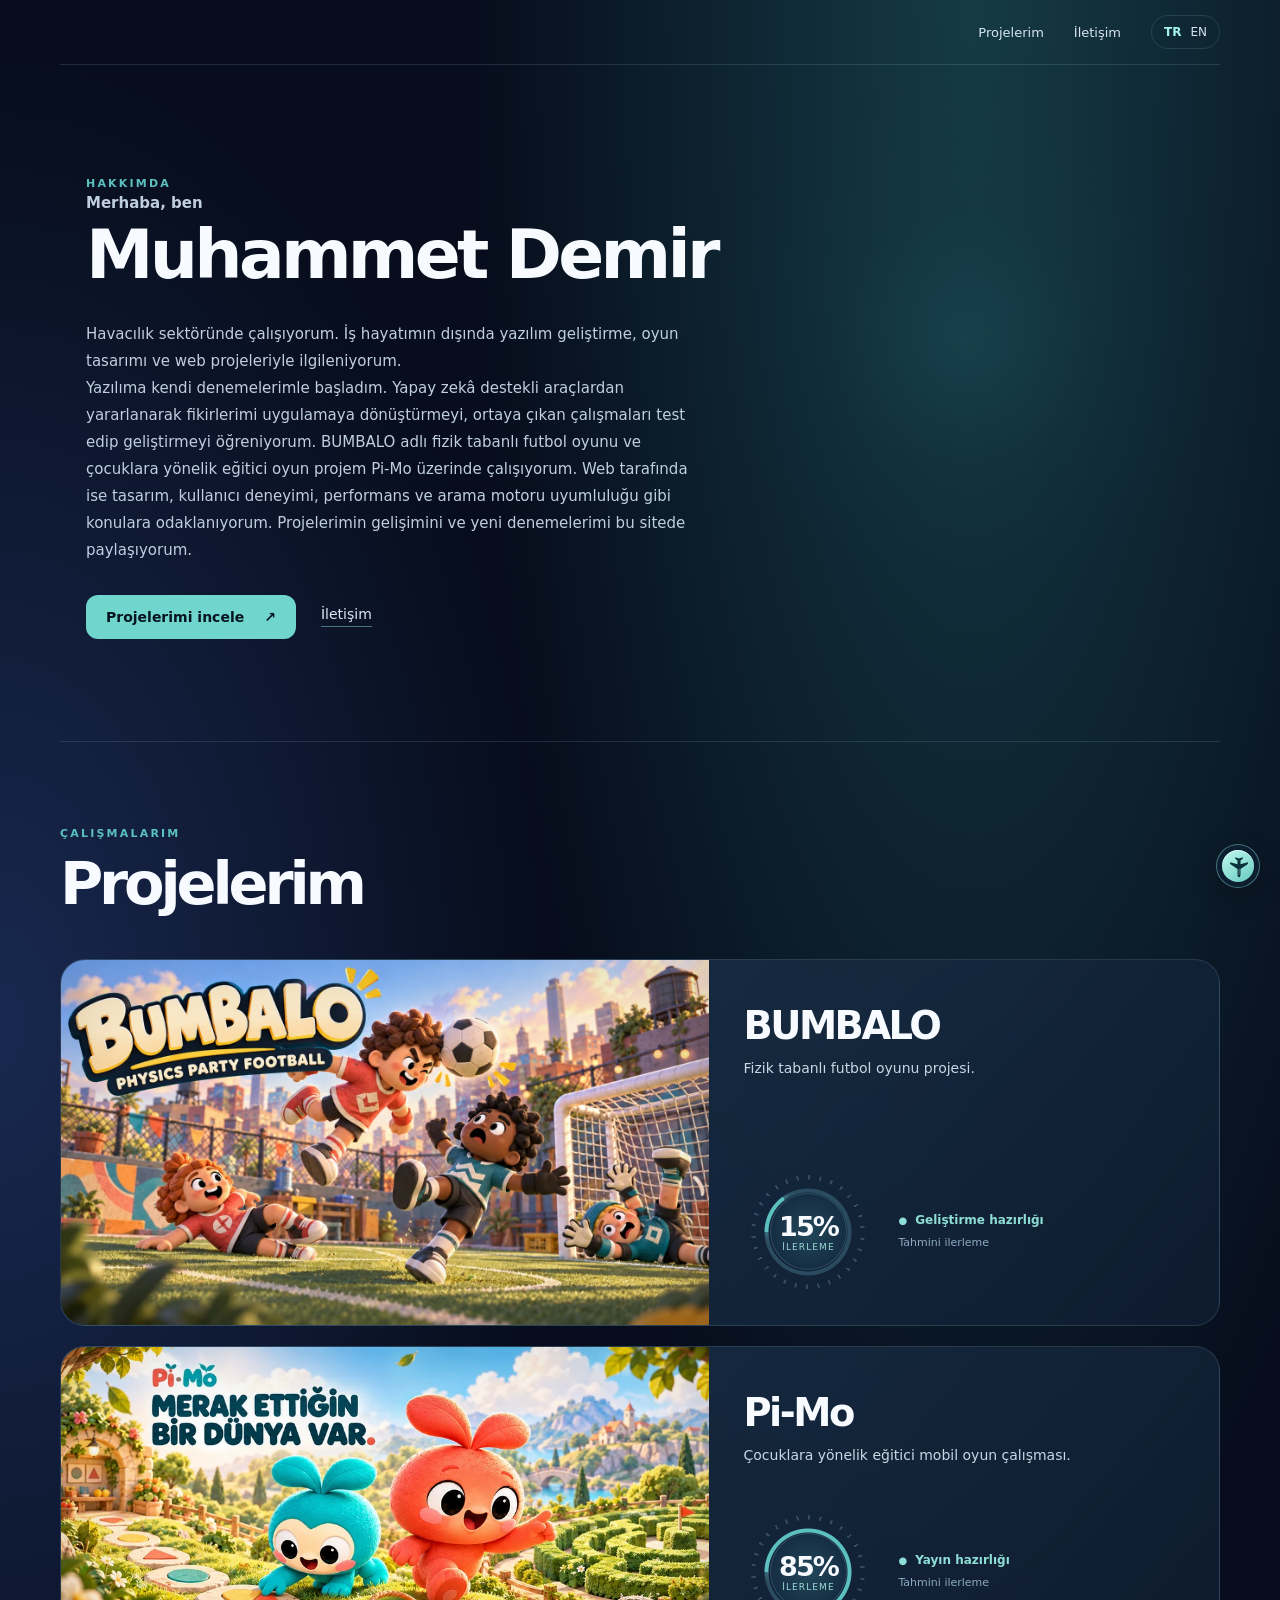
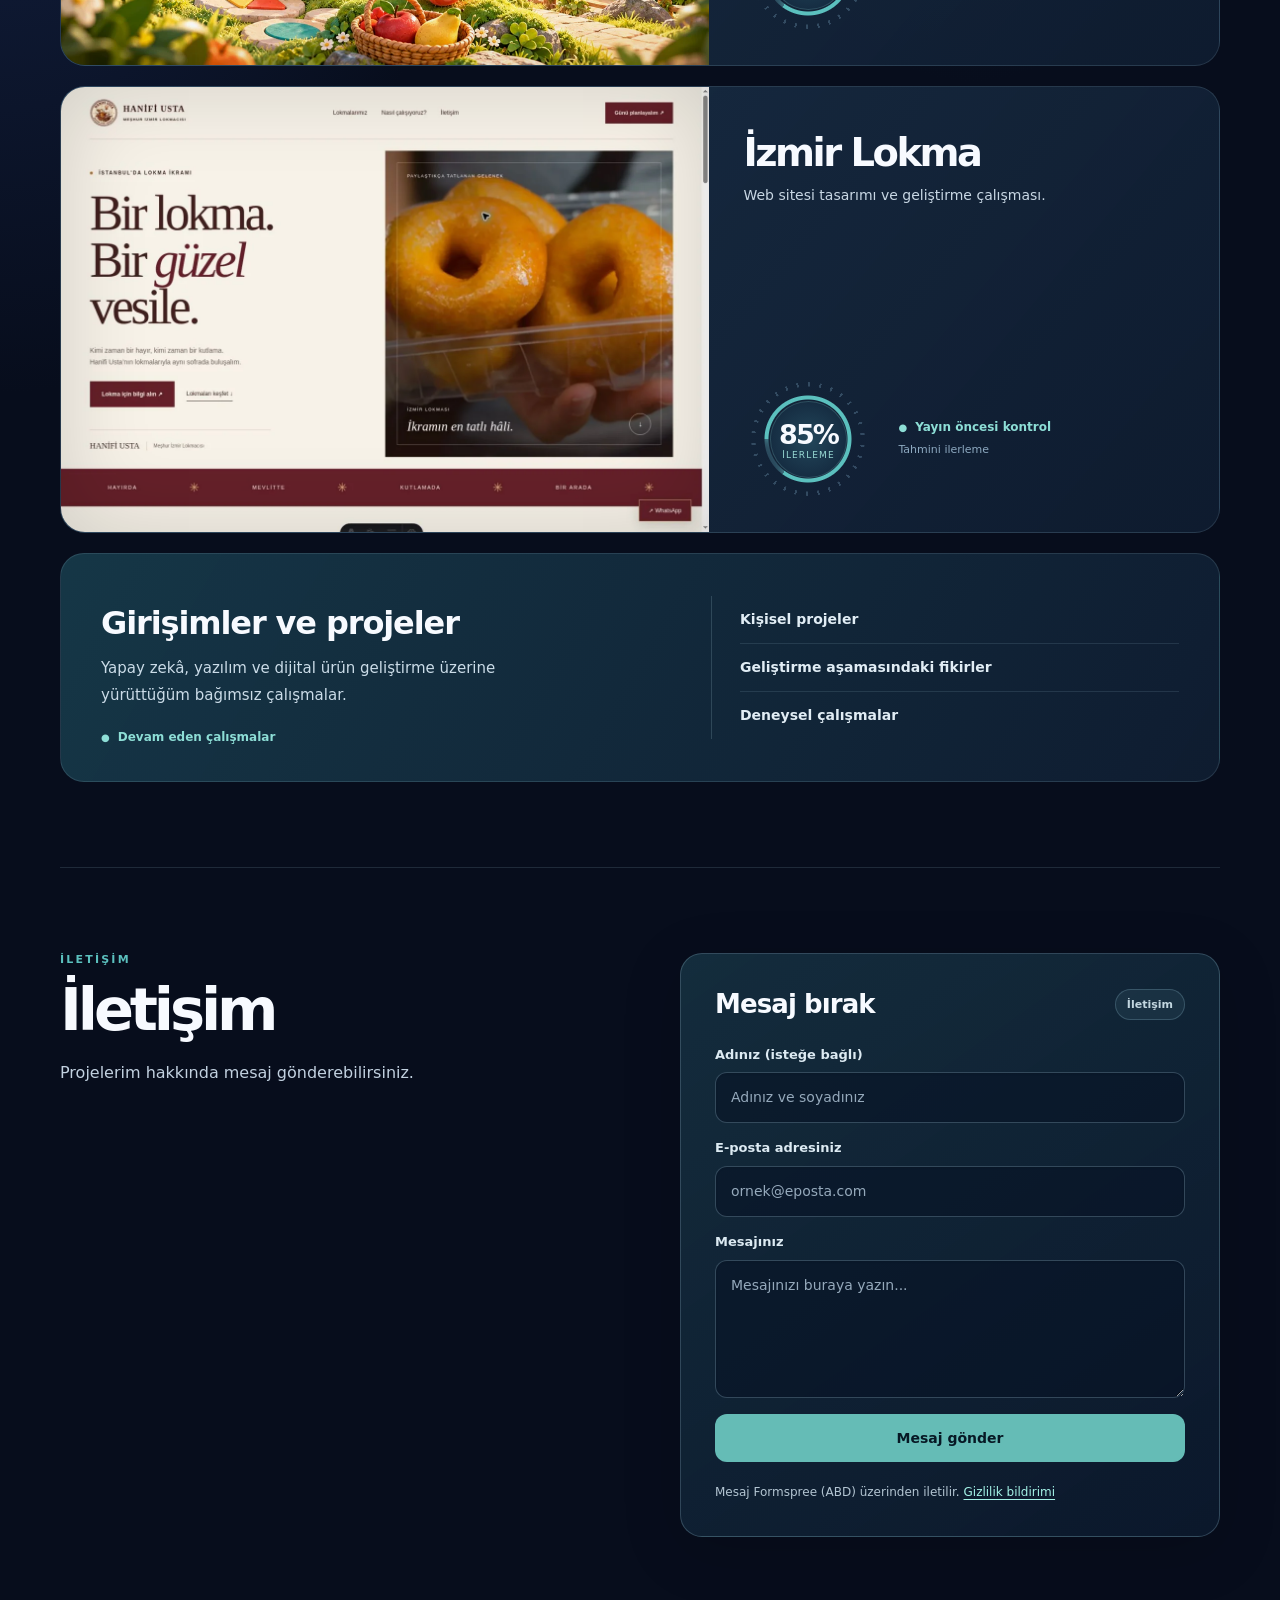
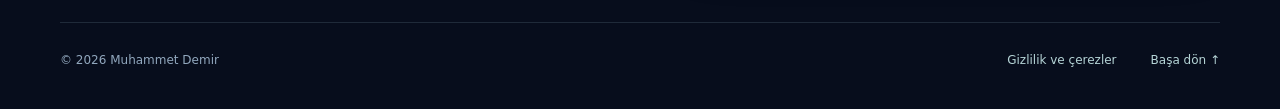
==== commit 23308da3: "Keep only compact downward airplane scroll icon" ====
--- a/index.html
+++ b/index.html
@@ -1,2 +1,2 @@
 <!DOCTYPE html>
-<html lang="tr"><head><meta charset="utf-8"/><meta http-equiv="Content-Security-Policy" content="default-src 'none'; base-uri 'self'; script-src 'self' 'sha256-Nsf1SW14jxwsDxtsSxbh1Syr5FXubOMHGNmWd++KHdQ='; style-src 'self' 'unsafe-inline'; img-src 'self' data:; font-src 'self'; connect-src 'none'; object-src 'none'; frame-src 'none'; form-action https://formspree.io; upgrade-insecure-requests"/><meta name="referrer" content="strict-origin-when-cross-origin"/><meta content="width=device-width, initial-scale=1" name="viewport"/><title>Muhammet Demir | Oyun ve Web Projeleri</title><meta content="Muhammet Demir’in kişisel sitesi. BUMBALO, Pi-Mo, web projeleri ve girişimcilik çalışmaları." name="description"/><meta content="index,follow,max-image-preview:large" name="robots"/><meta content="#070d1c" name="theme-color"/><meta content="website" property="og:type"/><meta content="Muhammet Demir | Oyun ve Web Projeleri" property="og:title"/><meta content="Muhammet Demir’in kişisel sitesi. BUMBALO, Pi-Mo, web projeleri ve girişimcilik çalışmaları." property="og:description"/><meta content="tr_TR" property="og:locale"/><link href="assets/site.css?v=20261106-downplane-v4" rel="stylesheet"/><link href="https://must7y.github.io/muhammetdemir/" hreflang="tr" rel="alternate"/><link href="https://must7y.github.io/muhammetdemir/en/" hreflang="en" rel="alternate"/><link href="https://must7y.github.io/muhammetdemir/" hreflang="x-default" rel="alternate"/><link href="https://must7y.github.io/muhammetdemir/" rel="canonical"/><meta content="https://must7y.github.io/muhammetdemir/" property="og:url"/><meta content="Muhammet Demir" property="og:site_name"/><meta content="https://must7y.github.io/muhammetdemir/assets/bumbalo.webp" property="og:image"/><meta content="summary_large_image" name="twitter:card"/><script type="application/ld+json">{"@context": "https://schema.org", "@type": "ProfilePage", "url": "https://must7y.github.io/muhammetdemir/", "inLanguage": "tr", "mainEntity": {"@type": "Person", "name": "Muhammet Demir", "description": "Muhammet Demir’in kişisel sitesi. BUMBALO, Pi-Mo, web projeleri ve girişimcilik çalışmaları."}}</script><script src="assets/site.js?v=20261106-glide-2" defer></script></head><body><a class="skip" href="#main">İçeriğe geç</a><header class="shell mast mast-right" style="display:flex;justify-content:flex-end;align-items:center"><nav style="display:flex;width:100%;justify-content:flex-end;align-items:center;margin-left:auto;text-align:right" aria-label="Ana menü" class="nav"><a href="#projects">Projelerim</a><a class="hide-mobile" href="#contact">İletişim</a><div aria-label="Language / Dil" class="langs"><a aria-current="page" data-lang="tr" href="./">TR</a><a data-lang="en" href="en/">EN</a></div></nav></header><main class="shell" id="main"><section class="hero hero-editorial" id="about"><div class="hero-content"><div class="eyebrow">HAKKIMDA</div><p class="hero-greeting">Merhaba, ben</p><h1 class="hero-name">Muhammet Demir</h1><p class="hero-body">Havacılık sektöründe çalışıyorum. İş hayatımın dışında yazılım geliştirme, oyun tasarımı ve web projeleriyle ilgileniyorum.</p><p class="hero-description">Yazılıma kendi denemelerimle başladım. Yapay zekâ destekli araçlardan yararlanarak fikirlerimi uygulamaya dönüştürmeyi, ortaya çıkan çalışmaları test edip geliştirmeyi öğreniyorum. BUMBALO adlı fizik tabanlı futbol oyunu ve çocuklara yönelik eğitici oyun projem Pi-Mo üzerinde çalışıyorum. Web tarafında ise tasarım, kullanıcı deneyimi, performans ve arama motoru uyumluluğu gibi konulara odaklanıyorum. Projelerimin gelişimini ve yeni denemelerimi bu sitede paylaşıyorum.</p><div class="hero-links"><a class="hero-button" href="#projects">Projelerimi incele <span aria-hidden="true">↗</span></a><a class="hero-text-link" href="#contact">İletişim</a></div></div></section><section class="section" id="projects"><div class="section-heading"><div><div class="eyebrow">ÇALIŞMALARIM</div><h2>Projelerim</h2></div></div><article class="project"><div class="project-media"><img alt="BUMBALO — proje tanıtım görseli" decoding="async" height="700" loading="lazy" src="assets/bumbalo.webp" width="1200"/></div><div class="project-info"><div><h3>BUMBALO</h3><p>Fizik tabanlı futbol oyunu projesi.</p></div><div class="radar-wrap"><div aria-label="BUMBALO: 15%, Tahmini ilerleme" class="radar" role="img" style="--v:15"><div aria-hidden="true" class="radar-inner"><strong>15%</strong><small>İLERLEME</small></div></div><div><div class="status">Geliştirme hazırlığı</div><div class="subnote">Tahmini ilerleme</div></div></div></div></article><article class="project"><div class="project-media"><img alt="Pi-Mo — proje tanıtım görseli" decoding="async" height="700" loading="lazy" src="assets/pimo.webp" width="1200"/></div><div class="project-info"><div><h3>Pi-Mo</h3><p>Çocuklara yönelik eğitici mobil oyun çalışması.</p></div><div class="radar-wrap"><div aria-label="Pi-Mo: 85%, Tahmini ilerleme" class="radar" role="img" style="--v:85"><div aria-hidden="true" class="radar-inner"><strong>85%</strong><small>İLERLEME</small></div></div><div><div class="status">Yayın hazırlığı</div><div class="subnote">Tahmini ilerleme</div></div></div></div></article><article class="project"><div class="project-media"><img alt="İzmir Lokma — proje tanıtım görseli" decoding="async" height="700" loading="lazy" src="assets/hanifi.webp" width="1200"/></div><div class="project-info"><div><h3>İzmir Lokma</h3><p>Web sitesi tasarımı ve geliştirme çalışması.</p></div><div class="radar-wrap"><div aria-label="İzmir Lokma: 85%, Tahmini ilerleme" class="radar" role="img" style="--v:85"><div aria-hidden="true" class="radar-inner"><strong>85%</strong><small>İLERLEME</small></div></div><div><div class="status">Yayın öncesi kontrol</div><div class="subnote">Tahmini ilerleme</div></div></div></div></article><article class="venture"><div class="venture-main"><h3>Girişimler ve projeler</h3><p>Yapay zekâ, yazılım ve dijital ürün geliştirme üzerine yürüttüğüm bağımsız çalışmalar.</p><span class="venture-status"><span class="status">Devam eden çalışmalar</span></span></div><div class="venture-topics" aria-label="Girişimcilik çalışma başlıkları"><div><span>Kişisel projeler</span></div><div><span>Geliştirme aşamasındaki fikirler</span></div><div><span>Deneysel çalışmalar</span></div></div></article></section><section class="section contact" id="contact"><div class="contact-intro"><div class="eyebrow">İLETİŞİM</div><h2>İletişim</h2><p>Projelerim hakkında mesaj gönderebilirsiniz.</p></div><div class="contact-form-panel"><div class="contact-form-heading"><h3>Mesaj bırak</h3><span class="form-state">İletişim</span></div><form class="contact-form" action="https://formspree.io/f/mljjvkgq" aria-describedby="form-message" method="post"><fieldset><label for="contact-name">Adınız (isteğe bağlı)<input id="contact-name" name="name" type="text" autocomplete="name" maxlength="90" placeholder="Adınız ve soyadınız"></label><label for="contact-email">E-posta adresiniz<input id="contact-email" name="email" type="email" autocomplete="email" maxlength="254" required placeholder="ornek@eposta.com"></label><label for="contact-message">Mesajınız<textarea id="contact-message" name="message" rows="5" minlength="10" maxlength="3000" required placeholder="Mesajınızı buraya yazın..."></textarea></label><div class="form-honeypot" aria-hidden="true"><label>Boş bırakın<input type="text" name="_gotcha" tabindex="-1" autocomplete="off"></label></div><button type="submit">Mesaj gönder</button></fieldset><p class="form-notice" id="form-message">Mesaj Formspree (ABD) üzerinden iletilir. <a href="gizlilik.html">Gizlilik bildirimi</a></p></form></div></section></main><a class="end-jump end-jump-plane" href="#page-bottom" aria-label="Sayfanın en altına in" title="Sayfanın en altına in"><span class="end-jump-aircraft" aria-hidden="true"><span class="end-jump-flight"><svg viewBox="0 0 64 64" width="29" height="29" focusable="false" aria-hidden="true"><g transform="rotate(180 32 32)"><path d="M32 5c-2.5 0-4 2.8-4 8v14L10.2 38.6C8.8 39.5 8 41 8 42.6v2L28 39.5v10L22 54v4l10-3 10 3v-4l-6-4.5v-10l20 5.1v-2c0-1.6-.8-3.1-2.2-4L36 27V13c0-5.2-1.5-8-4-8Z" fill="currentColor"/><path d="M32 12v14" stroke="#e9faf6" stroke-opacity=".56" stroke-width="1.8" stroke-linecap="round"/></g></svg></span></span><span class="end-jump-label" aria-hidden="true">EN ALTA İN</span><span class="end-jump-chevron" aria-hidden="true">↓</span></a><footer class="shell foot" id="page-bottom"><span>© 2026 Muhammet Demir</span><nav class="foot-links" aria-label="Alt bağlantılar"><a href="gizlilik.html">Gizlilik ve çerezler</a><a href="#main">Başa dön ↑</a></nav></footer></body></html>+<html lang="tr"><head><meta charset="utf-8"/><meta http-equiv="Content-Security-Policy" content="default-src 'none'; base-uri 'self'; script-src 'self' 'sha256-Nsf1SW14jxwsDxtsSxbh1Syr5FXubOMHGNmWd++KHdQ='; style-src 'self' 'unsafe-inline'; img-src 'self' data:; font-src 'self'; connect-src 'none'; object-src 'none'; frame-src 'none'; form-action https://formspree.io; upgrade-insecure-requests"/><meta name="referrer" content="strict-origin-when-cross-origin"/><meta content="width=device-width, initial-scale=1" name="viewport"/><title>Muhammet Demir | Oyun ve Web Projeleri</title><meta content="Muhammet Demir’in kişisel sitesi. BUMBALO, Pi-Mo, web projeleri ve girişimcilik çalışmaları." name="description"/><meta content="index,follow,max-image-preview:large" name="robots"/><meta content="#070d1c" name="theme-color"/><meta content="website" property="og:type"/><meta content="Muhammet Demir | Oyun ve Web Projeleri" property="og:title"/><meta content="Muhammet Demir’in kişisel sitesi. BUMBALO, Pi-Mo, web projeleri ve girişimcilik çalışmaları." property="og:description"/><meta content="tr_TR" property="og:locale"/><link href="assets/site.css?v=20261107-plane-icon-v5" rel="stylesheet"/><link href="https://must7y.github.io/muhammetdemir/" hreflang="tr" rel="alternate"/><link href="https://must7y.github.io/muhammetdemir/en/" hreflang="en" rel="alternate"/><link href="https://must7y.github.io/muhammetdemir/" hreflang="x-default" rel="alternate"/><link href="https://must7y.github.io/muhammetdemir/" rel="canonical"/><meta content="https://must7y.github.io/muhammetdemir/" property="og:url"/><meta content="Muhammet Demir" property="og:site_name"/><meta content="https://must7y.github.io/muhammetdemir/assets/bumbalo.webp" property="og:image"/><meta content="summary_large_image" name="twitter:card"/><script type="application/ld+json">{"@context": "https://schema.org", "@type": "ProfilePage", "url": "https://must7y.github.io/muhammetdemir/", "inLanguage": "tr", "mainEntity": {"@type": "Person", "name": "Muhammet Demir", "description": "Muhammet Demir’in kişisel sitesi. BUMBALO, Pi-Mo, web projeleri ve girişimcilik çalışmaları."}}</script><script src="assets/site.js?v=20261106-glide-2" defer></script></head><body><a class="skip" href="#main">İçeriğe geç</a><header class="shell mast mast-right" style="display:flex;justify-content:flex-end;align-items:center"><nav style="display:flex;width:100%;justify-content:flex-end;align-items:center;margin-left:auto;text-align:right" aria-label="Ana menü" class="nav"><a href="#projects">Projelerim</a><a class="hide-mobile" href="#contact">İletişim</a><div aria-label="Language / Dil" class="langs"><a aria-current="page" data-lang="tr" href="./">TR</a><a data-lang="en" href="en/">EN</a></div></nav></header><main class="shell" id="main"><section class="hero hero-editorial" id="about"><div class="hero-content"><div class="eyebrow">HAKKIMDA</div><p class="hero-greeting">Merhaba, ben</p><h1 class="hero-name">Muhammet Demir</h1><p class="hero-body">Havacılık sektöründe çalışıyorum. İş hayatımın dışında yazılım geliştirme, oyun tasarımı ve web projeleriyle ilgileniyorum.</p><p class="hero-description">Yazılıma kendi denemelerimle başladım. Yapay zekâ destekli araçlardan yararlanarak fikirlerimi uygulamaya dönüştürmeyi, ortaya çıkan çalışmaları test edip geliştirmeyi öğreniyorum. BUMBALO adlı fizik tabanlı futbol oyunu ve çocuklara yönelik eğitici oyun projem Pi-Mo üzerinde çalışıyorum. Web tarafında ise tasarım, kullanıcı deneyimi, performans ve arama motoru uyumluluğu gibi konulara odaklanıyorum. Projelerimin gelişimini ve yeni denemelerimi bu sitede paylaşıyorum.</p><div class="hero-links"><a class="hero-button" href="#projects">Projelerimi incele <span aria-hidden="true">↗</span></a><a class="hero-text-link" href="#contact">İletişim</a></div></div></section><section class="section" id="projects"><div class="section-heading"><div><div class="eyebrow">ÇALIŞMALARIM</div><h2>Projelerim</h2></div></div><article class="project"><div class="project-media"><img alt="BUMBALO — proje tanıtım görseli" decoding="async" height="700" loading="lazy" src="assets/bumbalo.webp" width="1200"/></div><div class="project-info"><div><h3>BUMBALO</h3><p>Fizik tabanlı futbol oyunu projesi.</p></div><div class="radar-wrap"><div aria-label="BUMBALO: 15%, Tahmini ilerleme" class="radar" role="img" style="--v:15"><div aria-hidden="true" class="radar-inner"><strong>15%</strong><small>İLERLEME</small></div></div><div><div class="status">Geliştirme hazırlığı</div><div class="subnote">Tahmini ilerleme</div></div></div></div></article><article class="project"><div class="project-media"><img alt="Pi-Mo — proje tanıtım görseli" decoding="async" height="700" loading="lazy" src="assets/pimo.webp" width="1200"/></div><div class="project-info"><div><h3>Pi-Mo</h3><p>Çocuklara yönelik eğitici mobil oyun çalışması.</p></div><div class="radar-wrap"><div aria-label="Pi-Mo: 85%, Tahmini ilerleme" class="radar" role="img" style="--v:85"><div aria-hidden="true" class="radar-inner"><strong>85%</strong><small>İLERLEME</small></div></div><div><div class="status">Yayın hazırlığı</div><div class="subnote">Tahmini ilerleme</div></div></div></div></article><article class="project"><div class="project-media"><img alt="İzmir Lokma — proje tanıtım görseli" decoding="async" height="700" loading="lazy" src="assets/hanifi.webp" width="1200"/></div><div class="project-info"><div><h3>İzmir Lokma</h3><p>Web sitesi tasarımı ve geliştirme çalışması.</p></div><div class="radar-wrap"><div aria-label="İzmir Lokma: 85%, Tahmini ilerleme" class="radar" role="img" style="--v:85"><div aria-hidden="true" class="radar-inner"><strong>85%</strong><small>İLERLEME</small></div></div><div><div class="status">Yayın öncesi kontrol</div><div class="subnote">Tahmini ilerleme</div></div></div></div></article><article class="venture"><div class="venture-main"><h3>Girişimler ve projeler</h3><p>Yapay zekâ, yazılım ve dijital ürün geliştirme üzerine yürüttüğüm bağımsız çalışmalar.</p><span class="venture-status"><span class="status">Devam eden çalışmalar</span></span></div><div class="venture-topics" aria-label="Girişimcilik çalışma başlıkları"><div><span>Kişisel projeler</span></div><div><span>Geliştirme aşamasındaki fikirler</span></div><div><span>Deneysel çalışmalar</span></div></div></article></section><section class="section contact" id="contact"><div class="contact-intro"><div class="eyebrow">İLETİŞİM</div><h2>İletişim</h2><p>Projelerim hakkında mesaj gönderebilirsiniz.</p></div><div class="contact-form-panel"><div class="contact-form-heading"><h3>Mesaj bırak</h3><span class="form-state">İletişim</span></div><form class="contact-form" action="https://formspree.io/f/mljjvkgq" aria-describedby="form-message" method="post"><fieldset><label for="contact-name">Adınız (isteğe bağlı)<input id="contact-name" name="name" type="text" autocomplete="name" maxlength="90" placeholder="Adınız ve soyadınız"></label><label for="contact-email">E-posta adresiniz<input id="contact-email" name="email" type="email" autocomplete="email" maxlength="254" required placeholder="ornek@eposta.com"></label><label for="contact-message">Mesajınız<textarea id="contact-message" name="message" rows="5" minlength="10" maxlength="3000" required placeholder="Mesajınızı buraya yazın..."></textarea></label><div class="form-honeypot" aria-hidden="true"><label>Boş bırakın<input type="text" name="_gotcha" tabindex="-1" autocomplete="off"></label></div><button type="submit">Mesaj gönder</button></fieldset><p class="form-notice" id="form-message">Mesaj Formspree (ABD) üzerinden iletilir. <a href="gizlilik.html">Gizlilik bildirimi</a></p></form></div></section></main><a class="end-jump end-jump-plane" href="#page-bottom" aria-label="Sayfanın en altına in" title="Sayfanın en altına in"><span class="end-jump-aircraft" aria-hidden="true"><span class="end-jump-flight"><svg viewBox="0 0 64 64" width="29" height="29" focusable="false" aria-hidden="true"><g transform="rotate(180 32 32)"><path d="M32 5c-2.5 0-4 2.8-4 8v14L10.2 38.6C8.8 39.5 8 41 8 42.6v2L28 39.5v10L22 54v4l10-3 10 3v-4l-6-4.5v-10l20 5.1v-2c0-1.6-.8-3.1-2.2-4L36 27V13c0-5.2-1.5-8-4-8Z" fill="currentColor"/><path d="M32 12v14" stroke="#e9faf6" stroke-opacity=".56" stroke-width="1.8" stroke-linecap="round"/></g></svg></span></span></a><footer class="shell foot" id="page-bottom"><span>© 2026 Muhammet Demir</span><nav class="foot-links" aria-label="Alt bağlantılar"><a href="gizlilik.html">Gizlilik ve çerezler</a><a href="#main">Başa dön ↑</a></nav></footer></body></html>
--- a/assets/site.css
+++ b/assets/site.css
@@ -119,28 +119,23 @@
 @media(max-width:820px){.contact{gap:28px}.contact-form-panel{padding:22px}}
 @media(prefers-reduced-motion:reduce){.contact-form-panel{transition:none}}
 
-/* Compact aviation scroll control: aircraft points down; label is still visible on mobile. */
-.end-jump{position:fixed;right:max(10px,calc((100vw - 1240px)/2));bottom:calc(13px + env(safe-area-inset-bottom,0px));z-index:30;display:inline-flex;align-items:center;gap:6px;padding:4px 7px 4px 4px;min-height:44px;border:1px solid rgba(144,226,219,.43);border-radius:100px;background:rgba(13,32,49,.96);color:#f0fbfb;box-shadow:0 7px 24px rgba(0,0,0,.29);backdrop-filter:blur(10px);-webkit-backdrop-filter:blur(10px);text-decoration:none;font:700 10px/1.1 system-ui,Arial,sans-serif;transition:border-color .24s,background .24s,box-shadow .24s}
+/* Minimal down-facing aircraft button; 44px touch target and accessible label. */
+.end-jump{position:fixed;right:max(10px,calc((100vw - 1240px)/2));bottom:calc(12px + env(safe-area-inset-bottom,0px));z-index:30;display:grid;place-items:center;width:44px;height:44px;padding:5px;border:1px solid rgba(144,226,219,.42);border-radius:50%;background:rgba(13,32,49,.96);color:#f0fbfb;box-shadow:0 7px 24px rgba(0,0,0,.28);backdrop-filter:blur(10px);-webkit-backdrop-filter:blur(10px);text-decoration:none;transition:border-color .24s,background .24s,box-shadow .24s}
 .end-jump:hover{background:rgba(24,68,78,.98);border-color:rgba(132,237,225,.85);box-shadow:0 8px 28px rgba(0,0,0,.31)}
 .end-jump:focus-visible{outline:3px solid #a4f3e7;outline-offset:4px}
-.end-jump-aircraft{position:relative;display:grid;place-items:center;width:32px;height:32px;flex:none;border-radius:50%;color:#08313b;background:linear-gradient(145deg,#c0faf1,#66c9be);box-shadow:inset 0 1px 0 rgba(255,255,255,.58)}
+.end-jump-aircraft{position:relative;display:grid;place-items:center;width:32px;height:32px;border-radius:50%;color:#08313b;background:linear-gradient(145deg,#c0faf1,#66c9be);box-shadow:inset 0 1px 0 rgba(255,255,255,.58)}
 .end-jump-flight{position:relative;display:grid;place-items:center;width:27px;height:27px;transform:translateY(0);will-change:transform;transition:transform .25s ease-out}
 .end-jump-flight svg{display:block;width:24px;height:24px;pointer-events:none}
 .end-jump-flight::before{content:"";position:absolute;bottom:calc(100% - 3px);left:calc(50% - 1px);height:14px;width:2px;background:linear-gradient(0deg,rgba(233,255,252,.95),transparent);opacity:0;transform:scaleY(.2);transform-origin:bottom center;pointer-events:none}
-.end-jump-label{display:inline-block;white-space:nowrap;font-size:10px;font-weight:800;letter-spacing:.04em;color:#e9faf6}
-.end-jump-chevron{display:grid;place-items:center;width:20px;height:24px;flex:none;border-radius:12px;background:rgba(130,222,214,.1);color:#a9f0e8;font-size:18px;font-weight:700;line-height:1;transition:transform .25s}
 .end-jump-plane:hover .end-jump-flight,.end-jump-plane:focus-visible .end-jump-flight{transform:translateY(3px)}
-.end-jump-plane:hover .end-jump-chevron,.end-jump-plane:focus-visible .end-jump-chevron{transform:translateY(2px)}
 .end-jump-plane.is-flying .end-jump-flight{animation:plane-cruise .75s ease-in-out both!important}
 .end-jump-plane.is-flying .end-jump-flight::before{animation:plane-contrail .75s ease-out both}
-.end-jump-plane.is-flying .end-jump-chevron{animation:down-hint .68s ease-in-out 1}
 .end-jump-plane.is-flying{pointer-events:none}
 #page-bottom{scroll-margin-top:0}
 @keyframes plane-cruise{0%,100%{transform:translateY(0)}40%{transform:translateY(5px)}75%{transform:translateY(7px)}}
 @keyframes plane-contrail{0%{opacity:0;transform:scaleY(.1)}40%{opacity:.65;transform:scaleY(.85)}75%{opacity:.6;transform:scaleY(1)}100%{opacity:0;transform:scaleY(1)}}
-@keyframes down-hint{0%,100%{transform:translateY(0)}45%{transform:translateY(4px)}}
-@media(max-width:620px){.end-jump{right:10px;bottom:calc(11px + env(safe-area-inset-bottom,0px));padding:4px 6px 4px 4px;gap:5px;min-height:44px}.end-jump-aircraft{width:32px;height:32px}.end-jump-label{display:inline-block;font-size:9px;letter-spacing:.03em}.end-jump-chevron{width:19px;height:23px;font-size:17px}}
-@media(prefers-reduced-motion:reduce){html{scroll-behavior:auto!important}.end-jump,.end-jump-flight,.end-jump-chevron{transition:none!important}.end-jump-flight,.end-jump-chevron,.end-jump-flight::before{animation:none!important}.end-jump-plane:hover .end-jump-flight,.end-jump-plane:focus-visible .end-jump-flight,.end-jump-plane:hover .end-jump-chevron,.end-jump-plane:focus-visible .end-jump-chevron{transform:none!important}}
+@media(max-width:620px){.end-jump{right:10px;bottom:calc(11px + env(safe-area-inset-bottom,0px));width:44px;height:44px}}
+@media(prefers-reduced-motion:reduce){html{scroll-behavior:auto!important}.end-jump,.end-jump-flight{transition:none!important}.end-jump-flight,.end-jump-flight::before{animation:none!important}.end-jump-plane:hover .end-jump-flight,.end-jump-plane:focus-visible .end-jump-flight{transform:none!important}}
 
 /* Remove unused number-column indentation from the unnumbered venture list. */
 .venture-topics>div{grid-template-columns:minmax(0,1fr);gap:0}
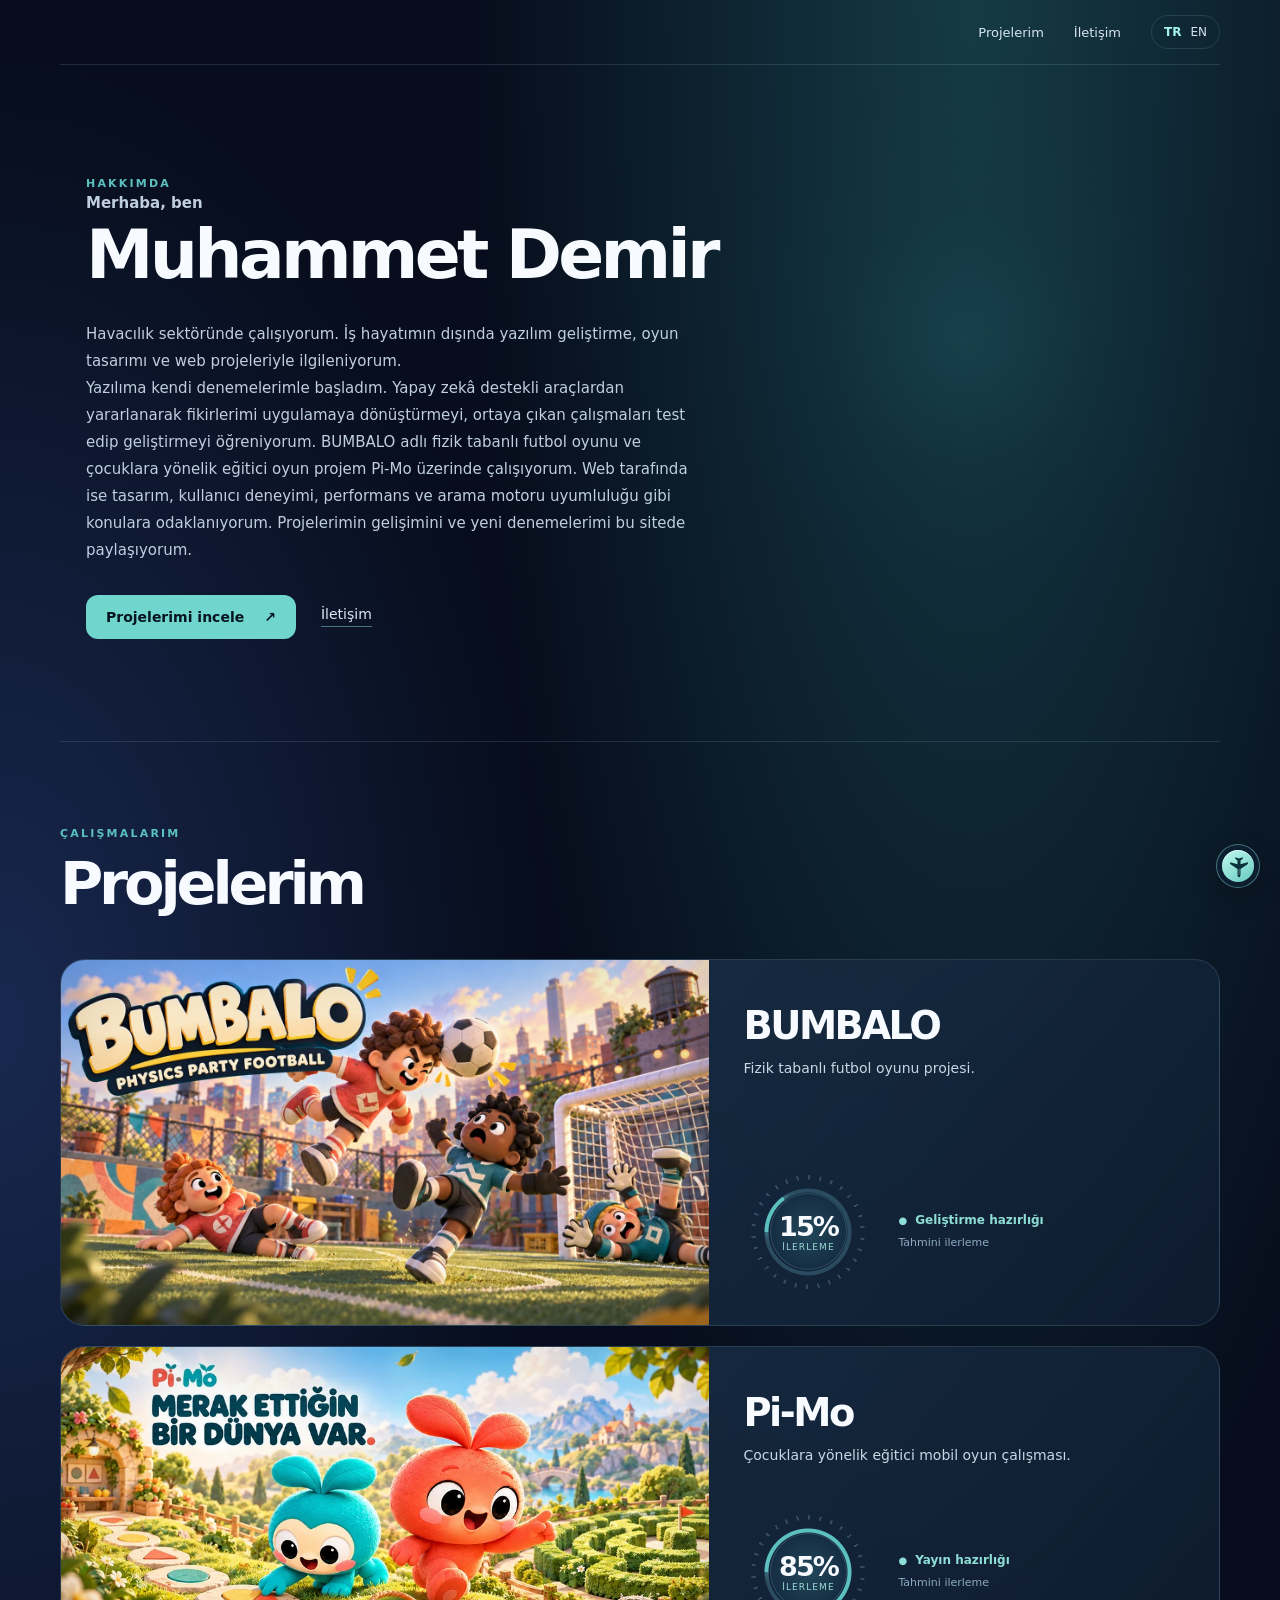
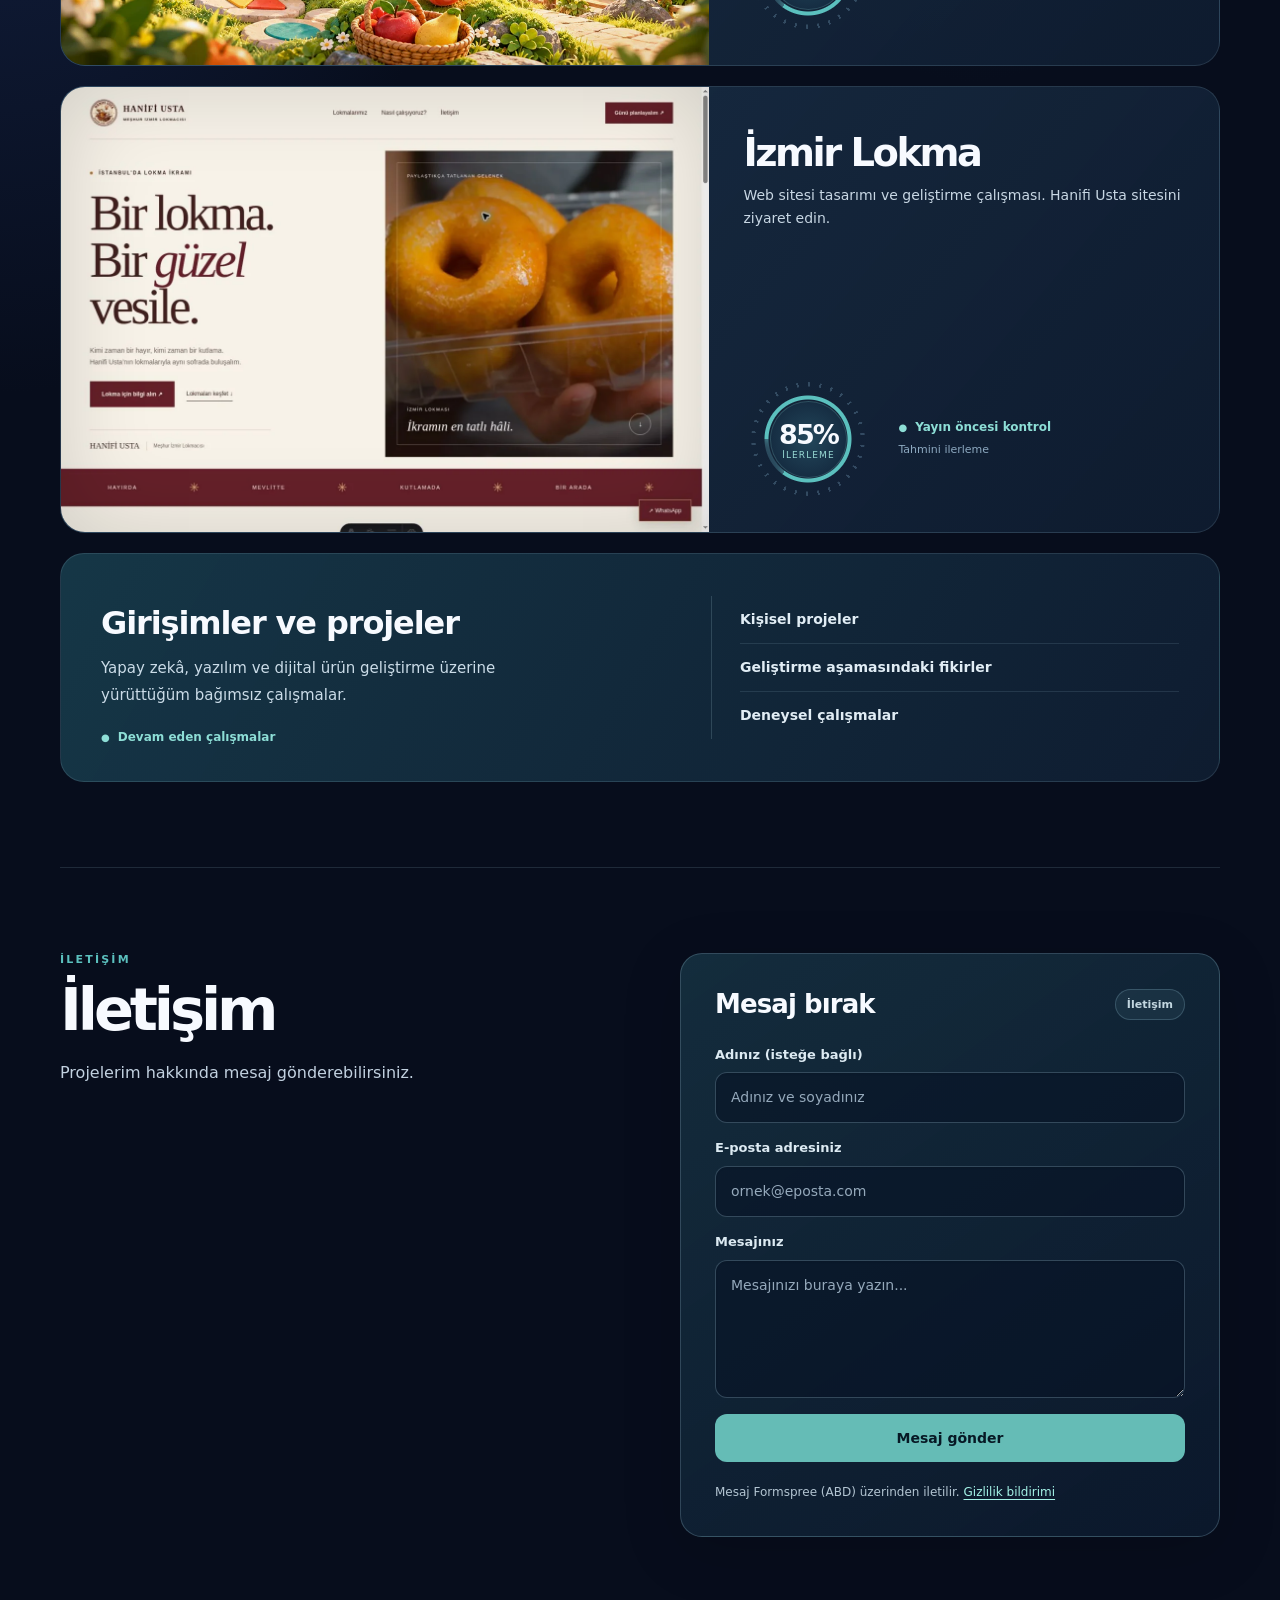
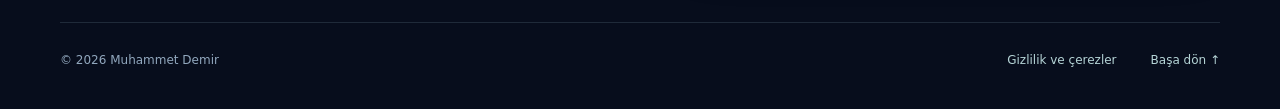
==== commit 32a26d42: "Link the existing Izmir Lokma project to its published website" ====
--- a/index.html
+++ b/index.html
@@ -1,2 +1,2 @@
 <!DOCTYPE html>
-<html lang="tr"><head><meta charset="utf-8"/><meta http-equiv="Content-Security-Policy" content="default-src 'none'; base-uri 'self'; script-src 'self' 'sha256-Nsf1SW14jxwsDxtsSxbh1Syr5FXubOMHGNmWd++KHdQ='; style-src 'self' 'unsafe-inline'; img-src 'self' data:; font-src 'self'; connect-src 'none'; object-src 'none'; frame-src 'none'; form-action https://formspree.io; upgrade-insecure-requests"/><meta name="referrer" content="strict-origin-when-cross-origin"/><meta content="width=device-width, initial-scale=1" name="viewport"/><title>Muhammet Demir | Oyun ve Web Projeleri</title><meta content="Muhammet Demir’in kişisel sitesi. BUMBALO, Pi-Mo, web projeleri ve girişimcilik çalışmaları." name="description"/><meta content="index,follow,max-image-preview:large" name="robots"/><meta content="#070d1c" name="theme-color"/><meta content="website" property="og:type"/><meta content="Muhammet Demir | Oyun ve Web Projeleri" property="og:title"/><meta content="Muhammet Demir’in kişisel sitesi. BUMBALO, Pi-Mo, web projeleri ve girişimcilik çalışmaları." property="og:description"/><meta content="tr_TR" property="og:locale"/><link href="assets/site.css?v=20261107-plane-icon-v5" rel="stylesheet"/><link href="https://must7y.github.io/muhammetdemir/" hreflang="tr" rel="alternate"/><link href="https://must7y.github.io/muhammetdemir/en/" hreflang="en" rel="alternate"/><link href="https://must7y.github.io/muhammetdemir/" hreflang="x-default" rel="alternate"/><link href="https://must7y.github.io/muhammetdemir/" rel="canonical"/><meta content="https://must7y.github.io/muhammetdemir/" property="og:url"/><meta content="Muhammet Demir" property="og:site_name"/><meta content="https://must7y.github.io/muhammetdemir/assets/bumbalo.webp" property="og:image"/><meta content="summary_large_image" name="twitter:card"/><script type="application/ld+json">{"@context": "https://schema.org", "@type": "ProfilePage", "url": "https://must7y.github.io/muhammetdemir/", "inLanguage": "tr", "mainEntity": {"@type": "Person", "name": "Muhammet Demir", "description": "Muhammet Demir’in kişisel sitesi. BUMBALO, Pi-Mo, web projeleri ve girişimcilik çalışmaları."}}</script><script src="assets/site.js?v=20261106-glide-2" defer></script></head><body><a class="skip" href="#main">İçeriğe geç</a><header class="shell mast mast-right" style="display:flex;justify-content:flex-end;align-items:center"><nav style="display:flex;width:100%;justify-content:flex-end;align-items:center;margin-left:auto;text-align:right" aria-label="Ana menü" class="nav"><a href="#projects">Projelerim</a><a class="hide-mobile" href="#contact">İletişim</a><div aria-label="Language / Dil" class="langs"><a aria-current="page" data-lang="tr" href="./">TR</a><a data-lang="en" href="en/">EN</a></div></nav></header><main class="shell" id="main"><section class="hero hero-editorial" id="about"><div class="hero-content"><div class="eyebrow">HAKKIMDA</div><p class="hero-greeting">Merhaba, ben</p><h1 class="hero-name">Muhammet Demir</h1><p class="hero-body">Havacılık sektöründe çalışıyorum. İş hayatımın dışında yazılım geliştirme, oyun tasarımı ve web projeleriyle ilgileniyorum.</p><p class="hero-description">Yazılıma kendi denemelerimle başladım. Yapay zekâ destekli araçlardan yararlanarak fikirlerimi uygulamaya dönüştürmeyi, ortaya çıkan çalışmaları test edip geliştirmeyi öğreniyorum. BUMBALO adlı fizik tabanlı futbol oyunu ve çocuklara yönelik eğitici oyun projem Pi-Mo üzerinde çalışıyorum. Web tarafında ise tasarım, kullanıcı deneyimi, performans ve arama motoru uyumluluğu gibi konulara odaklanıyorum. Projelerimin gelişimini ve yeni denemelerimi bu sitede paylaşıyorum.</p><div class="hero-links"><a class="hero-button" href="#projects">Projelerimi incele <span aria-hidden="true">↗</span></a><a class="hero-text-link" href="#contact">İletişim</a></div></div></section><section class="section" id="projects"><div class="section-heading"><div><div class="eyebrow">ÇALIŞMALARIM</div><h2>Projelerim</h2></div></div><article class="project"><div class="project-media"><img alt="BUMBALO — proje tanıtım görseli" decoding="async" height="700" loading="lazy" src="assets/bumbalo.webp" width="1200"/></div><div class="project-info"><div><h3>BUMBALO</h3><p>Fizik tabanlı futbol oyunu projesi.</p></div><div class="radar-wrap"><div aria-label="BUMBALO: 15%, Tahmini ilerleme" class="radar" role="img" style="--v:15"><div aria-hidden="true" class="radar-inner"><strong>15%</strong><small>İLERLEME</small></div></div><div><div class="status">Geliştirme hazırlığı</div><div class="subnote">Tahmini ilerleme</div></div></div></div></article><article class="project"><div class="project-media"><img alt="Pi-Mo — proje tanıtım görseli" decoding="async" height="700" loading="lazy" src="assets/pimo.webp" width="1200"/></div><div class="project-info"><div><h3>Pi-Mo</h3><p>Çocuklara yönelik eğitici mobil oyun çalışması.</p></div><div class="radar-wrap"><div aria-label="Pi-Mo: 85%, Tahmini ilerleme" class="radar" role="img" style="--v:85"><div aria-hidden="true" class="radar-inner"><strong>85%</strong><small>İLERLEME</small></div></div><div><div class="status">Yayın hazırlığı</div><div class="subnote">Tahmini ilerleme</div></div></div></div></article><article class="project"><div class="project-media"><img alt="İzmir Lokma — proje tanıtım görseli" decoding="async" height="700" loading="lazy" src="assets/hanifi.webp" width="1200"/></div><div class="project-info"><div><h3>İzmir Lokma</h3><p>Web sitesi tasarımı ve geliştirme çalışması.</p></div><div class="radar-wrap"><div aria-label="İzmir Lokma: 85%, Tahmini ilerleme" class="radar" role="img" style="--v:85"><div aria-hidden="true" class="radar-inner"><strong>85%</strong><small>İLERLEME</small></div></div><div><div class="status">Yayın öncesi kontrol</div><div class="subnote">Tahmini ilerleme</div></div></div></div></article><article class="venture"><div class="venture-main"><h3>Girişimler ve projeler</h3><p>Yapay zekâ, yazılım ve dijital ürün geliştirme üzerine yürüttüğüm bağımsız çalışmalar.</p><span class="venture-status"><span class="status">Devam eden çalışmalar</span></span></div><div class="venture-topics" aria-label="Girişimcilik çalışma başlıkları"><div><span>Kişisel projeler</span></div><div><span>Geliştirme aşamasındaki fikirler</span></div><div><span>Deneysel çalışmalar</span></div></div></article></section><section class="section contact" id="contact"><div class="contact-intro"><div class="eyebrow">İLETİŞİM</div><h2>İletişim</h2><p>Projelerim hakkında mesaj gönderebilirsiniz.</p></div><div class="contact-form-panel"><div class="contact-form-heading"><h3>Mesaj bırak</h3><span class="form-state">İletişim</span></div><form class="contact-form" action="https://formspree.io/f/mljjvkgq" aria-describedby="form-message" method="post"><fieldset><label for="contact-name">Adınız (isteğe bağlı)<input id="contact-name" name="name" type="text" autocomplete="name" maxlength="90" placeholder="Adınız ve soyadınız"></label><label for="contact-email">E-posta adresiniz<input id="contact-email" name="email" type="email" autocomplete="email" maxlength="254" required placeholder="ornek@eposta.com"></label><label for="contact-message">Mesajınız<textarea id="contact-message" name="message" rows="5" minlength="10" maxlength="3000" required placeholder="Mesajınızı buraya yazın..."></textarea></label><div class="form-honeypot" aria-hidden="true"><label>Boş bırakın<input type="text" name="_gotcha" tabindex="-1" autocomplete="off"></label></div><button type="submit">Mesaj gönder</button></fieldset><p class="form-notice" id="form-message">Mesaj Formspree (ABD) üzerinden iletilir. <a href="gizlilik.html">Gizlilik bildirimi</a></p></form></div></section></main><a class="end-jump end-jump-plane" href="#page-bottom" aria-label="Sayfanın en altına in" title="Sayfanın en altına in"><span class="end-jump-aircraft" aria-hidden="true"><span class="end-jump-flight"><svg viewBox="0 0 64 64" width="29" height="29" focusable="false" aria-hidden="true"><g transform="rotate(180 32 32)"><path d="M32 5c-2.5 0-4 2.8-4 8v14L10.2 38.6C8.8 39.5 8 41 8 42.6v2L28 39.5v10L22 54v4l10-3 10 3v-4l-6-4.5v-10l20 5.1v-2c0-1.6-.8-3.1-2.2-4L36 27V13c0-5.2-1.5-8-4-8Z" fill="currentColor"/><path d="M32 12v14" stroke="#e9faf6" stroke-opacity=".56" stroke-width="1.8" stroke-linecap="round"/></g></svg></span></span></a><footer class="shell foot" id="page-bottom"><span>© 2026 Muhammet Demir</span><nav class="foot-links" aria-label="Alt bağlantılar"><a href="gizlilik.html">Gizlilik ve çerezler</a><a href="#main">Başa dön ↑</a></nav></footer></body></html>+<html lang="tr"><head><meta name="google-site-verification" content="nmMVAk7A7BD8lqcyVUnnqpz1jC1KWAVs4eX_DU7HGqM"/><meta charset="utf-8"/><meta http-equiv="Content-Security-Policy" content="default-src 'none'; base-uri 'self'; script-src 'self' 'sha256-Nsf1SW14jxwsDxtsSxbh1Syr5FXubOMHGNmWd++KHdQ='; style-src 'self' 'unsafe-inline'; img-src 'self' data:; font-src 'self'; connect-src 'none'; object-src 'none'; frame-src 'none'; form-action https://formspree.io; upgrade-insecure-requests"/><meta name="referrer" content="strict-origin-when-cross-origin"/><meta content="width=device-width, initial-scale=1" name="viewport"/><title>Muhammet Demir | Oyun ve Web Projeleri</title><meta content="Muhammet Demir’in kişisel sitesi. BUMBALO, Pi-Mo, web projeleri ve girişimcilik çalışmaları." name="description"/><meta content="index,follow,max-image-preview:large" name="robots"/><meta content="#070d1c" name="theme-color"/><meta content="website" property="og:type"/><meta content="Muhammet Demir | Oyun ve Web Projeleri" property="og:title"/><meta content="Muhammet Demir’in kişisel sitesi. BUMBALO, Pi-Mo, web projeleri ve girişimcilik çalışmaları." property="og:description"/><meta content="tr_TR" property="og:locale"/><link href="assets/site.css?v=20261107-aircraft-two-way-v6" rel="stylesheet"/><link href="https://must7y.github.io/muhammetdemir/" hreflang="tr" rel="alternate"/><link href="https://must7y.github.io/muhammetdemir/en/" hreflang="en" rel="alternate"/><link href="https://must7y.github.io/muhammetdemir/" hreflang="x-default" rel="alternate"/><link href="https://must7y.github.io/muhammetdemir/" rel="canonical"/><meta content="https://must7y.github.io/muhammetdemir/" property="og:url"/><meta content="Muhammet Demir" property="og:site_name"/><meta content="https://must7y.github.io/muhammetdemir/assets/bumbalo.webp" property="og:image"/><meta content="summary_large_image" name="twitter:card"/><script type="application/ld+json">{"@context": "https://schema.org", "@type": "ProfilePage", "url": "https://must7y.github.io/muhammetdemir/", "inLanguage": "tr", "mainEntity": {"@type": "Person", "name": "Muhammet Demir", "description": "Muhammet Demir’in kişisel sitesi. BUMBALO, Pi-Mo, web projeleri ve girişimcilik çalışmaları."}}</script><script src="assets/site.js?v=20261107-aircraft-two-way-v6" defer></script></head><body><a class="skip" href="#main">İçeriğe geç</a><header class="shell mast mast-right" style="display:flex;justify-content:flex-end;align-items:center"><nav style="display:flex;width:100%;justify-content:flex-end;align-items:center;margin-left:auto;text-align:right" aria-label="Ana menü" class="nav"><a href="#projects">Projelerim</a><a class="hide-mobile" href="#contact">İletişim</a><div aria-label="Language / Dil" class="langs"><a aria-current="page" data-lang="tr" href="./">TR</a><a data-lang="en" href="en/">EN</a></div></nav></header><main class="shell" id="main"><section class="hero hero-editorial" id="about"><div class="hero-content"><div class="eyebrow">HAKKIMDA</div><p class="hero-greeting">Merhaba, ben</p><h1 class="hero-name">Muhammet Demir</h1><p class="hero-body">Havacılık sektöründe çalışıyorum. İş hayatımın dışında yazılım geliştirme, oyun tasarımı ve web projeleriyle ilgileniyorum.</p><p class="hero-description">Yazılıma kendi denemelerimle başladım. Yapay zekâ destekli araçlardan yararlanarak fikirlerimi uygulamaya dönüştürmeyi, ortaya çıkan çalışmaları test edip geliştirmeyi öğreniyorum. BUMBALO adlı fizik tabanlı futbol oyunu ve çocuklara yönelik eğitici oyun projem Pi-Mo üzerinde çalışıyorum. Web tarafında ise tasarım, kullanıcı deneyimi, performans ve arama motoru uyumluluğu gibi konulara odaklanıyorum. Projelerimin gelişimini ve yeni denemelerimi bu sitede paylaşıyorum.</p><div class="hero-links"><a class="hero-button" href="#projects">Projelerimi incele <span aria-hidden="true">↗</span></a><a class="hero-text-link" href="#contact">İletişim</a></div></div></section><section class="section" id="projects"><div class="section-heading"><div><div class="eyebrow">ÇALIŞMALARIM</div><h2>Projelerim</h2></div></div><article class="project"><div class="project-media"><img alt="BUMBALO — proje tanıtım görseli" decoding="async" height="700" loading="lazy" src="assets/bumbalo.webp" width="1200"/></div><div class="project-info"><div><h3>BUMBALO</h3><p>Fizik tabanlı futbol oyunu projesi.</p></div><div class="radar-wrap"><div aria-label="BUMBALO: 15%, Tahmini ilerleme" class="radar" role="img" style="--v:15"><div aria-hidden="true" class="radar-inner"><strong>15%</strong><small>İLERLEME</small></div></div><div><div class="status">Geliştirme hazırlığı</div><div class="subnote">Tahmini ilerleme</div></div></div></div></article><article class="project"><div class="project-media"><img alt="Pi-Mo — proje tanıtım görseli" decoding="async" height="700" loading="lazy" src="assets/pimo.webp" width="1200"/></div><div class="project-info"><div><h3>Pi-Mo</h3><p>Çocuklara yönelik eğitici mobil oyun çalışması.</p></div><div class="radar-wrap"><div aria-label="Pi-Mo: 85%, Tahmini ilerleme" class="radar" role="img" style="--v:85"><div aria-hidden="true" class="radar-inner"><strong>85%</strong><small>İLERLEME</small></div></div><div><div class="status">Yayın hazırlığı</div><div class="subnote">Tahmini ilerleme</div></div></div></div></article><article class="project"><div class="project-media"><img alt="İzmir Lokma — proje tanıtım görseli" decoding="async" height="700" loading="lazy" src="assets/hanifi.webp" width="1200"/></div><div class="project-info"><div><h3>İzmir Lokma</h3><p>Web sitesi tasarımı ve geliştirme çalışması. <a href="https://izmirlokmasi.com/">Hanifi Usta sitesini ziyaret edin</a>.</p></div><div class="radar-wrap"><div aria-label="İzmir Lokma: 85%, Tahmini ilerleme" class="radar" role="img" style="--v:85"><div aria-hidden="true" class="radar-inner"><strong>85%</strong><small>İLERLEME</small></div></div><div><div class="status">Yayın öncesi kontrol</div><div class="subnote">Tahmini ilerleme</div></div></div></div></article><article class="venture"><div class="venture-main"><h3>Girişimler ve projeler</h3><p>Yapay zekâ, yazılım ve dijital ürün geliştirme üzerine yürüttüğüm bağımsız çalışmalar.</p><span class="venture-status"><span class="status">Devam eden çalışmalar</span></span></div><div class="venture-topics" aria-label="Girişimcilik çalışma başlıkları"><div><span>Kişisel projeler</span></div><div><span>Geliştirme aşamasındaki fikirler</span></div><div><span>Deneysel çalışmalar</span></div></div></article></section><section class="section contact" id="contact"><div class="contact-intro"><div class="eyebrow">İLETİŞİM</div><h2>İletişim</h2><p>Projelerim hakkında mesaj gönderebilirsiniz.</p></div><div class="contact-form-panel"><div class="contact-form-heading"><h3>Mesaj bırak</h3><span class="form-state">İletişim</span></div><form class="contact-form" action="https://formspree.io/f/mljjvkgq" aria-describedby="form-message" method="post"><fieldset><label for="contact-name">Adınız (isteğe bağlı)<input id="contact-name" name="name" type="text" autocomplete="name" maxlength="90" placeholder="Adınız ve soyadınız"></label><label for="contact-email">E-posta adresiniz<input id="contact-email" name="email" type="email" autocomplete="email" maxlength="254" required placeholder="ornek@eposta.com"></label><label for="contact-message">Mesajınız<textarea id="contact-message" name="message" rows="5" minlength="10" maxlength="3000" required placeholder="Mesajınızı buraya yazın..."></textarea></label><div class="form-honeypot" aria-hidden="true"><label>Boş bırakın<input type="text" name="_gotcha" tabindex="-1" autocomplete="off"></label></div><button type="submit">Mesaj gönder</button></fieldset><p class="form-notice" id="form-message">Mesaj Formspree (ABD) üzerinden iletilir. <a href="gizlilik.html">Gizlilik bildirimi</a></p></form></div></section></main><a class="end-jump end-jump-plane" href="#page-bottom" aria-label="Sayfanın en altına in" title="Sayfanın en altına in"><span class="end-jump-aircraft" aria-hidden="true"><span class="end-jump-flight"><svg viewBox="0 0 64 64" width="29" height="29" focusable="false" aria-hidden="true"><g transform="rotate(180 32 32)"><path d="M32 5c-2.5 0-4 2.8-4 8v14L10.2 38.6C8.8 39.5 8 41 8 42.6v2L28 39.5v10L22 54v4l10-3 10 3v-4l-6-4.5v-10l20 5.1v-2c0-1.6-.8-3.1-2.2-4L36 27V13c0-5.2-1.5-8-4-8Z" fill="currentColor"/><path d="M32 12v14" stroke="#e9faf6" stroke-opacity=".56" stroke-width="1.8" stroke-linecap="round"/></g></svg></span></span></a><footer class="shell foot" id="page-bottom"><span>© 2026 Muhammet Demir</span><nav class="foot-links" aria-label="Alt bağlantılar"><a href="gizlilik.html">Gizlilik ve çerezler</a><a href="#main">Başa dön ↑</a></nav></footer></body></html>
--- a/assets/site.css
+++ b/assets/site.css
@@ -119,23 +119,23 @@
 @media(max-width:820px){.contact{gap:28px}.contact-form-panel{padding:22px}}
 @media(prefers-reduced-motion:reduce){.contact-form-panel{transition:none}}
 
-/* Minimal down-facing aircraft button; 44px touch target and accessible label. */
+/* Two-way airplane scroll: airplane stays inside the circular viewport. */
 .end-jump{position:fixed;right:max(10px,calc((100vw - 1240px)/2));bottom:calc(12px + env(safe-area-inset-bottom,0px));z-index:30;display:grid;place-items:center;width:44px;height:44px;padding:5px;border:1px solid rgba(144,226,219,.42);border-radius:50%;background:rgba(13,32,49,.96);color:#f0fbfb;box-shadow:0 7px 24px rgba(0,0,0,.28);backdrop-filter:blur(10px);-webkit-backdrop-filter:blur(10px);text-decoration:none;transition:border-color .24s,background .24s,box-shadow .24s}
 .end-jump:hover{background:rgba(24,68,78,.98);border-color:rgba(132,237,225,.85);box-shadow:0 8px 28px rgba(0,0,0,.31)}
 .end-jump:focus-visible{outline:3px solid #a4f3e7;outline-offset:4px}
-.end-jump-aircraft{position:relative;display:grid;place-items:center;width:32px;height:32px;border-radius:50%;color:#08313b;background:linear-gradient(145deg,#c0faf1,#66c9be);box-shadow:inset 0 1px 0 rgba(255,255,255,.58)}
-.end-jump-flight{position:relative;display:grid;place-items:center;width:27px;height:27px;transform:translateY(0);will-change:transform;transition:transform .25s ease-out}
+.end-jump-aircraft{position:relative;display:grid;place-items:center;width:32px;height:32px;flex:none;overflow:hidden;border-radius:50%;color:#08313b;background:linear-gradient(145deg,#c0faf1,#66c9be);box-shadow:inset 0 1px 0 rgba(255,255,255,.58)}
+.end-jump-flight{position:relative;display:grid;place-items:center;width:27px;height:27px;transform:translateY(0);will-change:transform,opacity;transition:transform .22s ease-out}
 .end-jump-flight svg{display:block;width:24px;height:24px;pointer-events:none}
-.end-jump-flight::before{content:"";position:absolute;bottom:calc(100% - 3px);left:calc(50% - 1px);height:14px;width:2px;background:linear-gradient(0deg,rgba(233,255,252,.95),transparent);opacity:0;transform:scaleY(.2);transform-origin:bottom center;pointer-events:none}
-.end-jump-plane:hover .end-jump-flight,.end-jump-plane:focus-visible .end-jump-flight{transform:translateY(3px)}
-.end-jump-plane.is-flying .end-jump-flight{animation:plane-cruise .75s ease-in-out both!important}
-.end-jump-plane.is-flying .end-jump-flight::before{animation:plane-contrail .75s ease-out both}
-.end-jump-plane.is-flying{pointer-events:none}
+.end-jump-plane:hover .end-jump-flight,.end-jump-plane:focus-visible .end-jump-flight{transform:translateY(2px)}
+.end-jump-plane.is-flying .end-jump-flight{animation:plane-exit-down .72s cubic-bezier(.29,.05,.6,1) both!important}
+.end-jump-plane.is-returning .end-jump-flight{animation:plane-exit-up .78s ease-in-out both!important}
+.end-jump-plane.is-returning .end-jump-flight svg{transform:rotate(180deg)}
+.end-jump-plane.is-flying,.end-jump-plane.is-returning{pointer-events:none}
 #page-bottom{scroll-margin-top:0}
-@keyframes plane-cruise{0%,100%{transform:translateY(0)}40%{transform:translateY(5px)}75%{transform:translateY(7px)}}
-@keyframes plane-contrail{0%{opacity:0;transform:scaleY(.1)}40%{opacity:.65;transform:scaleY(.85)}75%{opacity:.6;transform:scaleY(1)}100%{opacity:0;transform:scaleY(1)}}
+@keyframes plane-exit-down{0%{transform:translateY(-1px);opacity:1}30%{transform:translateY(5px);opacity:1}65%{transform:translateY(18px);opacity:1}100%{transform:translateY(37px);opacity:0}}
+@keyframes plane-exit-up{0%{transform:translateY(35px);opacity:0}25%{transform:translateY(13px);opacity:1}50%{transform:translateY(0);opacity:1}75%{transform:translateY(-16px);opacity:1}100%{transform:translateY(-36px);opacity:0}}
 @media(max-width:620px){.end-jump{right:10px;bottom:calc(11px + env(safe-area-inset-bottom,0px));width:44px;height:44px}}
-@media(prefers-reduced-motion:reduce){html{scroll-behavior:auto!important}.end-jump,.end-jump-flight{transition:none!important}.end-jump-flight,.end-jump-flight::before{animation:none!important}.end-jump-plane:hover .end-jump-flight,.end-jump-plane:focus-visible .end-jump-flight{transform:none!important}}
+@media(prefers-reduced-motion:reduce){html{scroll-behavior:auto!important}.end-jump,.end-jump-flight{transition:none!important}.end-jump-flight{animation:none!important}.end-jump-plane:hover .end-jump-flight,.end-jump-plane:focus-visible .end-jump-flight{transform:none!important}}
 
 /* Remove unused number-column indentation from the unnumbered venture list. */
 .venture-topics>div{grid-template-columns:minmax(0,1fr);gap:0}
